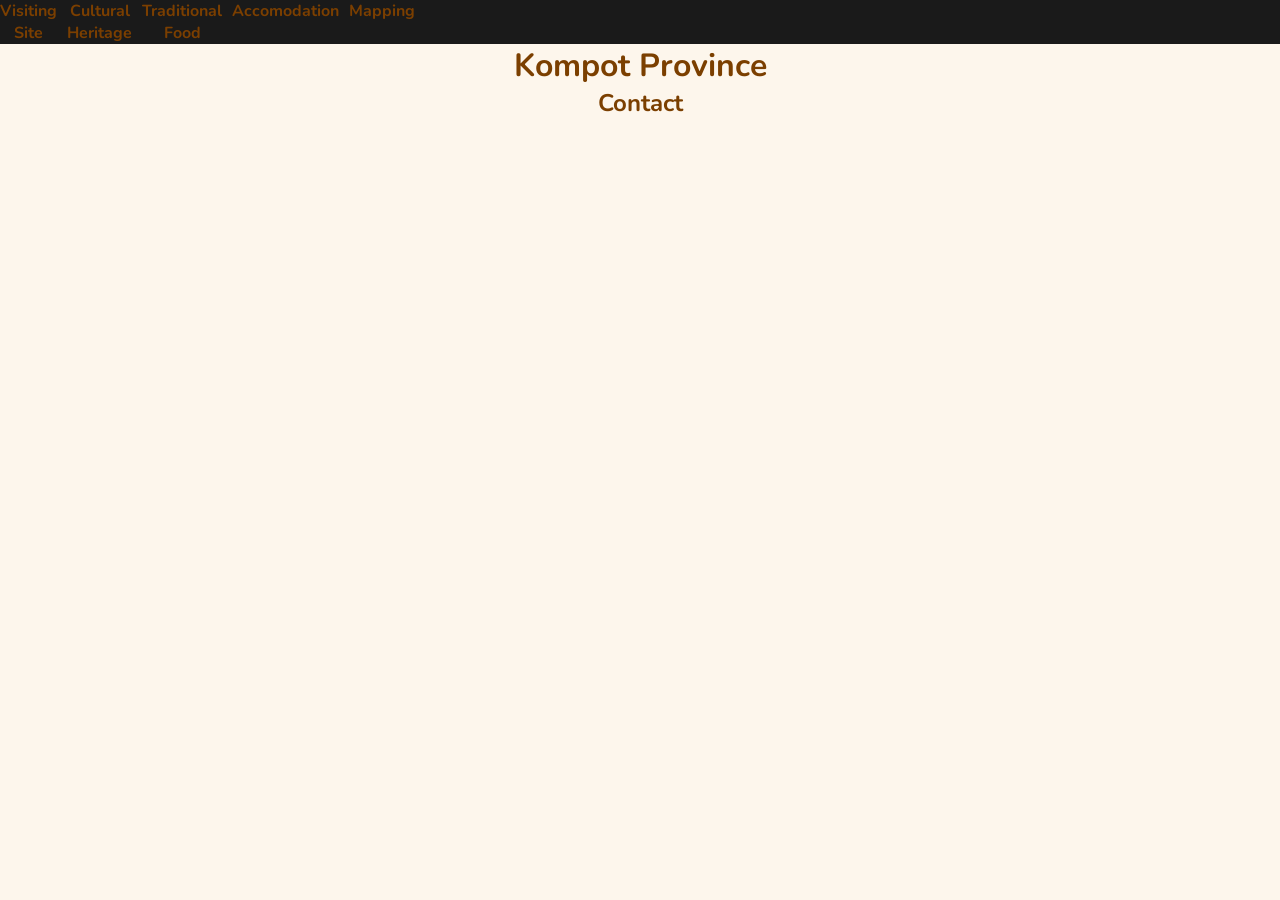
==== kompot.html @ 39ff9ea4 "Add files via upload" ====
<!DOCTYPE html>
<html lang="en">
<head>
    <meta charset="UTF-8">
    <meta name="viewport" content="width=device-width, initial-scale=1.0">
    <title>Kompot Province Page</title>
    <link href="https://fonts.googleapis.com/css2?family=Playfair+Display:wght@600;700&family=Nunito:wght@400;600;700&display=swap" rel="stylesheet">
    <link rel="stylesheet" href="style.css">
</head>
<body>
    <header class="collective-head">
        <nav>
            <ul class="nav-list">
                <li>Visiting Site</li>
                <li>Cultural Heritage</li>
                <li>Traditional Food</li>
                <li>Accomodation</li>
                <li>Mapping</li>
            </ul>
        </nav>
        <h1 class="collective-head">Kompot Province</h1>
    </header>

    <footer id="contact">
        <h2 class="collective-head">Contact</h2>
    </footer>
    

    <script src="script.js"></script>
</body>
</html>
---- style.css ----
:root {
    --color-primary:    #C8860A;   /* golden temple gold */
    --color-secondary:  #7B3F00;   /* deep brown (like Angkor stone) */
    --color-accent:     #2E7D32;   /* jungle green */
    --color-bg:         #FDF6EC;   /* warm cream background */
    --color-nav-bg:     #1A1A1A;   /* dark navbar */
    --color-text:       #2C2C2C;   /* dark gray text */
    --color-white:      #FFFFFF;
    --color-footer-bg:  #111111;   /* near black footer */
}

* {
    margin: 0;
    padding: 0;
    box-sizing: border-box;
}

body {
    margin: 0;
    background-color: var(--color-bg);
    color: var(--color-text);
}

.collective-head {
    font-family: 'Nunito', sans-serif;
    text-align: center;
    color: var(--color-secondary);
    font-weight: bold;
    width: 100%;
}

/* ✅ Only the MAIN nav gets flex row styling */
.nav-list {
    display: flex;
    flex-direction: row;
    gap: 10px;
    list-style: none;
    background-color: var(--color-nav-bg);
    padding: 0;
}

.nav-list li {
    flex: 0;                        /* don't stretch */
    background-color: var(--color-nav-bg);
    padding: 0;
    border-radius: 0;
}

.nav-list li a {
    color: var(--color-white);
    font-weight: 600;
    padding: 8px 16px;
    border-radius: 4px;
    display: block;
    transition: background-color 0.2s;
}

.nav-list li a:hover {
    background-color: var(--color-primary);
}

/* ✅ Province links — plain vertical list, no brown boxes */
.province-list {
    list-style: none;
    display: flex;
    flex-direction: column;
    gap: 8px;
    padding: 0;
}

.province-list li a {
    color: var(--color-whute);
    font-weight: 700;
    font-size: 1.1rem;
    text-decoration: underline;
}
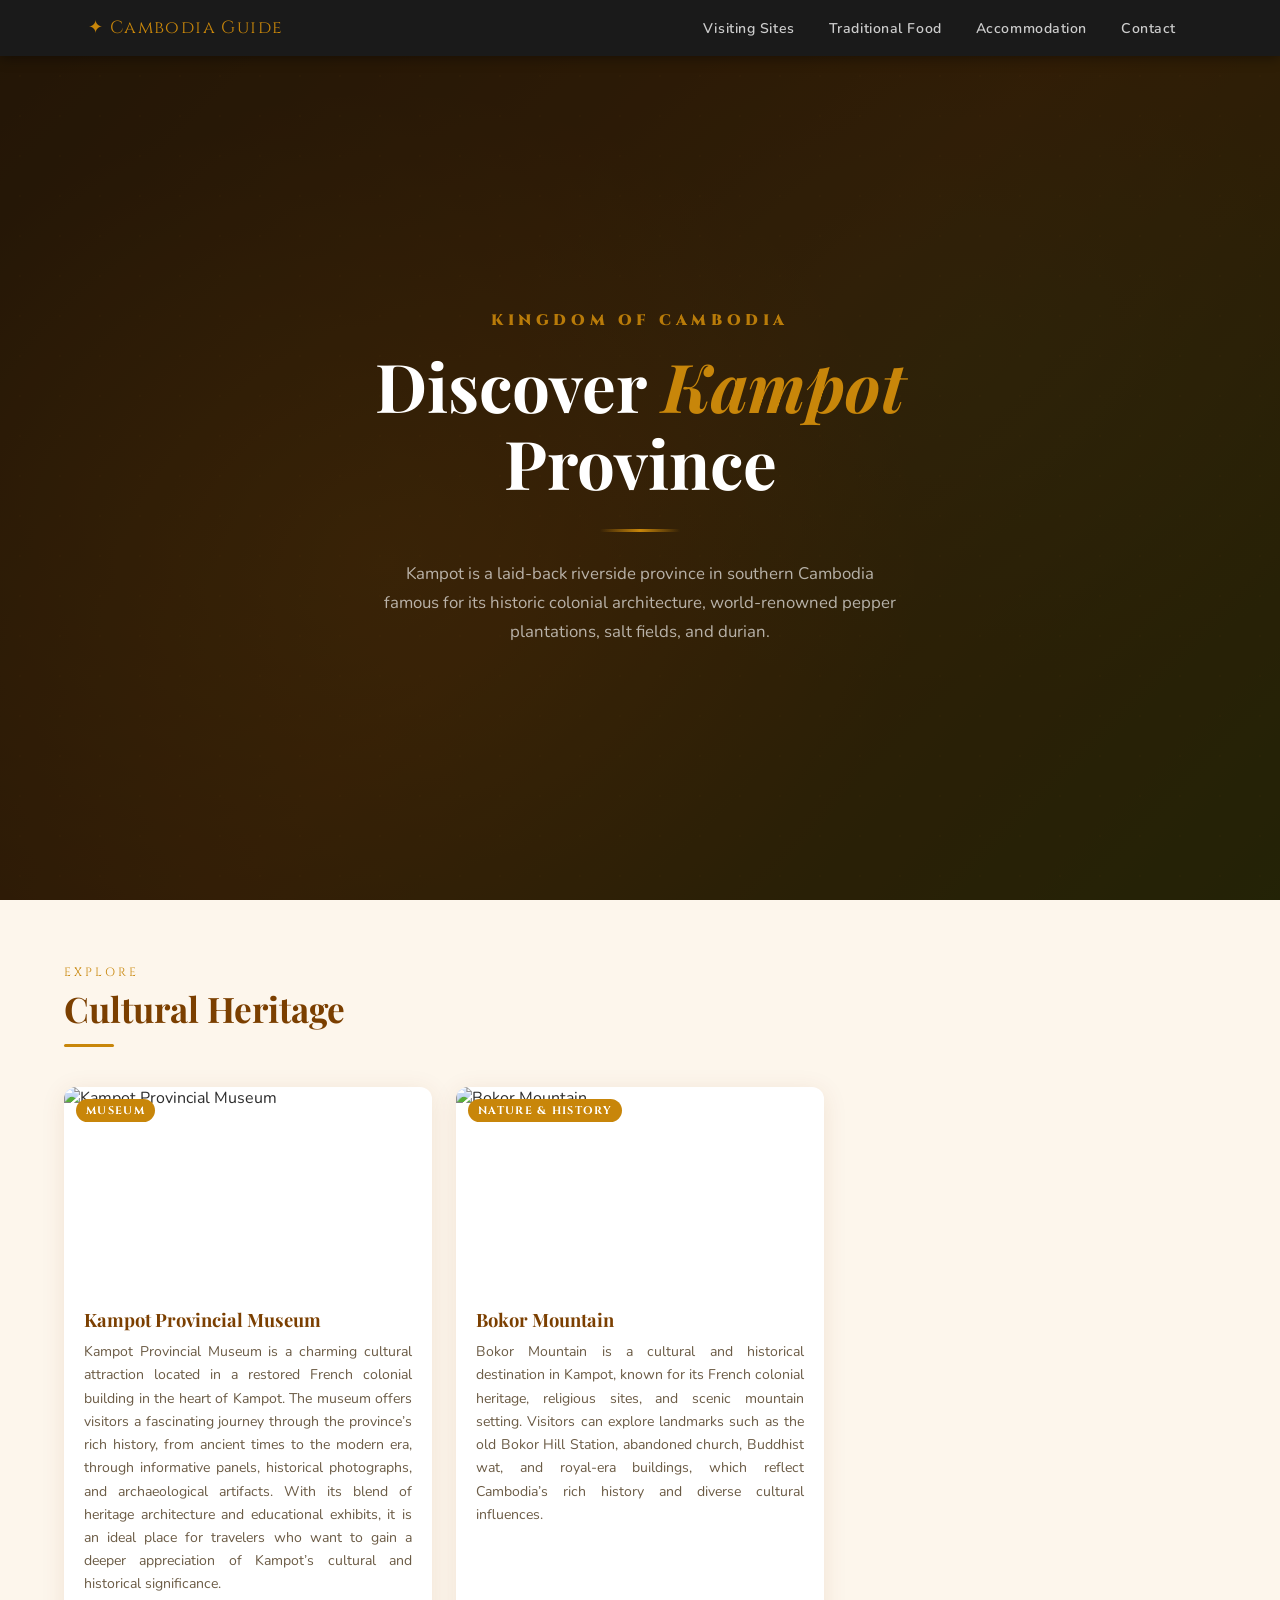
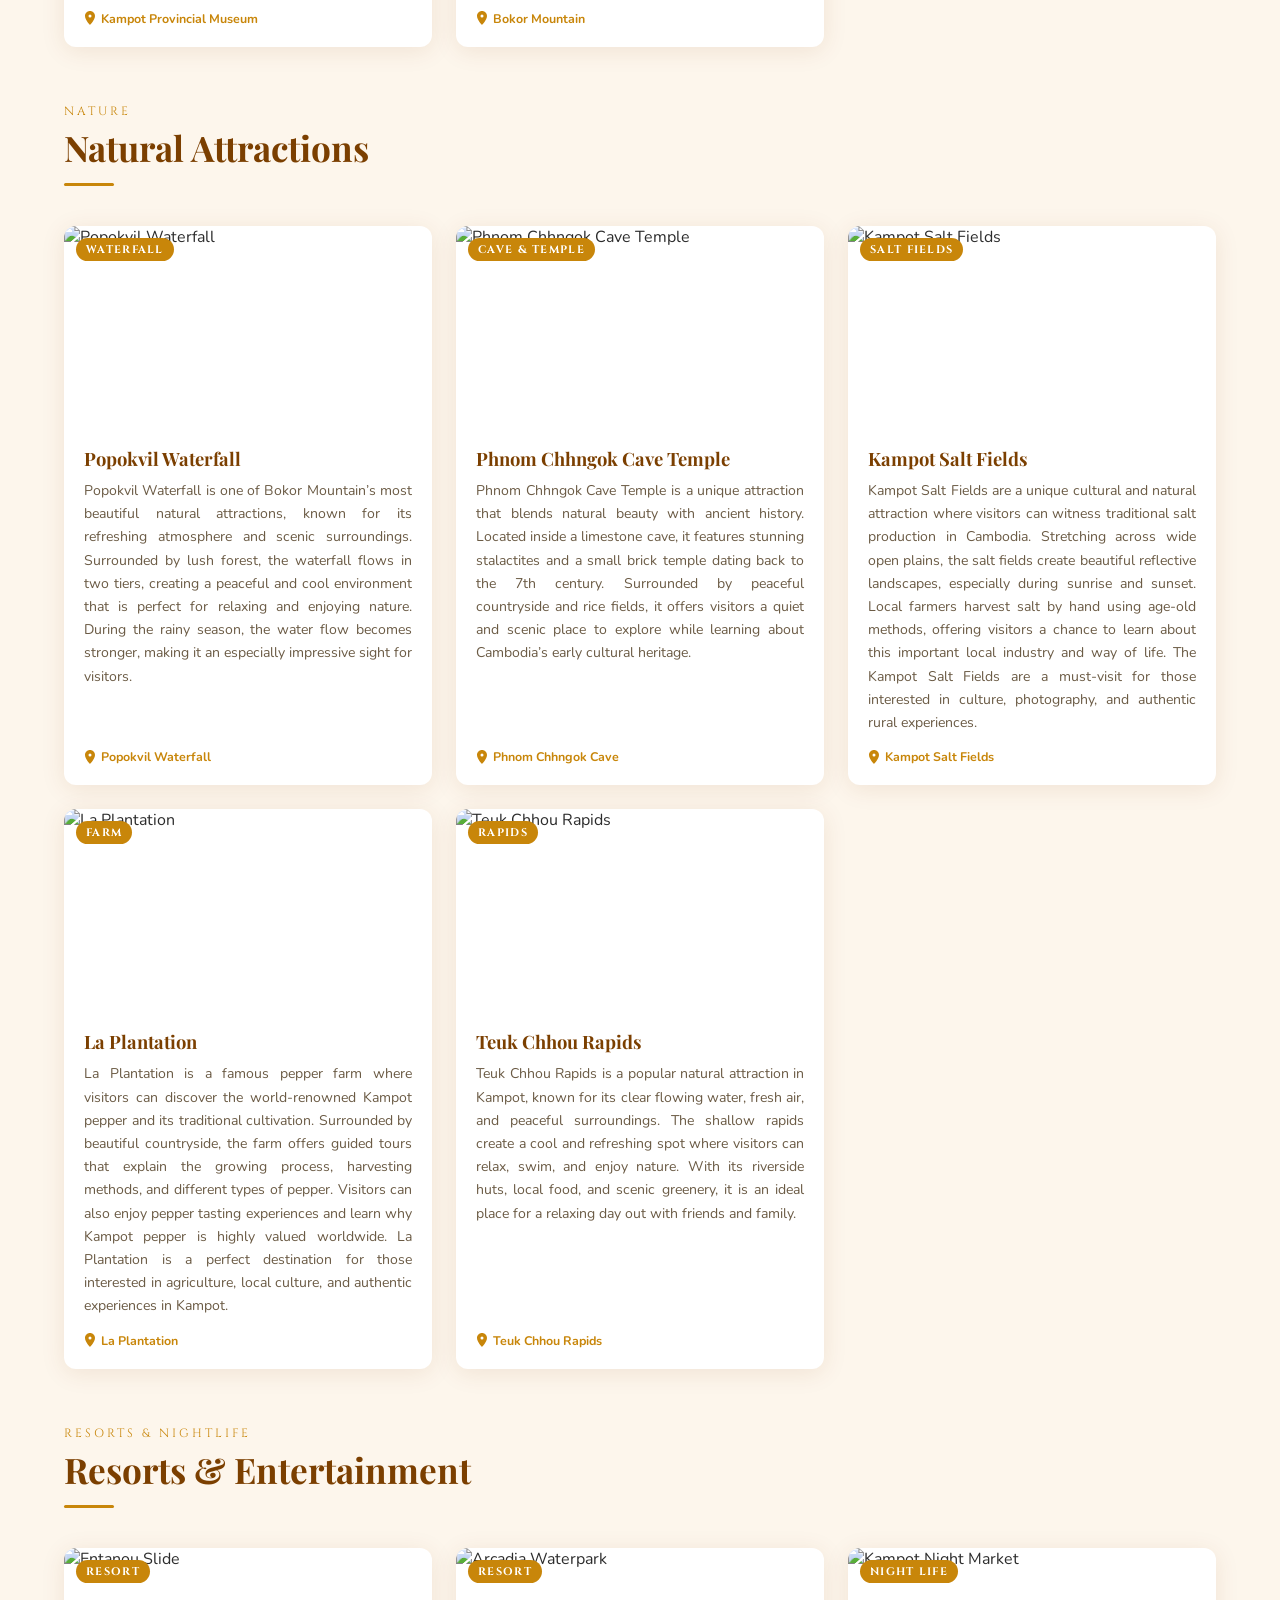
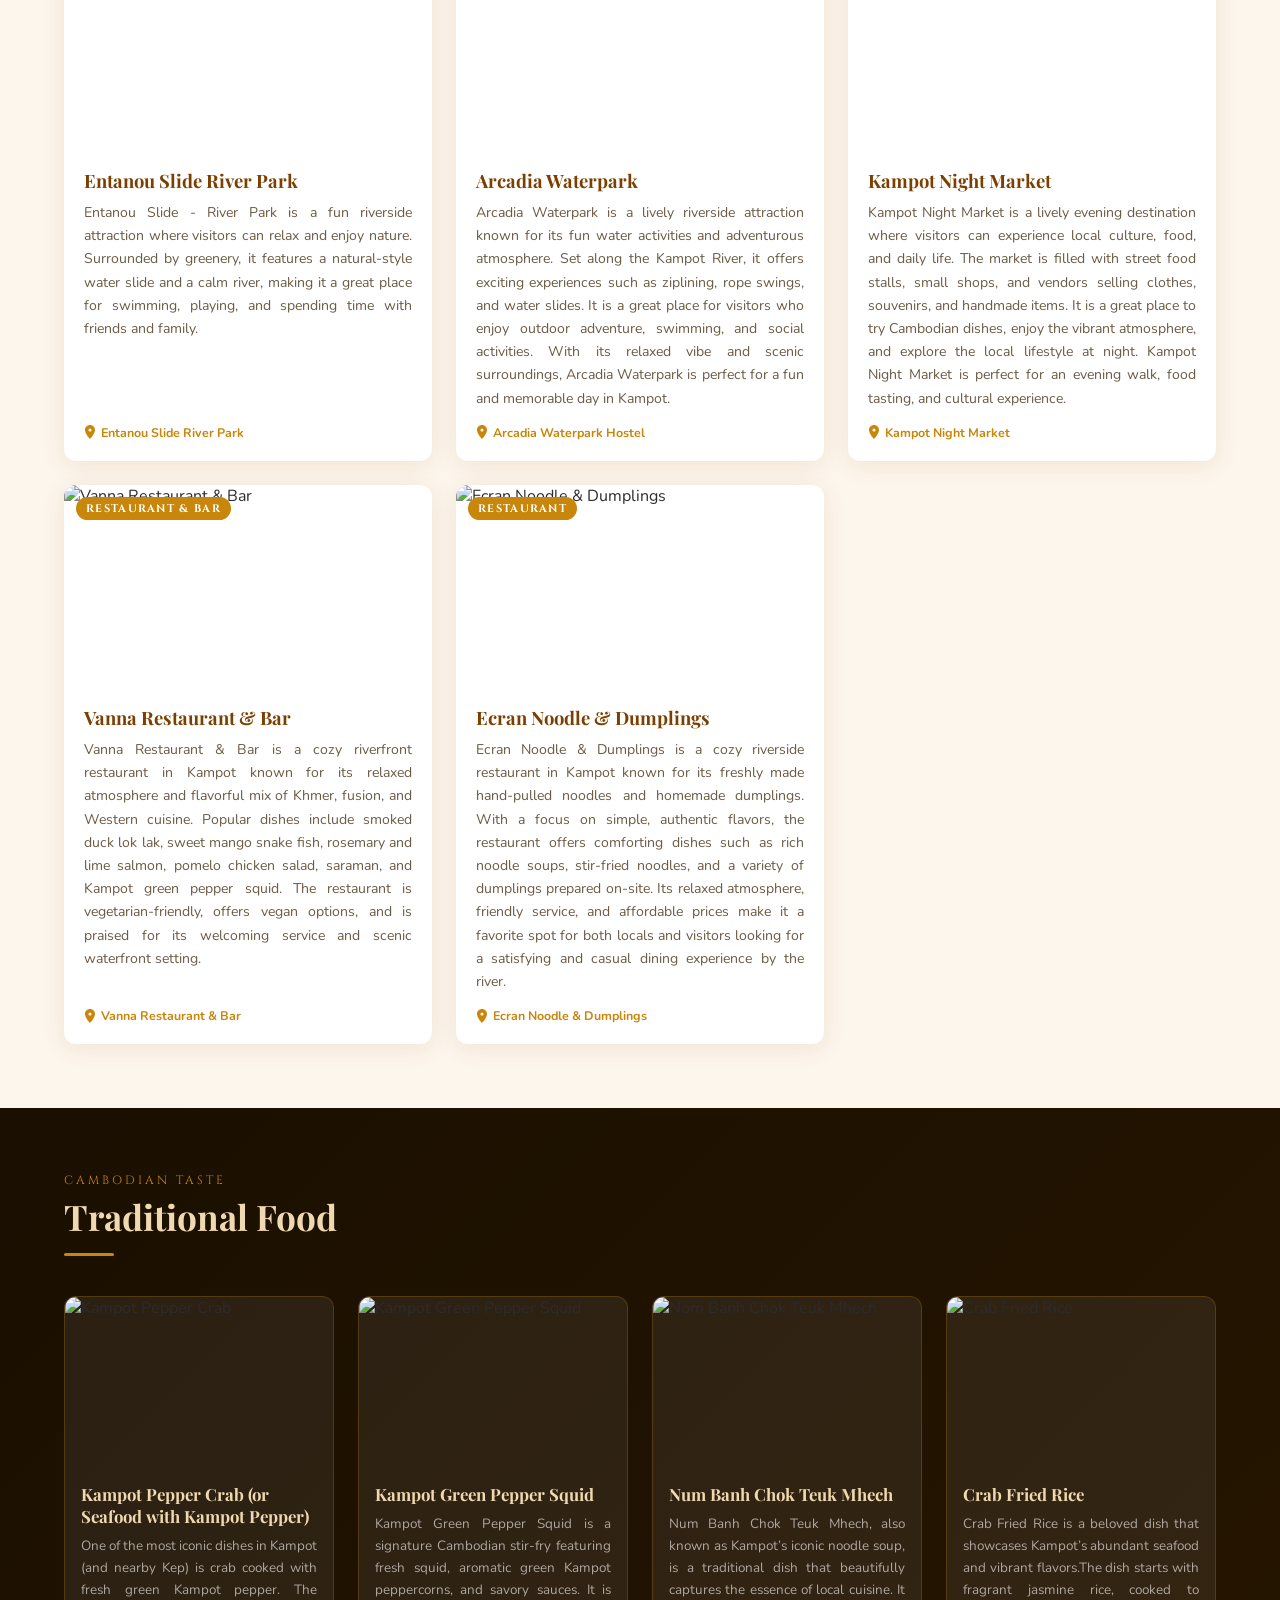
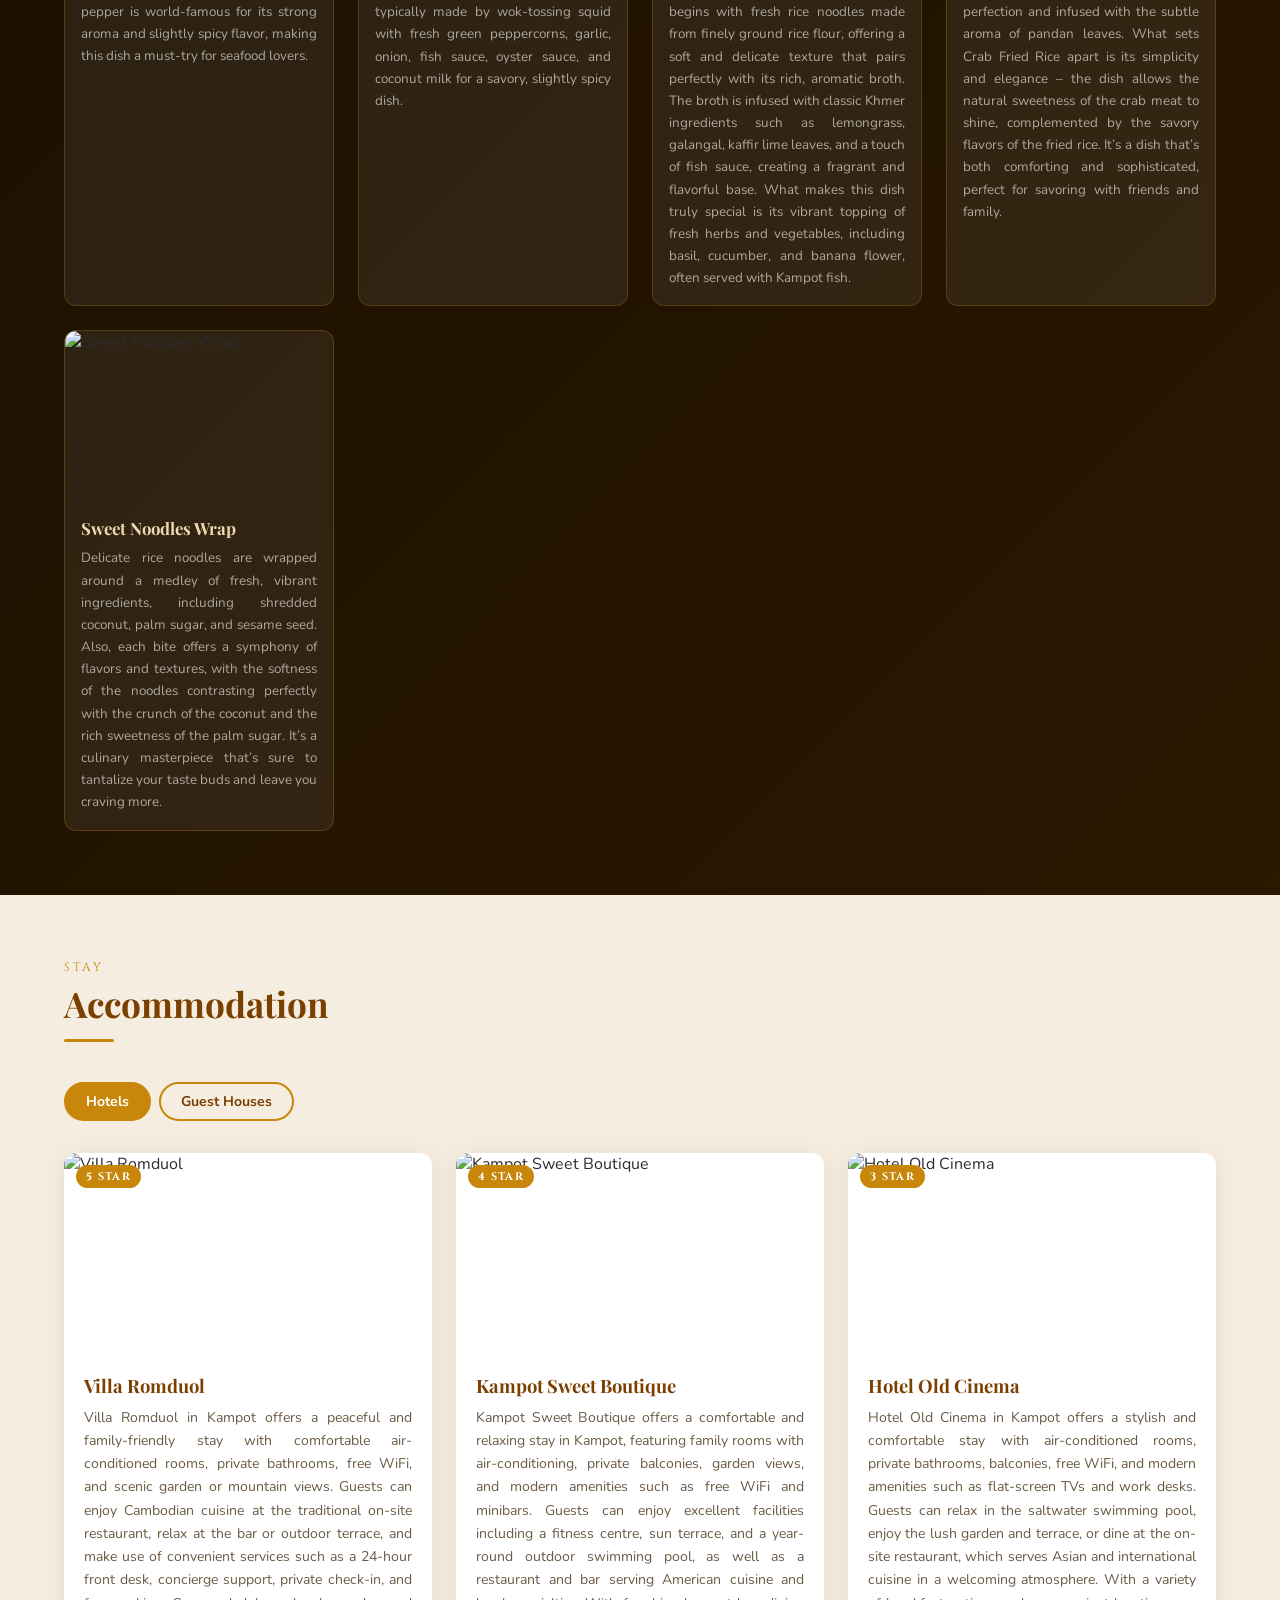
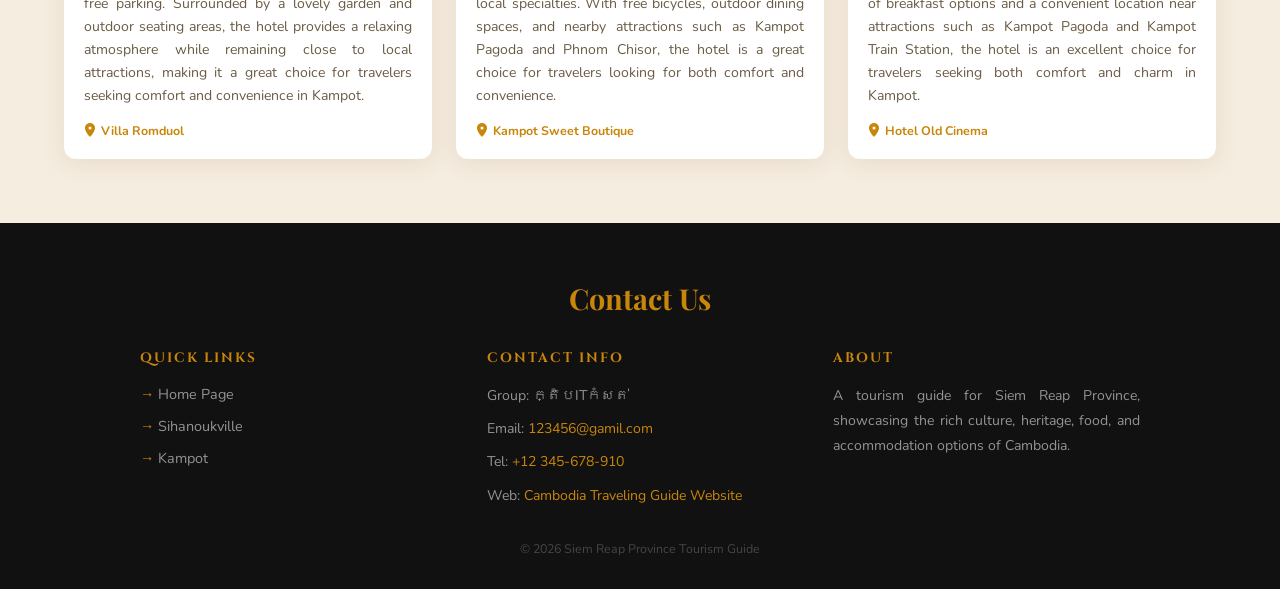
==== commit a2c6bd25: "Update kompot.html" ====
--- a/kompot.html
+++ b/kompot.html
@@ -3,29 +3,513 @@
 <head>
     <meta charset="UTF-8">
     <meta name="viewport" content="width=device-width, initial-scale=1.0">
-    <title>Kompot Province Page</title>
-    <link href="https://fonts.googleapis.com/css2?family=Playfair+Display:wght@600;700&family=Nunito:wght@400;600;700&display=swap" rel="stylesheet">
+    <title>Siem Reap Province Page</title>
+    <link rel="icon" href="data:image/svg+xml,<svg xmlns='http://www.w3.org/2000/svg' viewBox='0 0 100 100'><text y='.9em' font-size='90'>🛕</text></svg>">
+    <link href="https://fonts.googleapis.com/css2?family=Cinzel:wght@400;600&family=Playfair+Display:wght@600;700&family=Nunito:wght@400;600;700&display=swap" rel="stylesheet">
     <link rel="stylesheet" href="style.css">
 </head>
 <body>
-    <header class="collective-head">
+    <header>
+          <!-- Nav -->
         <nav>
-            <ul class="nav-list">
-                <li>Visiting Site</li>
-                <li>Cultural Heritage</li>
-                <li>Traditional Food</li>
-                <li>Accomodation</li>
-                <li>Mapping</li>
-            </ul>
+            <div class="nav-inner">
+                <a class="nav-brand" href="index.html">✦ Cambodia Guide</a>
+
+                <!-- mobile only For menu -->
+                <button class="nav-toggle" onclick="toggleNav()" aria-label="Menu">
+                    <span></span>
+                    <span></span>
+                    <span></span>
+                </button>
+
+                <ul class="nav-list" id="navList">
+                    <li><a href="#visiting">Visiting Sites</a></li>
+                    <li><a href="#food">Traditional Food</a></li>
+                    <li><a href="#accommodation">Accommodation</a></li>
+                    <li><a href="#contact">Contact</a></li>
+                </ul>
+            </div>
         </nav>
-        <h1 class="collective-head">Kompot Province</h1>
+
+        <!-- Hero meaning content display oy ke see jit nav -->
+        <div class="hero">
+            <div id="player"
+                data-video-id="OKOUhK8xP7g"
+                data-start="0"
+                data-end="65"
+                data-speed="0.8">
+            </div>
+            <div class="hero-overlay"></div>
+            <div class="hero-content">
+                <p class="hero-eyebrow">Kingdom of Cambodia</p>
+                <h1 class="hero-title">Discover <em>Kampot</em><br>Province</h1>
+                <div class="divider"></div>
+                <p class="hero-sub">Kampot is a laid-back riverside province in southern Cambodia famous for its historic colonial architecture, world-renowned pepper plantations, salt fields, and durian.</p>
+            </div>
+        </div>
     </header>
 
+    <main>
+
+        <!-- Section 1: Visiting sites-->
+        <div class="section-wrap" id="visiting">
+        <section>
+            <div class="section-header reveal">
+                <p class="section-tag">Explore</p>
+                <h2 class="section-title">Cultural Heritage</h2>
+                <div class="section-divider"></div>
+            </div>
+            <div class="cards-grid"> 
+                <!-- Kampot Provincial Museum -->
+                <div class="card reveal">
+                    <div class="card-img-wrap">
+                        <img src="images\kp\Visiting-site\Kampot Provincial Museum.jpg" alt="Kampot Provincial Museum" loading="lazy">
+                        <span class="card-badge">Museum</span>
+                    </div>
+                    <div class="card-body">
+                        <h3 class="card-title">Kampot Provincial Museum</h3>
+                        <p class="card-desc">Kampot Provincial Museum is a charming cultural attraction located in a restored French colonial building in the heart of Kampot. The museum offers visitors a fascinating journey through the province’s rich history, from ancient times to the modern era, through informative panels, historical photographs, and archaeological artifacts. With its blend of heritage architecture and educational exhibits, it is an ideal place for travelers who want to gain a deeper appreciation of Kampot’s cultural and historical significance. </p>
+                        <div class="card-location">
+                            <svg width="12" height="14" viewBox="0 0 12 14" fill="none">
+                                <path d="M6 0C3.24 0 1 2.24 1 5c0 3.75 5 9 5 9s5-5.25 5-9c0-2.76-2.24-5-5-5zm0 6.5A1.5 1.5 0 1 1 6 3.5a1.5 1.5 0 0 1 0 3z" fill="#C8860A"/>
+                            </svg>
+                            <a href="https://maps.app.goo.gl/63g5jVx7sFWRXJ2DA" target="_blank">Kampot Provincial Museum</a>
+                        </div>
+                    </div>
+                </div>
+
+                <!-- Bokor Mountain -->
+                <div class="card reveal">
+                    <div class="card-img-wrap">
+                        <img src="images\kp\Visiting-site\Bokor Mountain.jpg" alt="Bokor Mountain" loading="lazy">
+                        <span class="card-badge">Nature & History</span>
+                    </div>
+                    <div class="card-body">
+                        <h3 class="card-title">Bokor Mountain</h3>
+                        <p class="card-desc">Bokor Mountain is a cultural and historical destination in Kampot, known for its French colonial heritage, religious sites, and scenic mountain setting. Visitors can explore landmarks such as the old Bokor Hill Station, abandoned church, Buddhist wat, and royal-era buildings, which reflect Cambodia’s rich history and diverse cultural influences.</p>
+                        <div class="card-location">
+                            <svg width="12" height="14" viewBox="0 0 12 14" fill="none">
+                                <path d="M6 0C3.24 0 1 2.24 1 5c0 3.75 5 9 5 9s5-5.25 5-9c0-2.76-2.24-5-5-5zm0 6.5A1.5 1.5 0 1 1 6 3.5a1.5 1.5 0 0 1 0 3z" fill="#C8860A"/>
+                            </svg>
+                            <a href="https://maps.app.goo.gl/ZJAESwgV4rDo6wtV6" target="_blank">Bokor Mountain</a>
+                        </div>
+                    </div>
+                </div>
+                
+            </div>
+
+            <!-- Nature -->
+            <div class="section-header reveal" style="margin-top:56px;">
+                <p class="section-tag">Nature</p>
+                <h2 class="section-title">Natural Attractions</h2>
+                <div class="section-divider"></div>
+            </div>
+            <div class="cards-grid">
+        
+                <div class="card reveal">
+                    <div class="card-img-wrap">
+                        <img src="images\kp\Visiting-site\Popokvil Waterfall.jpg" alt="Popokvil Waterfall" loading="lazy">
+                        <span class="card-badge">Waterfall</span>
+                    </div>
+                    <div class="card-body">
+                        <h3 class="card-title">Popokvil Waterfall</h3>
+                        <p class="card-desc">Popokvil Waterfall is one of Bokor Mountain’s most beautiful natural attractions, known for its refreshing atmosphere and scenic surroundings. Surrounded by lush forest, the waterfall flows in two tiers, creating a peaceful and cool environment that is perfect for relaxing and enjoying nature. During the rainy season, the water flow becomes stronger, making it an especially impressive sight for visitors. </p>
+                        <div class="card-location">
+                            <svg width="12" height="14" viewBox="0 0 12 14" fill="none">
+                                <path d="M6 0C3.24 0 1 2.24 1 5c0 3.75 5 9 5 9s5-5.25 5-9c0-2.76-2.24-5-5-5zm0 6.5A1.5 1.5 0 1 1 6 3.5a1.5 1.5 0 0 1 0 3z" fill="#C8860A"/>
+                            </svg>
+                            <a href="https://maps.app.goo.gl/PhJjW7KwWEHxPNn76" target="_blank">Popokvil Waterfall</a>
+                        </div>
+                    </div>
+                </div>
+        
+                <div class="card reveal">
+                    <div class="card-img-wrap">
+                        <img src="images\kp\Visiting-site\Phnom Chhngok Cave.jpg" alt="Phnom Chhngok Cave Temple" loading="lazy">
+                        <span class="card-badge">Cave & Temple</span>
+                    </div>
+                    <div class="card-body">
+                        <h3 class="card-title">Phnom Chhngok Cave Temple</h3>
+                        <p class="card-desc">Phnom Chhngok Cave Temple is a unique attraction that blends natural beauty with ancient history. Located inside a limestone cave, it features stunning stalactites and a small brick temple dating back to the 7th century. Surrounded by peaceful countryside and rice fields, it offers visitors a quiet and scenic place to explore while learning about Cambodia’s early cultural heritage. </p>
+                        <div class="card-location">
+                             <svg width="12" height="14" viewBox="0 0 12 14" fill="none">
+                                <path d="M6 0C3.24 0 1 2.24 1 5c0 3.75 5 9 5 9s5-5.25 5-9c0-2.76-2.24-5-5-5zm0 6.5A1.5 1.5 0 1 1 6 3.5a1.5 1.5 0 0 1 0 3z" fill="#C8860A"/>
+                            </svg>
+                            <a href="https://maps.app.goo.gl/vx8DL4ztrK5y8w9s5" target="_blank">Phnom Chhngok Cave</a>
+                        </div>
+                    </div>
+                </div>
+
+                <div class="card reveal">
+                    <div class="card-img-wrap">
+                        <img src="images\kp\Visiting-site\Kampot Salt Fields.jpg" alt="Kampot Salt Fields" loading="lazy">
+                        <span class="card-badge">Salt Fields</span>
+                    </div>
+                    <div class="card-body">
+                        <h3 class="card-title">Kampot Salt Fields</h3>
+                        <p class="card-desc">Kampot Salt Fields are a unique cultural and natural attraction where visitors can witness traditional salt production in Cambodia. Stretching across wide open plains, the salt fields create beautiful reflective landscapes, especially during sunrise and sunset. Local farmers harvest salt by hand using age-old methods, offering visitors a chance to learn about this important local industry and way of life. The Kampot Salt Fields are a must-visit for those interested in culture, photography, and authentic rural experiences. </p>
+                        <div class="card-location">
+                            <svg width="12" height="14" viewBox="0 0 12 14" fill="none">
+                                <path d="M6 0C3.24 0 1 2.24 1 5c0 3.75 5 9 5 9s5-5.25 5-9c0-2.76-2.24-5-5-5zm0 6.5A1.5 1.5 0 1 1 6 3.5a1.5 1.5 0 0 1 0 3z" fill="#C8860A"/>
+                            </svg>
+                            <a href="https://maps.app.goo.gl/FQ8rLmQY2qTGXNVn7" target="_blank">Kampot Salt Fields</a>
+                        </div>
+                    </div>
+                </div>
+
+                <div class="card reveal">
+                    <div class="card-img-wrap">
+                        <img src="images\kp\Visiting-site\La Plantation.jpg" alt="La Plantation" loading="lazy">
+                        <span class="card-badge">Farm</span>
+                    </div>
+                    <div class="card-body">
+                        <h3 class="card-title">La Plantation</h3>
+                        <p class="card-desc">La Plantation is a famous pepper farm where visitors can discover the world-renowned Kampot pepper and its traditional cultivation. Surrounded by beautiful countryside, the farm offers guided tours that explain the growing process, harvesting methods, and different types of pepper. Visitors can also enjoy pepper tasting experiences and learn why Kampot pepper is highly valued worldwide. La Plantation is a perfect destination for those interested in agriculture, local culture, and authentic experiences in Kampot. </p>
+                        <div class="card-location">
+                            <svg width="12" height="14" viewBox="0 0 12 14" fill="none">
+                                <path d="M6 0C3.24 0 1 2.24 1 5c0 3.75 5 9 5 9s5-5.25 5-9c0-2.76-2.24-5-5-5zm0 6.5A1.5 1.5 0 1 1 6 3.5a1.5 1.5 0 0 1 0 3z" fill="#C8860A"/>
+                            </svg>
+                            <a href="https://maps.app.goo.gl/enhNYVEXsnHqhovr9" target="_blank">La Plantation</a>
+                        </div>
+                    </div>
+                </div>
+
+                <div class="card reveal">
+                    <div class="card-img-wrap">
+                        <img src="images\kp\Visiting-site\Teuk Chhou Rapids.jpg" alt="Teuk Chhou Rapids" loading="lazy">
+                        <span class="card-badge">Rapids</span>
+                    </div>
+                    <div class="card-body">
+                        <h3 class="card-title">Teuk Chhou Rapids</h3>
+                        <p class="card-desc">Teuk Chhou Rapids is a popular natural attraction in Kampot, known for its clear flowing water, fresh air, and peaceful surroundings. The shallow rapids create a cool and refreshing spot where visitors can relax, swim, and enjoy nature. With its riverside huts, local food, and scenic greenery, it is an ideal place for a relaxing day out with friends and family. </p>
+                        <div class="card-location">
+                            <svg width="12" height="14" viewBox="0 0 12 14" fill="none">
+                                <path d="M6 0C3.24 0 1 2.24 1 5c0 3.75 5 9 5 9s5-5.25 5-9c0-2.76-2.24-5-5-5zm0 6.5A1.5 1.5 0 1 1 6 3.5a1.5 1.5 0 0 1 0 3z" fill="#C8860A"/>
+                            </svg>
+                            <a href="https://maps.app.goo.gl/XJcJkRba8MReveqx9" target="_blank">Teuk Chhou Rapids</a>
+                        </div>
+                    </div>
+                </div>
+
+
+            </div>
+            <!-- Resort -->
+             <div class="section-header reveal" style="margin-top:56px;">
+                <p class="section-tag">Resorts & Nightlife</p>
+                <h2 class="section-title">Resorts & Entertainment</h2>
+                <div class="section-divider"></div>
+            </div>
+            <div class="cards-grid">
+        
+                <div class="card reveal">
+                    <div class="card-img-wrap">
+                        <img src="images\kp\Visiting-site\Entanou Slide - River Park.jpg" alt="Entanou Slide" loading="lazy">
+                        <span class="card-badge">Resort</span>
+                    </div>
+                    <div class="card-body">
+                        <h3 class="card-title">Entanou Slide River Park</h3>
+                        <p class="card-desc">Entanou Slide - River Park is a fun riverside attraction where visitors can relax and enjoy nature. Surrounded by greenery, it features a natural-style water slide and a calm river, making it a great place for swimming, playing, and spending time with friends and family. </p>
+                        <div class="card-location">
+                            <svg width="12" height="14" viewBox="0 0 12 14" fill="none">
+                                <path d="M6 0C3.24 0 1 2.24 1 5c0 3.75 5 9 5 9s5-5.25 5-9c0-2.76-2.24-5-5-5zm0 6.5A1.5 1.5 0 1 1 6 3.5a1.5 1.5 0 0 1 0 3z" fill="#C8860A"/>
+                            </svg>
+                            <a href="https://maps.app.goo.gl/JmQVnTQqKurstZUz7" target="_blank">Entanou Slide River Park</a>
+                        </div>
+                    </div>
+                </div>
+        
+                <div class="card reveal">
+                    <div class="card-img-wrap">
+                        <img src="images\kp\Visiting-site\Arcadia Waterpark.jpg" alt="Arcadia Waterpark" loading="lazy">
+                        <span class="card-badge">Resort</span>
+                    </div>
+                    <div class="card-body">
+                        <h3 class="card-title">Arcadia Waterpark</h3>
+                        <p class="card-desc">Arcadia Waterpark is a lively riverside attraction known for its fun water activities and adventurous atmosphere. Set along the Kampot River, it offers exciting experiences such as ziplining, rope swings, and water slides. It is a great place for visitors who enjoy outdoor adventure, swimming, and social activities. With its relaxed vibe and scenic surroundings, Arcadia Waterpark is perfect for a fun and memorable day in Kampot.</p>
+                        <div class="card-location">
+                             <svg width="12" height="14" viewBox="0 0 12 14" fill="none">
+                                <path d="M6 0C3.24 0 1 2.24 1 5c0 3.75 5 9 5 9s5-5.25 5-9c0-2.76-2.24-5-5-5zm0 6.5A1.5 1.5 0 1 1 6 3.5a1.5 1.5 0 0 1 0 3z" fill="#C8860A"/>
+                            </svg>
+                            <a href="https://maps.app.goo.gl/ecXHgbjuTyxLWQuG6" target="_blank">Arcadia Waterpark Hostel</a>
+                        </div>
+                    </div>
+                </div>
+        
+                <div class="card reveal">
+                    <div class="card-img-wrap">
+                        <img src="images\kp\Visiting-site\Kampot Night Market.jpg" alt="Kampot Night Market" loading="lazy">
+                        <span class="card-badge">Night Life</span>
+                    </div>
+                    <div class="card-body">
+                        <h3 class="card-title">Kampot Night Market</h3>
+                        <p class="card-desc">Kampot Night Market is a lively evening destination where visitors can experience local culture, food, and daily life. The market is filled with street food stalls, small shops, and vendors selling clothes, souvenirs, and handmade items. It is a great place to try Cambodian dishes, enjoy the vibrant atmosphere, and explore the local lifestyle at night. Kampot Night Market is perfect for an evening walk, food tasting, and cultural experience.</p>
+                        <div class="card-location">
+                            <svg width="12" height="14" viewBox="0 0 12 14" fill="none">
+                                <path d="M6 0C3.24 0 1 2.24 1 5c0 3.75 5 9 5 9s5-5.25 5-9c0-2.76-2.24-5-5-5zm0 6.5A1.5 1.5 0 1 1 6 3.5a1.5 1.5 0 0 1 0 3z" fill="#C8860A"/>
+                            </svg>
+                            <a href="https://maps.app.goo.gl/BQrcjpDbVsPYLt749" target="_blank">Kampot Night Market</a>
+                        </div>
+                    </div>
+                </div>
+        
+                <div class="card reveal">
+                    <div class="card-img-wrap">
+                        <img src="images\kp\Visiting-site\vanna-restaurant-bar.jpg" alt="Vanna Restaurant & Bar" loading="lazy">
+                        <span class="card-badge">Restaurant & Bar</span>
+                    </div>
+                    <div class="card-body">
+                        <h3 class="card-title">Vanna Restaurant & Bar</h3>
+                        <p class="card-desc"> Vanna Restaurant & Bar is a cozy riverfront restaurant in Kampot known for its relaxed atmosphere and flavorful mix of Khmer, fusion, and Western cuisine. Popular dishes include smoked duck lok lak, sweet mango snake fish, rosemary and lime salmon, pomelo chicken salad, saraman, and Kampot green pepper squid. The restaurant is vegetarian-friendly, offers vegan options, and is praised for its welcoming service and scenic waterfront setting. </p>
+                        <div class="card-location">
+                            <svg width="12" height="14" viewBox="0 0 12 14" fill="none">
+                                <path d="M6 0C3.24 0 1 2.24 1 5c0 3.75 5 9 5 9s5-5.25 5-9c0-2.76-2.24-5-5-5zm0 6.5A1.5 1.5 0 1 1 6 3.5a1.5 1.5 0 0 1 0 3z" fill="#C8860A"/>
+                            </svg>
+                            <a href="https://maps.app.goo.gl/1u6AkL2Upae9Ewyh8" target="_blank">Vanna Restaurant & Bar</a>
+                        </div>
+                    </div>
+                </div>
+
+                <div class="card reveal">
+                    <div class="card-img-wrap">
+                        <img src="images\kp\Visiting-site\Ecran Noodle & Dumplings.jpg" alt="Ecran Noodle & Dumplings" loading="lazy">
+                        <span class="card-badge">Restaurant</span>
+                    </div>
+                    <div class="card-body">
+                        <h3 class="card-title">Ecran Noodle & Dumplings</h3>
+                        <p class="card-desc">Ecran Noodle & Dumplings is a cozy riverside restaurant in Kampot known for its freshly made hand-pulled noodles and homemade dumplings. With a focus on simple, authentic flavors, the restaurant offers comforting dishes such as rich noodle soups, stir-fried noodles, and a variety of dumplings prepared on-site. Its relaxed atmosphere, friendly service, and affordable prices make it a favorite spot for both locals and visitors looking for a satisfying and casual dining experience by the river.</p>
+                        <div class="card-location">
+                            <svg width="12" height="14" viewBox="0 0 12 14" fill="none">
+                                <path d="M6 0C3.24 0 1 2.24 1 5c0 3.75 5 9 5 9s5-5.25 5-9c0-2.76-2.24-5-5-5zm0 6.5A1.5 1.5 0 1 1 6 3.5a1.5 1.5 0 0 1 0 3z" fill="#C8860A"/>
+                            </svg>
+                            <a href="https://maps.app.goo.gl/bHfNSWzMjvk8gyUC7" target="_blank">Ecran Noodle & Dumplings</a>
+                        </div>
+                    </div>
+                </div>
+            </div>
+        </section>
+    </div>
+
+
+    <!-- Section 2: TRADITIONAL FOOD-->
+        <div class="section-wrap dark-bg" id="food">
+            <section>
+                <div class="section-header reveal">
+                    <p class="section-tag"> Cambodian Taste</p>
+                    <h2 class="section-title">Traditional Food</h2>
+                    <div class="section-divider"></div>
+                </div>
+                <div class="food-grid">
+            
+                    <div class="food-card reveal">
+                        <div class="card-img-wrap">
+                            <img src="images\kp\food\Kampot Pepper Crab.jpg" alt="Kampot Pepper Crab" loading="lazy">
+                        </div>
+                        <div class="card-body">
+                            <h3 class="card-title">Kampot Pepper Crab (or Seafood with Kampot Pepper)</h3>
+                            <p class="card-desc">One of the most iconic dishes in Kampot (and nearby Kep) is crab cooked with fresh green Kampot pepper. The pepper is world-famous for its strong aroma and slightly spicy flavor, making this dish a must-try for seafood lovers.</p>
+                        </div>
+                    </div>
+            
+                    <div class="food-card reveal">
+                        <div class="card-img-wrap">
+                            <img src="images\kp\food\Kampot Green Pepper Squid.jpg" alt="Kampot Green Pepper Squid" loading="lazy">
+                        </div>
+                        <div class="card-body">
+                            <h3 class="card-title">Kampot Green Pepper Squid</h3>
+                            <p class="card-desc">Kampot Green Pepper Squid is a signature Cambodian stir-fry featuring fresh squid, aromatic green Kampot peppercorns, and savory sauces. It is typically made by wok-tossing squid with fresh green peppercorns, garlic, onion, fish sauce, oyster sauce, and coconut milk for a savory, slightly spicy dish. </p>
+                        </div>
+                    </div>
+            
+                    <div class="food-card reveal">
+                        <div class="card-img-wrap">
+                            <img src="images\kp\food\Num Banh Chok Teuk Mhech.jpg" alt="Nom Banh Chok Teuk Mhech" loading="lazy">
+                        </div>
+                        <div class="card-body">
+                            <h3 class="card-title">Num Banh Chok Teuk Mhech</h3>
+                            <p class="card-desc">Num Banh Chok Teuk Mhech, also known as Kampot’s iconic noodle soup, is a traditional dish that beautifully captures the essence of local cuisine. It begins with fresh rice noodles made from finely ground rice flour, offering a soft and delicate texture that pairs perfectly with its rich, aromatic broth. The broth is infused with classic Khmer ingredients such as lemongrass, galangal, kaffir lime leaves, and a touch of fish sauce, creating a fragrant and flavorful base. What makes this dish truly special is its vibrant topping of fresh herbs and vegetables, including basil, cucumber, and banana flower, often served with Kampot fish. </p>
+                        </div>
+                    </div>
+            
+                    <div class="food-card reveal">
+                        <div class="card-img-wrap">
+                            <img src="images\kp\food\Crab Fried Rice.jpg" alt="Crab Fried Rice " loading="lazy">
+                        </div>
+                        <div class="card-body">
+                            <h3 class="card-title">Crab Fried Rice </h3>
+                            <p class="card-desc">Crab Fried Rice is a beloved dish that showcases Kampot’s abundant seafood and vibrant flavors.The dish starts with fragrant jasmine rice, cooked to perfection and infused with the subtle aroma of pandan leaves. What sets Crab Fried Rice apart is its simplicity and elegance – the dish allows the natural sweetness of the crab meat to shine, complemented by the savory flavors of the fried rice. It’s a dish that’s both comforting and sophisticated, perfect for savoring with friends and family.</p>
+                        </div>
+                    </div>
+            
+                    <div class="food-card reveal">
+                        <div class="card-img-wrap">
+                            <img src="images\kp\food\Sweet Noodles Wrap.jpg" alt="Sweet Noodles Wrap" loading="lazy">
+                        </div>
+                        <div class="card-body">
+                            <h3 class="card-title">Sweet Noodles Wrap</h3>
+                            <p class="card-desc">Delicate rice noodles are wrapped around a medley of fresh, vibrant ingredients, including shredded coconut, palm sugar, and sesame seed. Also, each bite offers a symphony of flavors and textures, with the softness of the noodles contrasting perfectly with the crunch of the coconut and the rich sweetness of the palm sugar. It’s a culinary masterpiece that’s sure to tantalize your taste buds and leave you craving more.</p>
+                        </div>
+                    </div>
+                </div>
+            </section>
+        </div>
+
+        <!-- Section 3: ACCOMMODATION-->
+
+        <div class="section-wrap alt-bg" id="accommodation">
+            <section>
+                <div class="section-header reveal">
+                    <p class="section-tag">Stay</p>
+                    <h2 class="section-title">Accommodation</h2>
+                    <div class="section-divider"></div>
+                </div>
+            
+                <div class="tabs reveal">
+                    <button class="tab-btn active" onclick="showTab('hotels')">Hotels</button>
+                    <button class="tab-btn" onclick="showTab('guesthouses')">Guest Houses</button>
+                </div>
+            
+                <!-- Hotels -->
+                <div class="tab-panel cards-grid active" id="tab-hotels">
+            
+                    <div class="card">
+                        <div class="card-img-wrap">
+                            <img src="images\kp\Accomodation\Villa Romduol.jpg" alt="Villa Romduol" loading="lazy">
+                            <span class="card-badge">5 Star</span>
+                        </div>
+                        <div class="card-body">
+                            <h3 class="card-title">Villa Romduol</h3>
+                            <p class="card-desc">Villa Romduol in Kampot offers a peaceful and family-friendly stay with comfortable air-conditioned rooms, private bathrooms, free WiFi, and scenic garden or mountain views. Guests can enjoy Cambodian cuisine at the traditional on-site restaurant, relax at the bar or outdoor terrace, and make use of convenient services such as a 24-hour front desk, concierge support, private check-in, and free parking. Surrounded by a lovely garden and outdoor seating areas, the hotel provides a relaxing atmosphere while remaining close to local attractions, making it a great choice for travelers seeking comfort and convenience in Kampot.</p>
+                            <div class="card-location">
+                                <svg width="12" height="14" viewBox="0 0 12 14" fill="none">
+                                <path d="M6 0C3.24 0 1 2.24 1 5c0 3.75 5 9 5 9s5-5.25 5-9c0-2.76-2.24-5-5-5zm0 6.5A1.5 1.5 0 1 1 6 3.5a1.5 1.5 0 0 1 0 3z" fill="#C8860A"/>
+                                </svg>
+                            <a href="https://maps.app.goo.gl/GPZqmKydATKG2qd1A" target="_blank">Villa Romduol</a>
+                            </div>
+                        </div>
+                    </div>
+            
+                    <div class="card">
+                        <div class="card-img-wrap">
+                            <img src="images\kp\Accomodation\Kampot Sweet Boutique.jpg" alt="Kampot Sweet Boutique" loading="lazy">
+                            <span class="card-badge">4 Star</span>
+                        </div>
+                        <div class="card-body">
+                            <h3 class="card-title">Kampot Sweet Boutique</h3>
+                            <p class="card-desc">Kampot Sweet Boutique offers a comfortable and relaxing stay in Kampot, featuring family rooms with air-conditioning, private balconies, garden views, and modern amenities such as free WiFi and minibars. Guests can enjoy excellent facilities including a fitness centre, sun terrace, and a year-round outdoor swimming pool, as well as a restaurant and bar serving American cuisine and local specialties. With free bicycles, outdoor dining spaces, and nearby attractions such as Kampot Pagoda and Phnom Chisor, the hotel is a great choice for travelers looking for both comfort and convenience.</p>
+                            <div class="card-location">
+                                <svg width="12" height="14" viewBox="0 0 12 14" fill="none">
+                                <path d="M6 0C3.24 0 1 2.24 1 5c0 3.75 5 9 5 9s5-5.25 5-9c0-2.76-2.24-5-5-5zm0 6.5A1.5 1.5 0 1 1 6 3.5a1.5 1.5 0 0 1 0 3z" fill="#C8860A"/>
+                                </svg>
+                                <a href="https://maps.app.goo.gl/BHTzUc5bKi45CTV16" target="_blank">Kampot Sweet Boutique</a>
+                            </div>
+                        </div>
+                    </div>
+            
+                    <div class="card">
+                        <div class="card-img-wrap">
+                            <img src="images\kp\Accomodation\Hotel Old Cinema.jpg" alt="Hotel Old Cinema" loading="lazy">
+                            <span class="card-badge">3 Star</span>
+                        </div>
+                        <div class="card-body">
+                            <h3 class="card-title">Hotel Old Cinema</h3>
+                            <p class="card-desc">Hotel Old Cinema in Kampot offers a stylish and comfortable stay with air-conditioned rooms, private bathrooms, balconies, free WiFi, and modern amenities such as flat-screen TVs and work desks. Guests can relax in the saltwater swimming pool, enjoy the lush garden and terrace, or dine at the on-site restaurant, which serves Asian and international cuisine in a welcoming atmosphere. With a variety of breakfast options and a convenient location near attractions such as Kampot Pagoda and Kampot Train Station, the hotel is an excellent choice for travelers seeking both comfort and charm in Kampot.</p>
+                            <div class="card-location">
+                                <svg width="12" height="14" viewBox="0 0 12 14" fill="none">
+                                <path d="M6 0C3.24 0 1 2.24 1 5c0 3.75 5 9 5 9s5-5.25 5-9c0-2.76-2.24-5-5-5zm0 6.5A1.5 1.5 0 1 1 6 3.5a1.5 1.5 0 0 1 0 3z" fill="#C8860A"/>
+                                </svg>
+                                <a href="https://maps.app.goo.gl/C1dFAHKjgW3Uw8wQ8" target="_blank">Hotel Old Cinema</a>
+                            </div>
+                        </div>
+                    </div>
+            
+                </div>
+            
+                <!-- Guest Houses -->
+                <div class="tab-panel cards-grid" id="tab-guesthouses">
+            
+                    <div class="card">
+                        <div class="card-img-wrap">
+                            <img src="images\kp\Accomodation\Coconut Lodge.jpg" alt="Coconut Lodge" loading="lazy">
+                            <span class="card-badge">Guest House</span>
+                        </div>
+                        <div class="card-body">
+                            <h3 class="card-title">Coconut Lodge</h3>
+                            <p class="card-desc">Coconut Lodge in Kampot offers a comfortable and relaxing stay with family rooms featuring air-conditioning, private bathrooms, garden views, and free WiFi. Guests can enjoy a peaceful atmosphere with excellent facilities such as free bicycles, a garden, terrace, outdoor dining area, and in-room amenities like a kitchenette and streaming services. The guest house also serves a delicious breakfast with continental, à la carte, and vegetarian options, including local specialties and warm dishes. Conveniently located near attractions such as Kampot Pagoda and Kampot Train Station, Coconut Lodge is a great choice for travelers looking for comfort, convenience, and a cozy experience in Kampot.</p>
+                            <div class="card-location">
+                                <svg width="12" height="14" viewBox="0 0 12 14" fill="none">
+                                <path d="M6 0C3.24 0 1 2.24 1 5c0 3.75 5 9 5 9s5-5.25 5-9c0-2.76-2.24-5-5-5zm0 6.5A1.5 1.5 0 1 1 6 3.5a1.5 1.5 0 0 1 0 3z" fill="#C8860A"/>
+                                </svg>
+                                <a href="https://maps.app.goo.gl/dMnRWDxfPAqoXq6k8" target="_blank">Coconut Lodge</a>
+                            </div>
+                        </div>
+                    </div>
+            
+                    <div class="card">
+                        <div class="card-img-wrap">
+                            <img src="images\kp\Accomodation\Onederz Kampot.jpg" alt="Onederz Kampot" loading="lazy">
+                            <span class="card-badge">Guest House</span>
+                        </div>
+                        <div class="card-body">
+                            <h3 class="card-title">Onederz Kampot</h3>
+                            <p class="card-desc">Onederz Kampot offers a comfortable and modern stay in Kampot, featuring well-equipped rooms with air-conditioning, private or shared bathroom options, balconies, and useful amenities such as TVs, refrigerators, and electric kettles. Guests can enjoy excellent facilities including an infinity swimming pool, sun terrace, garden, restaurant, bar, and free WiFi, creating a relaxing atmosphere for both leisure and socializing. The on-site restaurant serves American and Cambodian cuisine, while the attentive staff, daily housekeeping, and free private parking add extra convenience. Located near attractions such as Kampot Pagoda, Kampot Train Station, and Teuk Chhou Rapids, Onederz Kampot is a great choice for travelers seeking comfort, cleanliness, and easy access to local highlights.</p>
+                            <div class="card-location">
+                                <svg width="12" height="14" viewBox="0 0 12 14" fill="none">
+                                <path d="M6 0C3.24 0 1 2.24 1 5c0 3.75 5 9 5 9s5-5.25 5-9c0-2.76-2.24-5-5-5zm0 6.5A1.5 1.5 0 1 1 6 3.5a1.5 1.5 0 0 1 0 3z" fill="#C8860A"/>
+                                </svg>
+                                <a href="https://maps.app.goo.gl/menfEghqZzauhAyn9" target="_blank">Onederz Kampot</a>
+                            </div>
+                        </div>
+                    </div>
+            
+                </div>
+        
+            
+            </section>
+            </div>
+    </main>
+
+    <!-- FOOTER -->
     <footer id="contact">
-        <h2 class="collective-head">Contact</h2>
-    </footer>
-    
+        <h2>Contact Us</h2>
+        <div class="footer-divider"></div>
+            <div class="footer-grid">
+                <!-- Quick Links -->
+                <div class="footer-col">
+                    <h3 class="footer-col-title">Quick Links</h3>
+                    <ul class="footer-links">
+                        <li><a href="index.html">Home Page</a></li>
+                        <li><a href="sihanoukville.html">Sihanoukville</a></li>
+                        <li><a href="kompot.html">Kampot</a></li>
+                    </ul>
+                </div>
+
+                <!-- Contact Info -->
+                <div class="footer-col">
+                    <h3 class="footer-col-title">Contact Info</h3>
+                    <p>Group: ក្តិបITកំសត់ </p>
+                    <p style="margin-top:8px;">
+                        Email: <a href="123456@gamil.com">123456@gamil.com</a>
+                    </p>
+                    <p style="margin-top:8px;">
+                        Tel: <a href="+12 345-678-910">+12 345-678-910</a>
+                    </p>
+                    <p style="margin-top:8px;">
+                        Web: <a href="https://cloudrak.work/" target="_blank">Cambodia Traveling Guide Website</a>
+                    </p>
+                </div>
+
+                <!-- About -->
+                <div class="footer-col">
+                    <h3 class="footer-col-title">About</h3>
+                    <p>A tourism guide for Siem Reap Province, showcasing the rich culture, heritage, food, and accommodation options of Cambodia.</p>
+                </div>
+
+            </div>
+
+            <div class="footer-divider"></div>
+            <p class="footer-copy">© 2026 Siem Reap Province Tourism Guide</p>
+        </footer>
 
     <script src="script.js"></script>
 </body>
-</html>+</html>
--- a/style.css
+++ b/style.css
@@ -7,6 +7,11 @@
     --color-text:       #2C2C2C;   /* dark gray text */
     --color-white:      #FFFFFF;
     --color-footer-bg:  #111111;   /* near black footer */
+    --color-card-bg:    #FFFFFF;
+    --color-muted:      #6B5B45;
+    --radius:           12px;        /* For radius ber jg dak redius hav ah ng tv */
+    --shadow:           0 4px 24px rgba(124,63,0,0.10);     /* Ah nis shadow */
+    --shadow-hover:     0 8px 36px rgba(200,134,10,0.18);   /* hover pos shadow */
 }
 
 * {
@@ -16,61 +21,638 @@
 }
 
 body {
-    margin: 0;
     background-color: var(--color-bg);
     color: var(--color-text);
+    font-family: 'Nunito', sans-serif;
 }
 
-.collective-head {
-    font-family: 'Nunito', sans-serif;
-    text-align: center;
-    color: var(--color-secondary);
-    font-weight: bold;
-    width: 100%;
-}
-
-/* ✅ Only the MAIN nav gets flex row styling */
-.nav-list {
-    display: flex;
-    flex-direction: row;
-    gap: 10px;
-    list-style: none;
-    background-color: var(--color-nav-bg);
-    padding: 0;
-}
-
-.nav-list li {
-    flex: 0;                        /* don't stretch */
-    background-color: var(--color-nav-bg);
-    padding: 0;
-    border-radius: 0;
-}
-
-.nav-list li a {
-    color: var(--color-white);
-    font-weight: 600;
-    padding: 8px 16px;
-    border-radius: 4px;
-    display: block;
-    transition: background-color 0.2s;
-}
-
-.nav-list li a:hover {
-    background-color: var(--color-primary);
-}
-
-/* ✅ Province links — plain vertical list, no brown boxes */
-.province-list {
-    list-style: none;
-    display: flex;
-    flex-direction: column;
-    gap: 8px;
-    padding: 0;
-}
-
-.province-list li a {
-    color: var(--color-whute);
-    font-weight: 700;
-    font-size: 1.1rem;
-    text-decoration: underline;
-}
+/* For Sr  */
+ /* ─── NAV ─────────────────────────────────── */
+header  nav {
+            background-color: var(--color-nav-bg);
+            position: fixed;
+            top: 0;
+            left: 0;
+            width: 100%;
+            z-index: 100;
+            box-shadow: 0 2px 12px rgba(0,0,0,0.4);
+        }
+ 
+        .nav-inner {
+            max-width: 1200px;
+            margin: 0 auto;
+            display: flex;
+            align-items: center;
+            justify-content: space-between;
+            padding: 0 24px;
+            height: 56px; 
+        }
+ 
+        .nav-brand {
+            font-family: 'Cinzel', serif;
+            color: var(--color-primary);
+            font-size: 1.1rem;
+            letter-spacing: 0.08em;
+            padding: 14px 0;
+            text-decoration: none;
+            white-space: nowrap;
+        }
+ 
+        .nav-list {
+            display: flex;
+            flex-direction: row;
+            gap: 2px;
+            list-style: none;
+            padding: 0;
+            flex-wrap: nowrap;
+            white-space: nowrap;
+        }
+ 
+        .nav-list li a {
+            color: #ccc;
+            font-weight: 600;
+            font-size: 0.88rem;
+            padding: 18px 14px;
+            display: block;
+            text-decoration: none;
+            letter-spacing: 0.04em;
+            transition: color 0.2s, background 0.2s;
+            white-space: nowrap;
+        }
+ 
+        .nav-list li a:hover {
+            color: var(--color-primary);
+            background-color: rgba(200,134,10,0.08);
+        }
+        
+        header {            /* Stop hero hide from nav*/
+            padding-top: 56px; 
+            background-color: #1a0f00;
+        }
+        /* ─── HERO ────────────────────────────────── */
+        .hero {
+            position: relative;
+            background: linear-gradient(135deg, #1a0f00 0%, #3b1f00 50%, #1a2f00 100%);
+            min-height: calc(100vh - 56px); 
+            display: flex;
+            align-items: center;
+            justify-content: center;
+            overflow: hidden;
+        }
+ 
+        .hero::before {
+            content: '';
+            position: absolute;
+            inset: 0;
+            background:
+                radial-gradient(ellipse 60% 80% at 30% 60%, rgba(200,134,10,0.18) 0%, transparent 70%),
+                radial-gradient(ellipse 50% 60% at 75% 35%, rgba(46,125,50,0.12) 0%, transparent 70%);
+        }
+ 
+        /* Decorative lotus pattern overlay */
+        .hero::after {
+            content: '';
+            position: absolute;
+            inset: 0;
+            background-image: radial-gradient(circle, rgba(200,134,10,0.06) 1px, transparent 1px);
+            background-size: 40px 40px;
+        }
+
+        #player {
+            position: absolute;
+            top: 50%;
+            left: 50%;
+            width: 100vw;
+            height: 56.25vw; 
+            min-height: 100vh;
+            min-width: 177.77vh; 
+            transform: translate(-50%, -50%);
+            pointer-events: none; 
+        }
+
+        .hero-overlay {
+            position: absolute;
+            top: 0;
+            left: 0;
+            width: 100%;
+            height: 100%;
+            background: rgba(42, 27, 10, 0.6); /* Adjust 0.6 for darkness */
+            z-index: 1;
+        }
+
+        .hero-content {
+            position: relative;
+            z-index: 2;
+            text-align: center;
+            padding: 60px 24px;
+        }
+ 
+        .hero-eyebrow {
+            font-family: 'Cinzel', serif;
+            color: var(--color-primary);
+            font-size: 0.95rem;
+            text-decoration: bold;
+            font-weight: 900;
+            letter-spacing: 0.3em;
+            text-transform: uppercase;
+            margin-bottom: 16px;
+            opacity: 0.9;
+        }
+ 
+        .hero-title {
+            font-family: 'Playfair Display', serif;
+            color: var(--color-white);
+            font-size: clamp(2.4rem, 6vw, 4.2rem);
+            font-weight: 700;
+            line-height: 1.15;
+            margin-bottom: 18px;
+        }
+ 
+        .hero-title em {
+            color: var(--color-primary);
+            font-style: italic;
+        }
+ 
+        .hero-sub {
+            color: rgba(255,255,255,0.65);
+            font-size: 1.05rem;
+            max-width: 520px;
+            margin: 0 auto;
+            line-height: 1.7;
+        }
+ 
+        /* Decorative golden divider */
+        .divider {
+            width: 80px;
+            height: 3px;
+            background: linear-gradient(90deg, transparent, var(--color-primary), transparent);
+            margin: 28px auto;
+        }
+ 
+        /* ─── SECTION COMMON ─────────────────────── */
+main    section {
+            max-width: 1200px;
+            margin: 0 auto;
+            padding: 64px 24px;
+        }
+ 
+        .section-header {
+            margin-bottom: 40px;
+        }
+ 
+        .section-tag {
+            font-family: 'Cinzel', serif;
+            font-size: 0.75rem;
+            letter-spacing: 0.25em;
+            text-transform: uppercase;
+            color: var(--color-primary);
+            margin-bottom: 8px;
+        }
+ 
+        .section-title {
+            font-family: 'Playfair Display', serif;
+            font-size: clamp(1.6rem, 3vw, 2.2rem);
+            color: var(--color-secondary);
+            font-weight: 700;
+            line-height: 1.2;
+        }
+ 
+        .section-divider {
+            width: 50px;
+            height: 3px;
+            background: var(--color-primary);
+            margin-top: 14px;
+            border-radius: 2px;
+        }
+ 
+        /* ─── FULL-WIDTH SECTION BG ──────────────── */
+        .section-wrap {
+            width: 100%;
+        }
+ 
+        .section-wrap.alt-bg {
+            background-color: #f5ede0;
+        }
+ 
+        .section-wrap.dark-bg {
+            background: linear-gradient(135deg, #1a0f00, #2a1800);
+        }
+ 
+        .section-wrap.dark-bg .section-tag { color: var(--color-primary); }
+        .section-wrap.dark-bg .section-title { color: #f0d9b0; }
+ 
+        /* ─── CARDS GRID ─────────────────────────── */
+        .cards-grid {
+            display: grid;
+            grid-template-columns: repeat(auto-fill, minmax(280px, 1fr));
+            gap: 24px;
+        }
+ 
+        .card {
+            background: var(--color-card-bg);
+            border-radius: var(--radius);
+            overflow: hidden;
+            box-shadow: var(--shadow);
+            transition: transform 0.3s ease, box-shadow 0.3s ease;
+            display: flex;
+            flex-direction: column;
+        }
+ 
+        .card:hover {
+            transform: translateY(-6px);
+            box-shadow: var(--shadow-hover);
+        }
+ 
+        .card-img-wrap {
+            position: relative;
+            height: 200px;
+            overflow: hidden;
+        }
+ 
+        .card-img-wrap img {
+            width: 100%;
+            height: 100%;
+            object-fit: cover;
+            transition: transform 0.4s ease;
+        }
+ 
+        .card:hover .card-img-wrap img {
+            transform: scale(1.06);
+        }
+ 
+        .card-badge {
+            position: absolute;
+            top: 12px;
+            left: 12px;
+            background: var(--color-primary);
+            color: #fff;
+            font-size: 0.68rem;
+            font-weight: 700;
+            letter-spacing: 0.12em;
+            text-transform: uppercase;
+            padding: 4px 10px;
+            border-radius: 20px;
+            font-family: 'Cinzel', serif;
+        }
+ 
+        .card-body {
+            padding: 20px;
+            flex: 1;
+            display: flex;
+            flex-direction: column;
+        }
+ 
+        .card-title {
+            font-family: 'Playfair Display', serif;
+            font-size: 1.15rem;
+            color: var(--color-secondary);
+            font-weight: 700;
+            margin-bottom: 8px;
+        }
+ 
+        .card-desc {
+            font-size: 0.88rem;
+            color: var(--color-muted);
+            line-height: 1.65;
+            flex: 1;
+            text-align: justify;
+        }
+ 
+        .card-location {
+            display: flex;
+            align-items: center;
+            gap: 5px;
+            font-size: 0.78rem;
+            color: var(--color-primary);
+            font-weight: 700;
+            margin-top: 14px;
+        }
+ 
+        .card-location svg {
+            flex-shrink: 0;
+        }
+        .card-location a{
+            text-decoration: none;
+            color: #C8860A;
+        }
+        /* ─── FOOD GRID (wider) ──────────────────── */
+        .food-grid {
+            display: grid;
+            grid-template-columns: repeat(auto-fill, minmax(220px, 1fr));
+            gap: 24px;
+        }
+ 
+        .food-card {
+            background: rgba(255,255,255,0.07);
+            border: 1px solid rgba(200,134,10,0.25);
+            border-radius: var(--radius);
+            overflow: hidden;
+            transition: transform 0.3s, border-color 0.3s;
+        }
+ 
+        .food-card:hover {
+            transform: translateY(-5px);
+            border-color: var(--color-primary);
+        }
+ 
+        .food-card .card-img-wrap {
+            height: 170px;
+        }
+ 
+        .food-card .card-body {
+            padding: 16px;
+        }
+ 
+        .food-card .card-title {
+            color: #f0d9b0;
+            font-size: 1.05rem;
+        }
+ 
+        .food-card .card-desc {
+            color: rgba(255,255,255,0.60);
+            font-size: 0.84rem;
+        }
+ 
+        /* ─── ACCOMMODATION TABS ─────────────────── */
+        .tabs {
+            display: flex;
+            gap: 8px;
+            margin-bottom: 32px;
+            flex-wrap: wrap;
+        }
+ 
+        .tab-btn {
+            padding: 8px 20px;
+            border-radius: 24px;
+            border: 2px solid var(--color-primary);
+            background: transparent;
+            color: var(--color-secondary);
+            font-family: 'Nunito', sans-serif;
+            font-weight: 700;
+            font-size: 0.88rem;
+            cursor: pointer;
+            transition: all 0.2s;
+        }
+ 
+        .tab-btn.active, .tab-btn:hover {
+            background: var(--color-primary);
+            color: #fff;
+        }
+ 
+        .tab-panel { display: none; }
+        .tab-panel.active { display: grid; }
+ 
+        /* ─── FOOTER ─────────────────────────────── */
+        footer {
+            background: var(--color-footer-bg);
+            color: rgba(255,255,255,0.55);
+            padding: 56px 24px 32px;
+        }
+
+        footer h2 {
+            font-family: 'Playfair Display', serif;
+            color: var(--color-primary);
+            font-size: 1.8rem;
+            text-align: center;
+            margin-bottom: 12px;
+        }
+
+        .footer-grid {
+            display: grid;
+            grid-template-columns: repeat(3, 1fr);
+            gap: 40px;
+            max-width: 1000px;
+            margin: 32px auto;
+            text-align: left;
+        }
+
+        .footer-col-title {
+            font-family: 'Cinzel', serif;
+            color: var(--color-primary);
+            font-size: 0.85rem;
+            letter-spacing: 0.15em;
+            text-transform: uppercase;
+            margin-bottom: 16px;
+        }
+
+        .footer-links {
+            list-style: none;
+            padding: 0;
+            display: flex;
+            flex-direction: column;
+            gap: 10px;
+        }
+
+        .footer-links li a {
+            color: rgba(255,255,255,0.55);
+            text-decoration: none;
+            font-size: 0.9rem;
+            transition: color 0.2s;
+        }
+
+        .footer-links li a::before {
+            content: '→ ';
+            color: var(--color-primary);
+        }
+
+        .footer-links li a:hover {
+            color: var(--color-primary);
+        }
+
+        .footer-col p {
+            font-size: 0.88rem;
+            line-height: 1.8;
+            text-align: justify;
+        }
+
+        .footer-col a {
+            color: var(--color-primary);
+            text-decoration: none;
+        }
+
+        .footer-copy {
+            text-align: center;
+            font-size: 0.78rem;
+            opacity: 0.4;
+            margin-top: 16px;
+        }
+ 
+        /* ─── SCROLL REVEAL ──────────────────────── */
+        .reveal {
+            opacity: 0;
+            transform: translateY(28px);
+            transition: opacity 0.6s ease, transform 0.6s ease;
+        }
+        .reveal.visible {
+            opacity: 1;
+            transform: none;
+        }
+
+        .reveal {
+            opacity: 0;
+            transform: translateY(50px);
+            transition: opacity 0.7s ease, transform 0.7s ease;
+        }
+
+        .reveal.visible {
+            opacity: 1;
+            transform: translateY(0);
+        }
+        
+        /* ─── DESKTOP (default, 1024px+) ────────────────── */
+        nav {
+            background-color: var(--color-nav-bg);
+            position: sticky;
+            top: 0;
+            z-index: 100;
+            box-shadow: 0 2px 12px rgba(0,0,0,0.4);
+        }
+
+        .nav-inner {
+            max-width: 1200px;
+            margin: 0 auto;
+            display: flex;
+            align-items: center;
+            justify-content: space-between;
+            padding: 0 48px;
+            height: 56px;
+        }
+
+        .nav-brand {
+            font-family: 'Cinzel', serif;
+            color: var(--color-primary);
+            font-size: 1.1rem;
+            letter-spacing: 0.08em;
+            text-decoration: none;
+            white-space: nowrap;
+        }
+
+        .nav-list {
+            display: flex;
+            flex-direction: row;
+            gap: 2px;
+            list-style: none;
+            padding: 0;
+            flex-wrap: nowrap;
+            white-space: nowrap;
+            margin-left: auto;
+        }
+
+        .nav-list li a {
+            color: #ccc;
+            font-weight: 600;
+            font-size: 0.88rem;
+            padding: 18px 16px;
+            display: block;
+            text-decoration: none;
+            letter-spacing: 0.04em;
+            white-space: nowrap;
+            transition: color 0.2s, background 0.2s;
+        }
+
+        .nav-list li a:hover {
+            color: var(--color-primary);
+            background-color: rgba(200,134,10,0.08);
+        }
+
+        /*hidden on desktop ( hidden Hamburger) */
+        .nav-toggle {
+            display: none;
+            flex-direction: column;
+            gap: 5px;
+            cursor: pointer;
+            background: none;
+            border: none;
+            padding: 8px;
+        }
+
+        .nav-toggle span {
+            display: block;
+            width: 24px;
+            height: 2px;
+            background: #ccc;
+            border-radius: 2px;
+            transition: all 0.3s;
+        }
+
+
+        /* ─── TABLET (768px – 1023px) ────────────────────── */
+        @media (max-width: 1023px) {
+            /* Nav */
+            .nav-inner {
+                padding: 0 24px;
+                height: 52px;
+            }
+
+            .nav-list li a {
+                font-size: 0.82rem;
+                padding: 16px 10px;
+            }
+
+            /* Footer */
+            .footer-grid {
+                grid-template-columns: 1fr 1fr; 
+                gap: 32px;
+            }
+
+            .footer-grid .footer-col:last-child {
+                grid-column: 1 / -1;
+            }
+        }
+
+
+        /* ─── MOBILE (below 768px) ───────────────────────── */
+        @media (max-width: 767px) {
+            .nav-inner {
+                flex-wrap: wrap;
+                height: auto;
+                padding: 0 16px;
+                position: relative;
+            }
+
+            .nav-brand {
+                padding: 16px 0;
+                font-size: 1rem;
+            }
+
+            /* Show hamburger button */
+            .nav-toggle {
+                display: flex;
+                margin-left: auto;
+                padding: 16px 0;
+            }
+
+            /* Collapsed menu */
+            .nav-list {
+                display: none;
+                flex-direction: column;
+                width: 100%;
+                margin-left: 0;
+                padding-bottom: 8px;
+                border-top: 1px solid rgba(255,255,255,0.08);
+            }
+
+            /* Open state */
+            .nav-list.open {
+                display: flex;
+            }
+
+            .nav-list li a {
+                padding: 12px 4px;
+                font-size: 0.9rem;
+                border-bottom: 1px solid rgba(255,255,255,0.05);
+                white-space: normal;
+            }
+            .footer-grid {
+                grid-template-columns: 1fr;
+                gap: 32px;
+                text-align: center;
+            }
+
+            .footer-links li a::before {
+                content: '';
+            }
+            .footer-col p{
+                text-align: center;
+            }
+        }
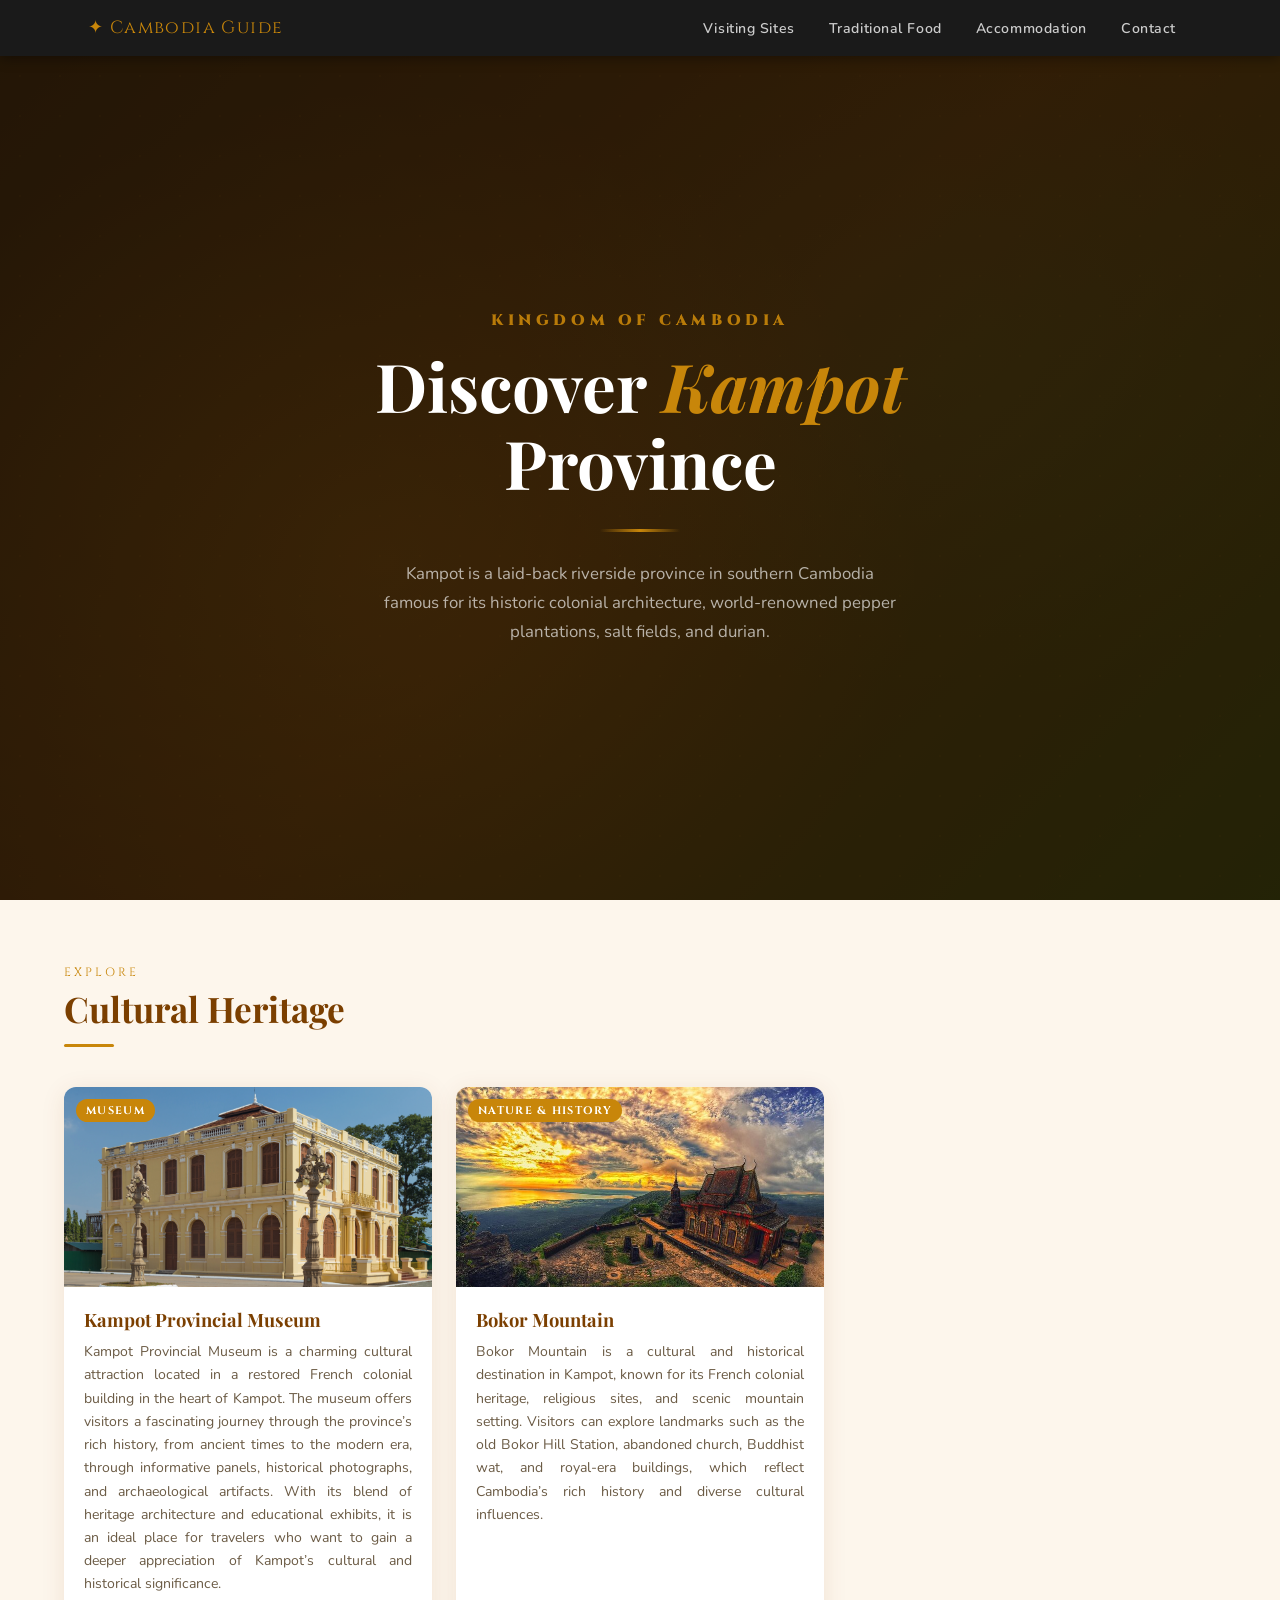
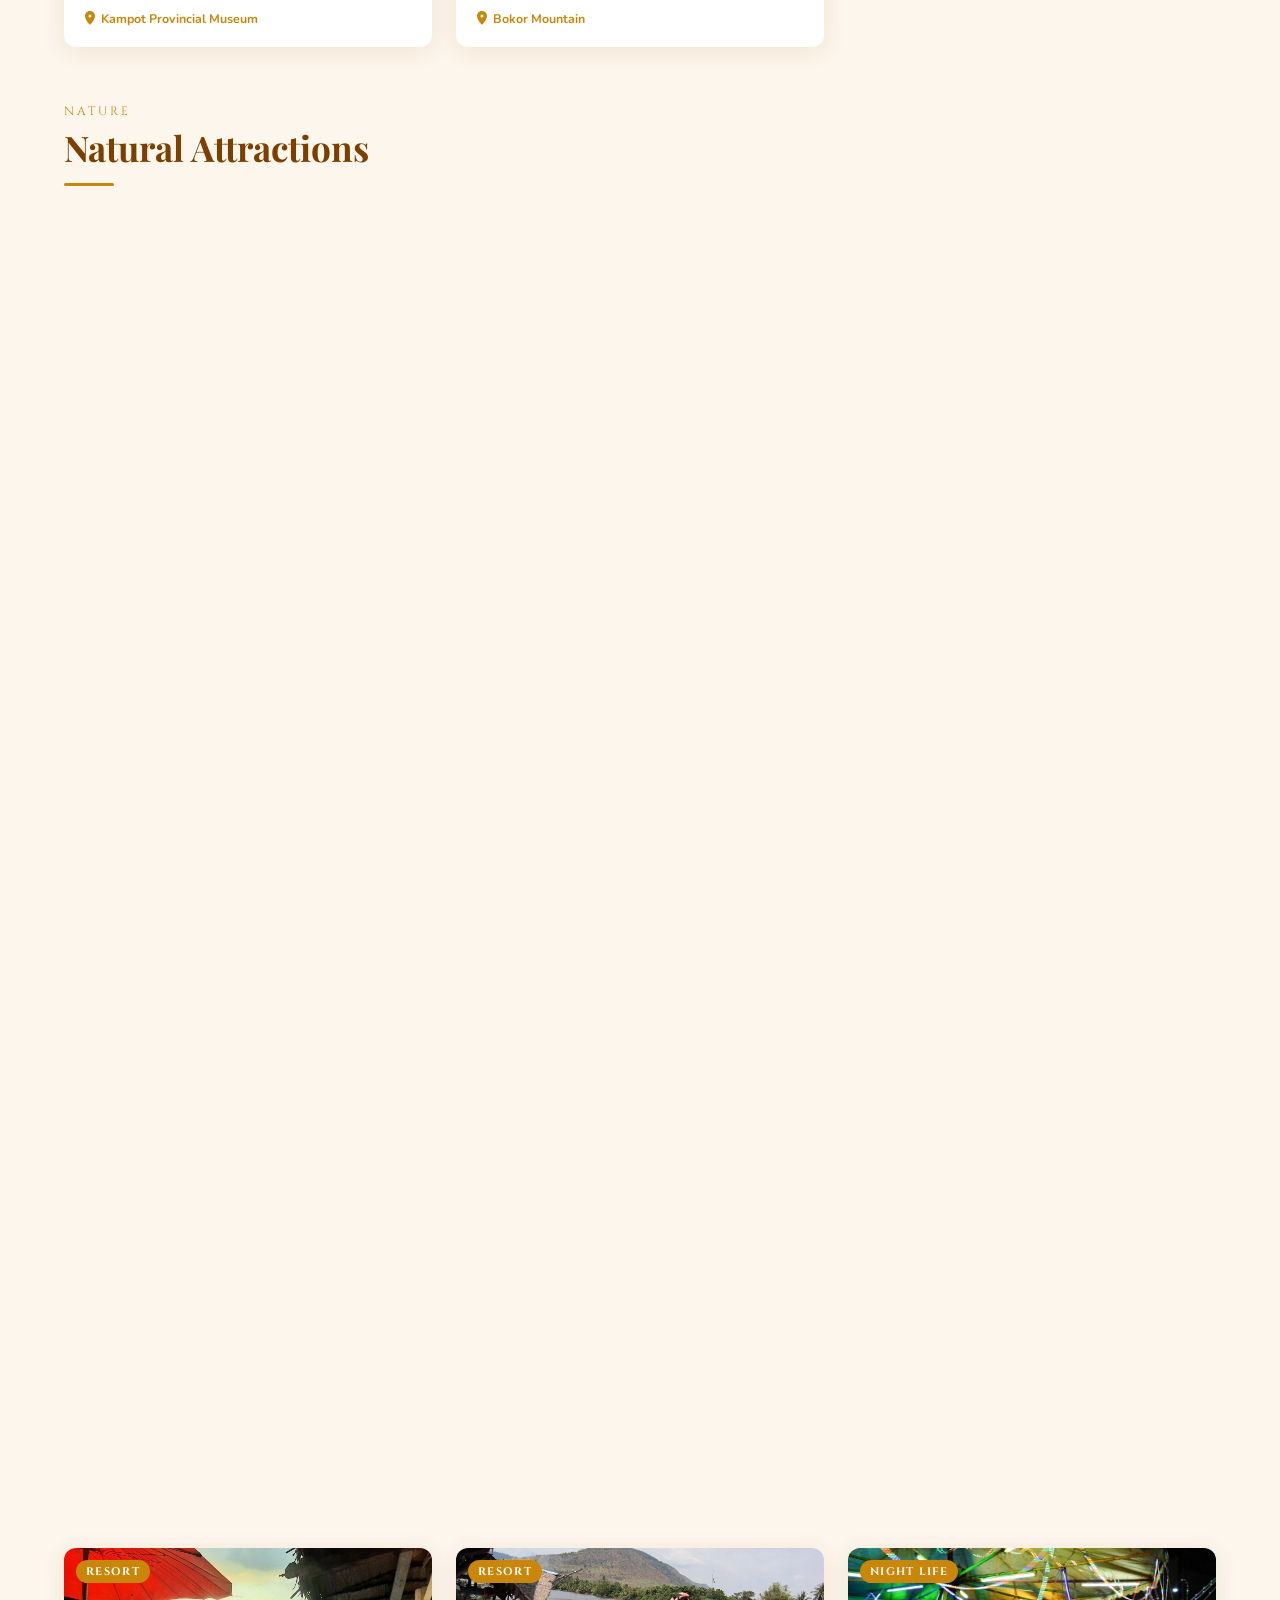
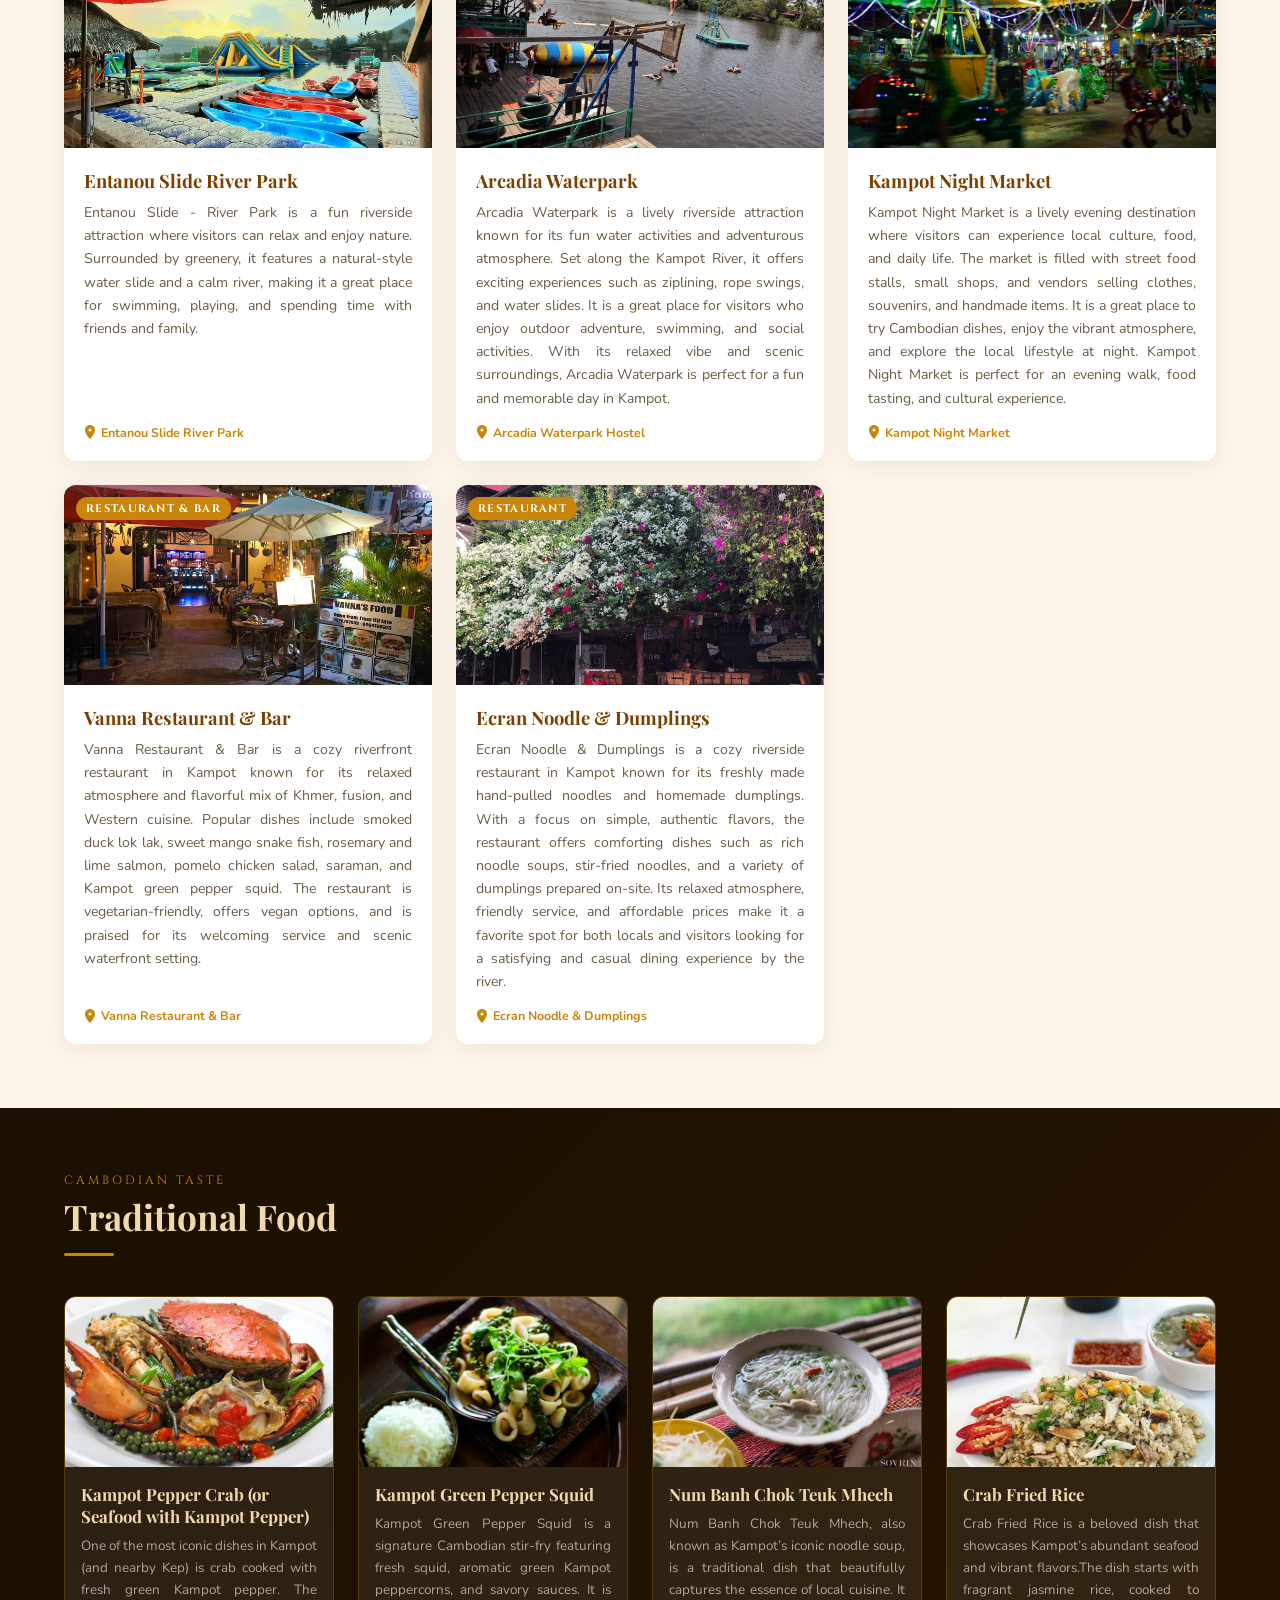
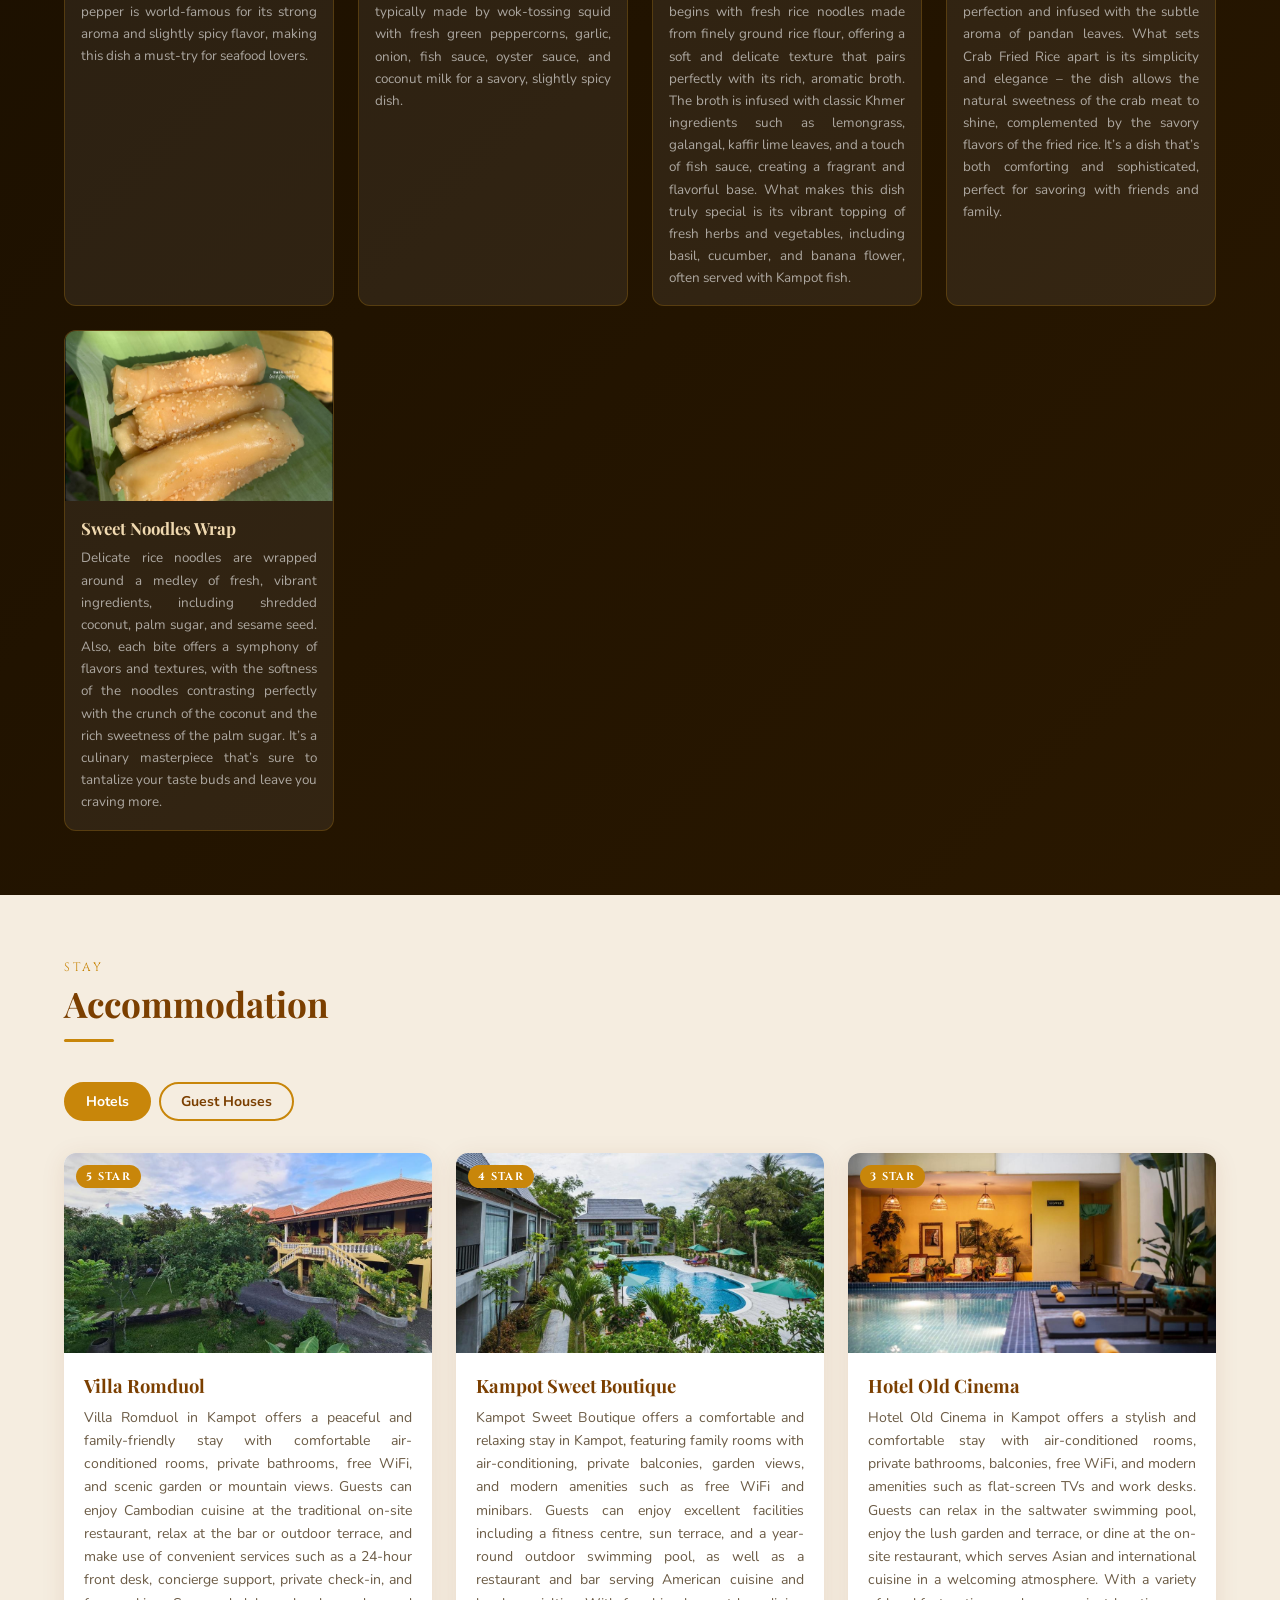
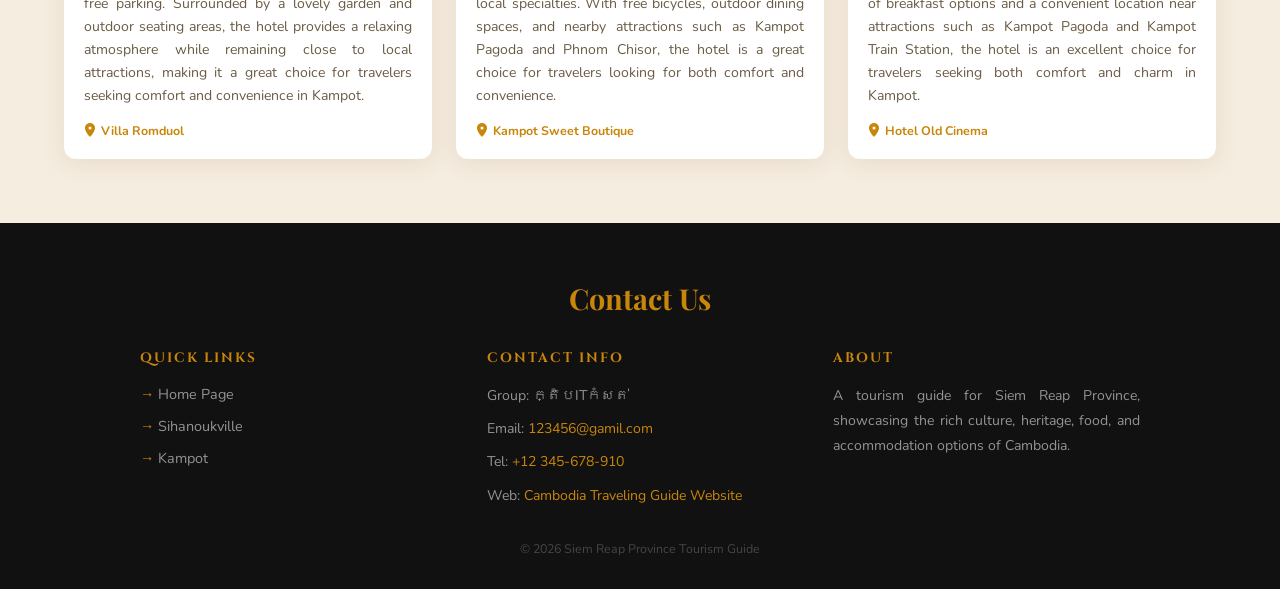
==== commit a34edae6: "Update kompot.html" ====
--- a/kompot.html
+++ b/kompot.html
@@ -3,7 +3,7 @@
 <head>
     <meta charset="UTF-8">
     <meta name="viewport" content="width=device-width, initial-scale=1.0">
-    <title>Siem Reap Province Page</title>
+    <title>Kampot Province Page</title>
     <link rel="icon" href="data:image/svg+xml,<svg xmlns='http://www.w3.org/2000/svg' viewBox='0 0 100 100'><text y='.9em' font-size='90'>🛕</text></svg>">
     <link href="https://fonts.googleapis.com/css2?family=Cinzel:wght@400;600&family=Playfair+Display:wght@600;700&family=Nunito:wght@400;600;700&display=swap" rel="stylesheet">
     <link rel="stylesheet" href="style.css">
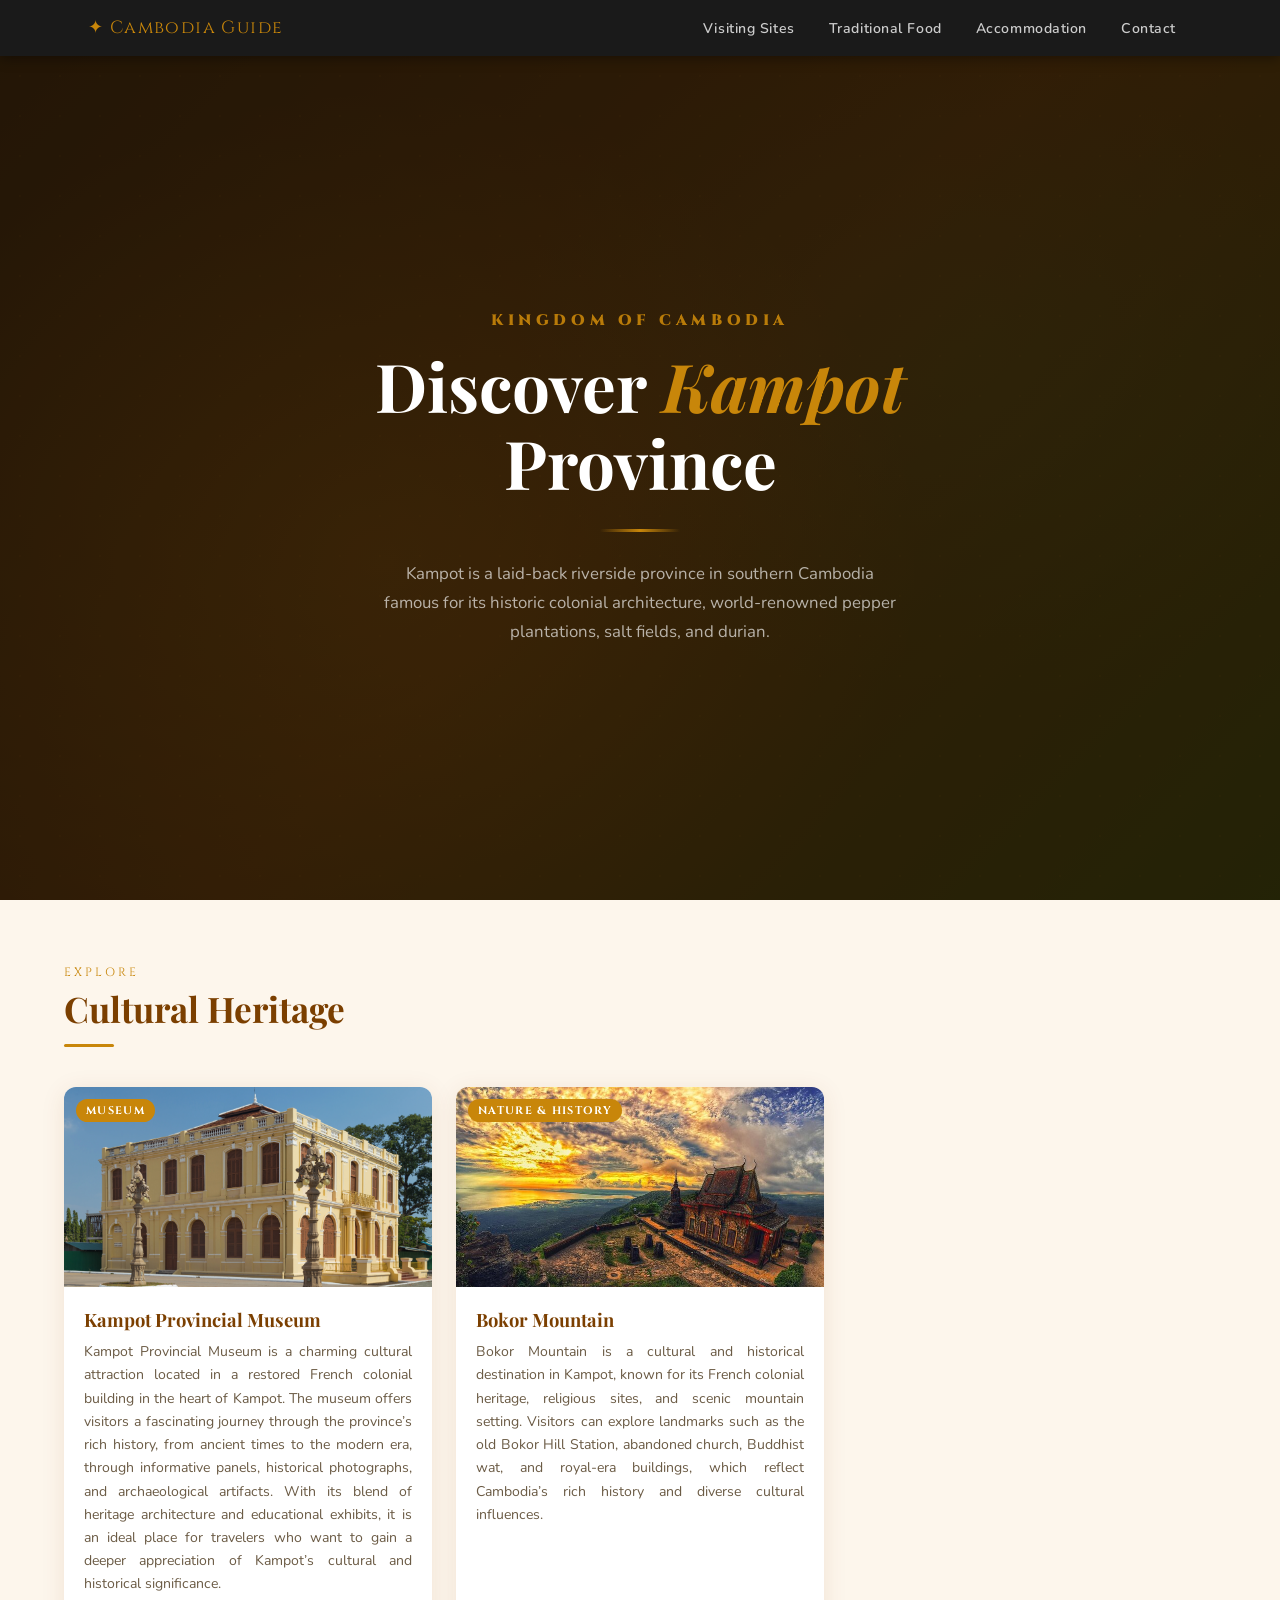
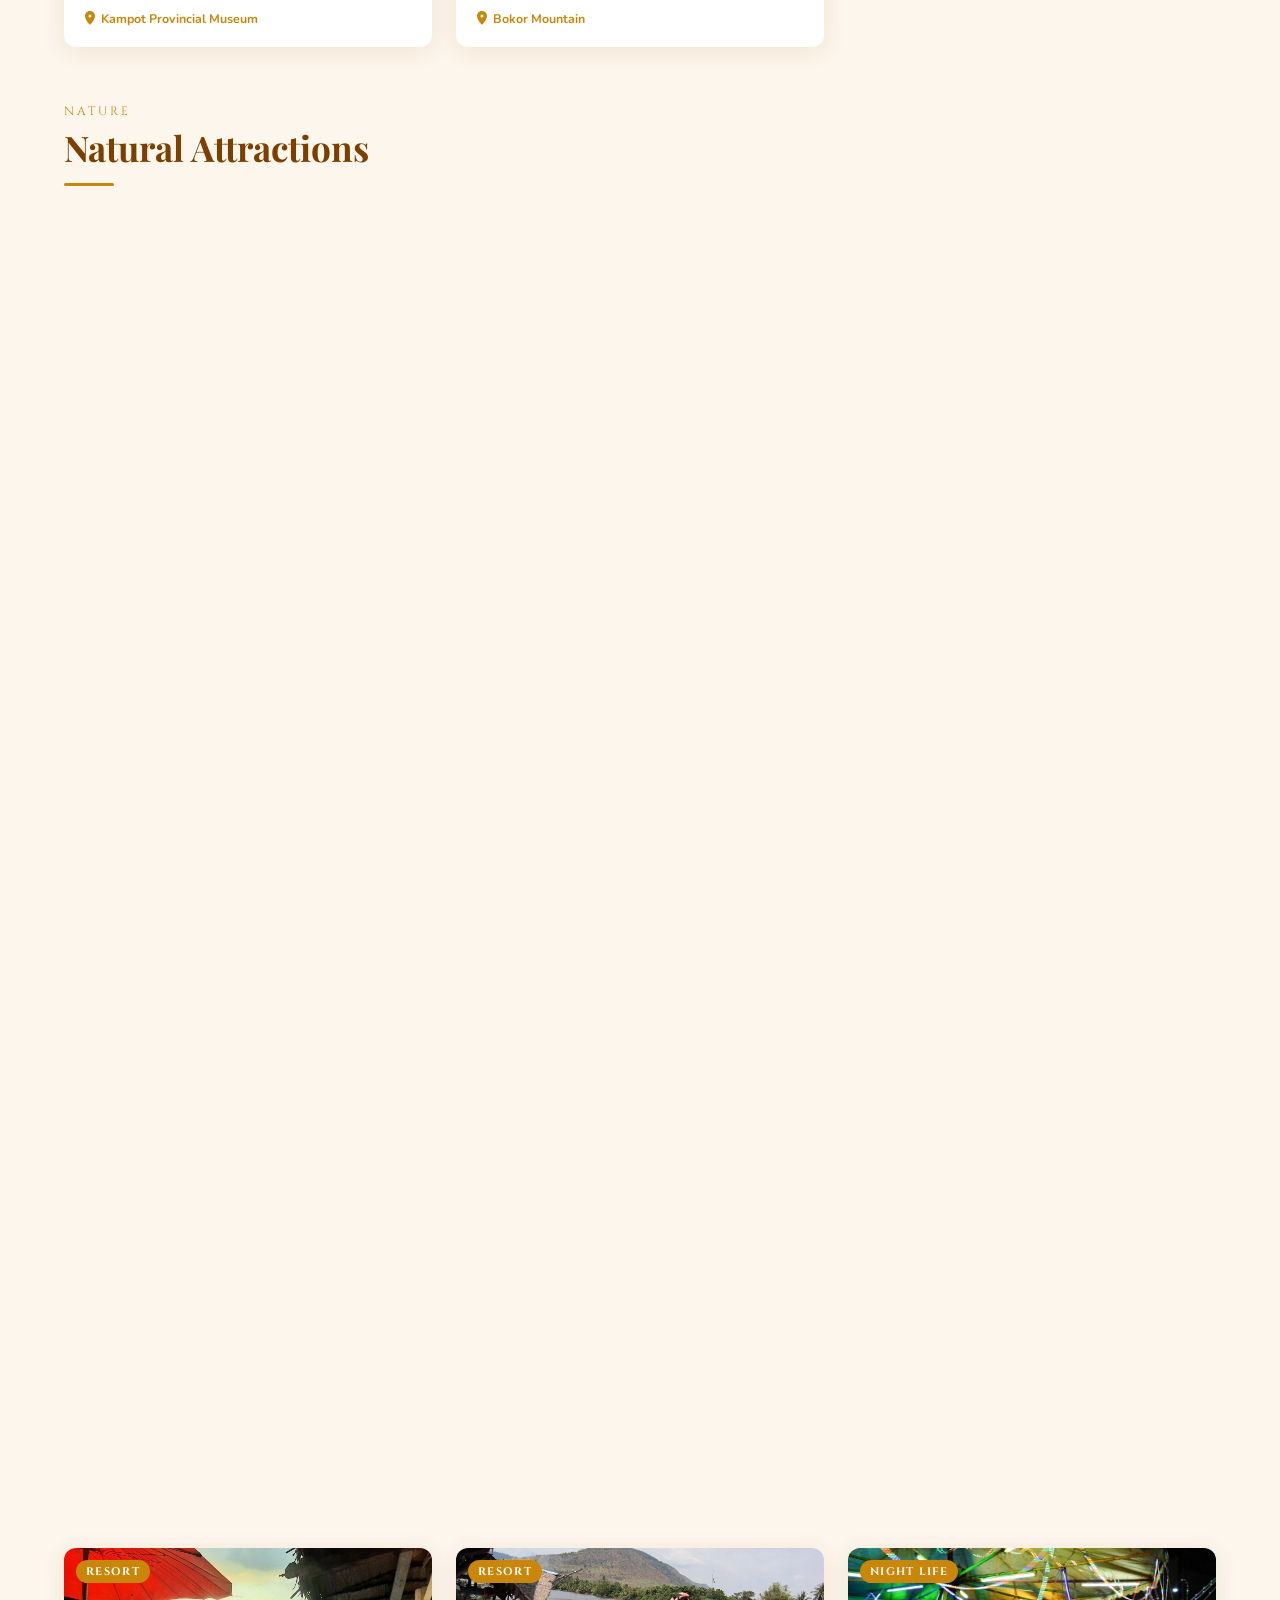
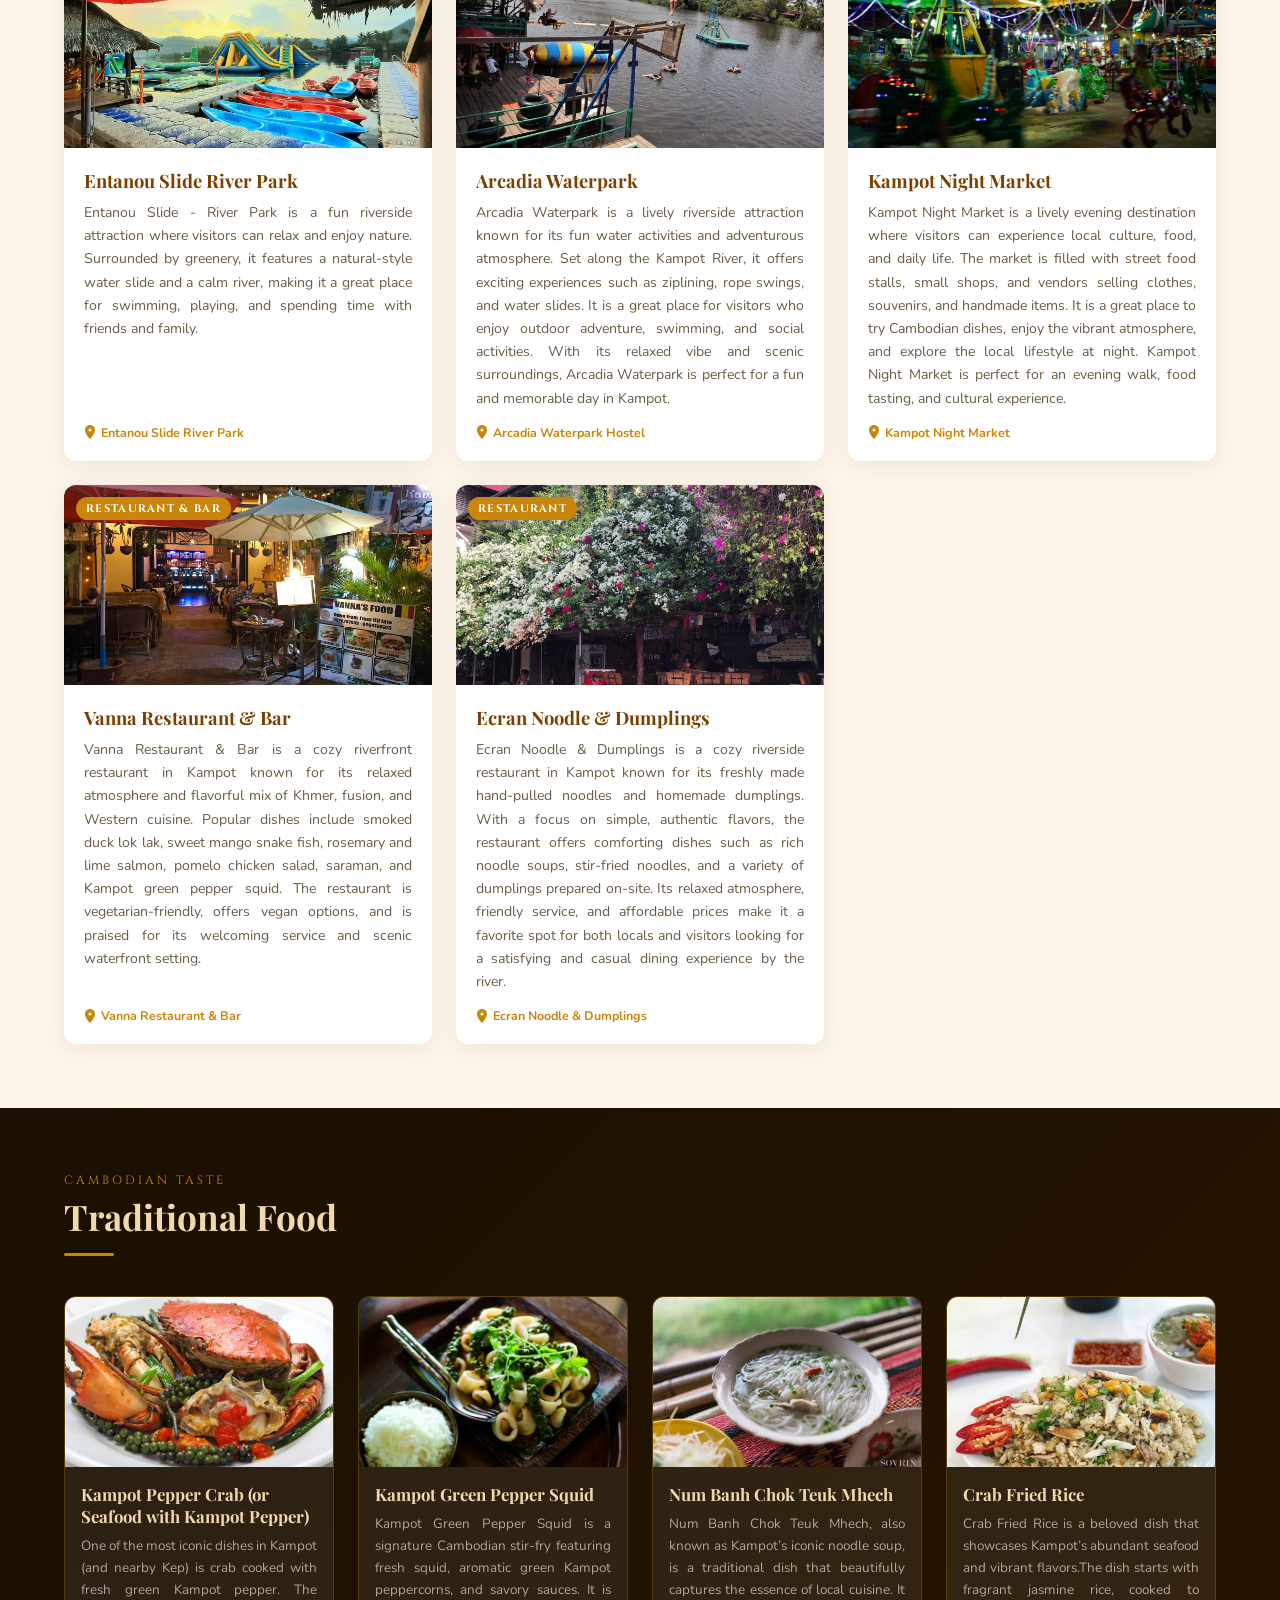
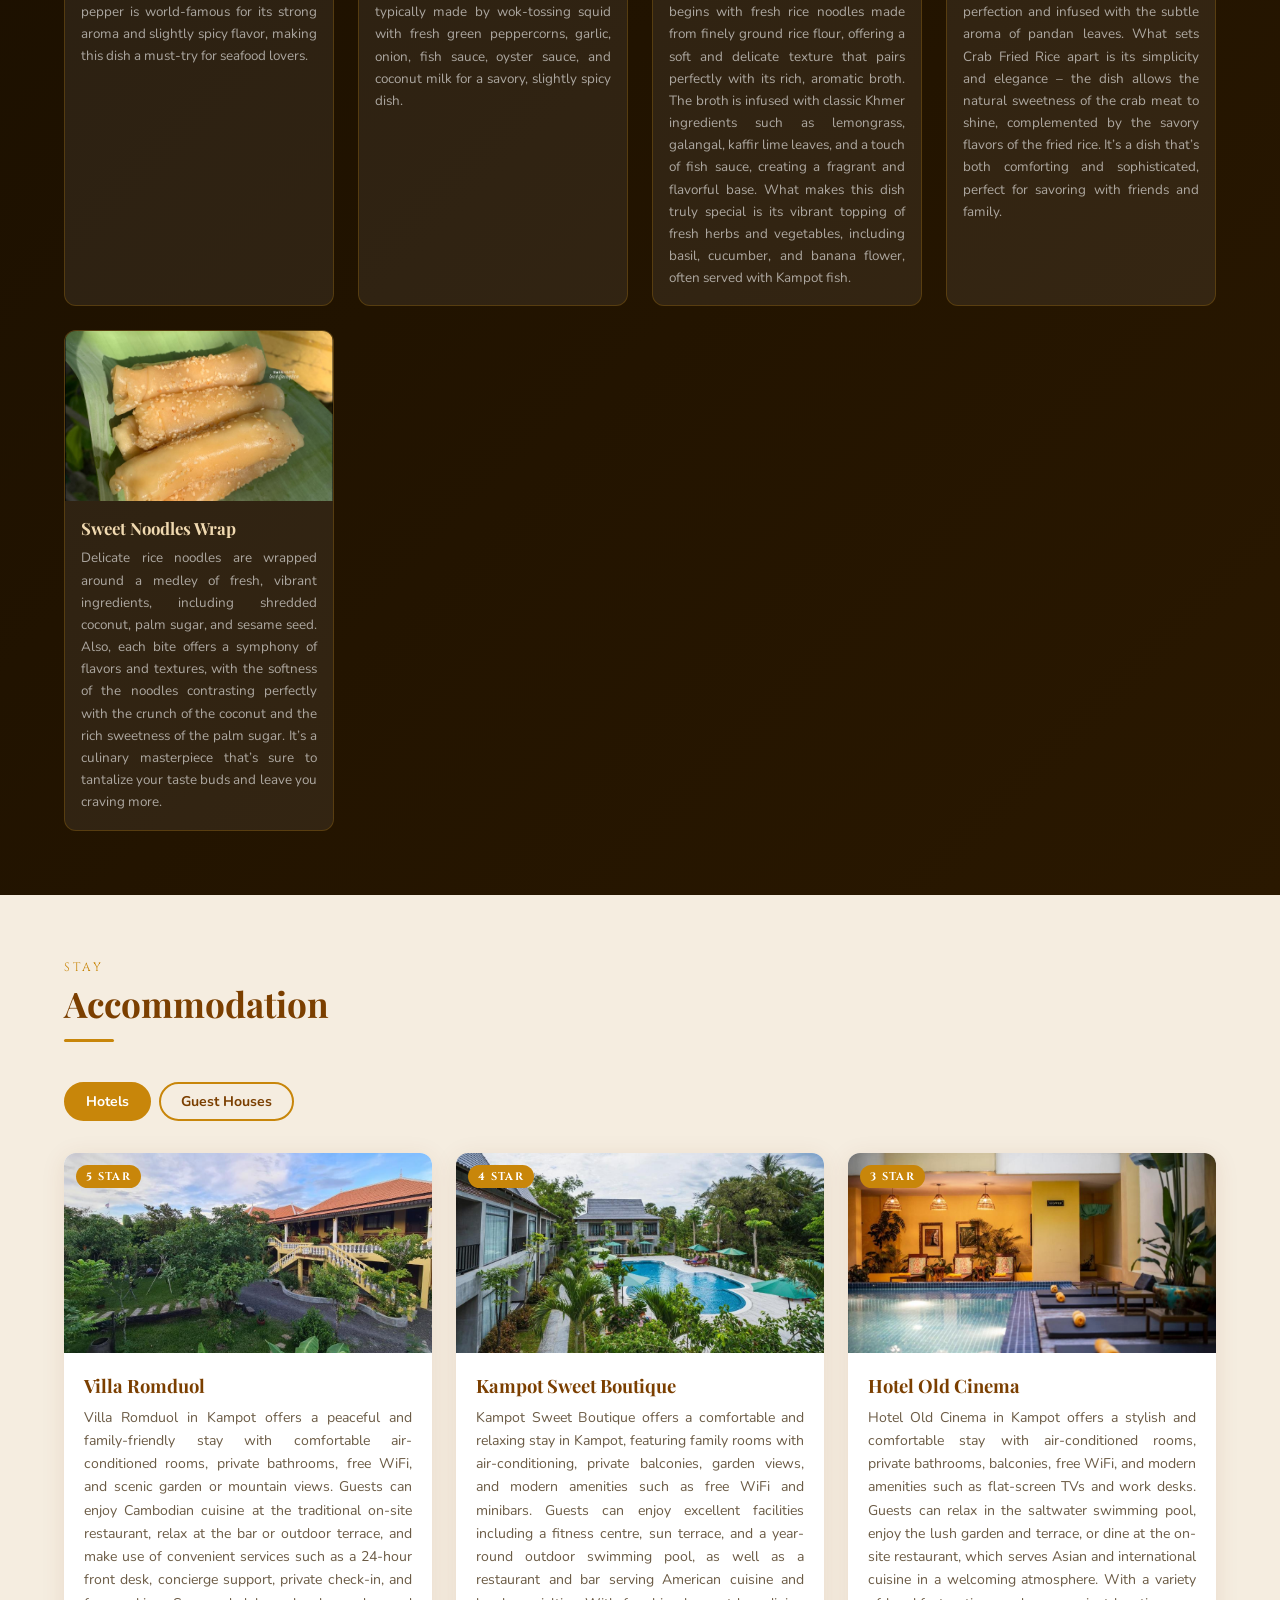
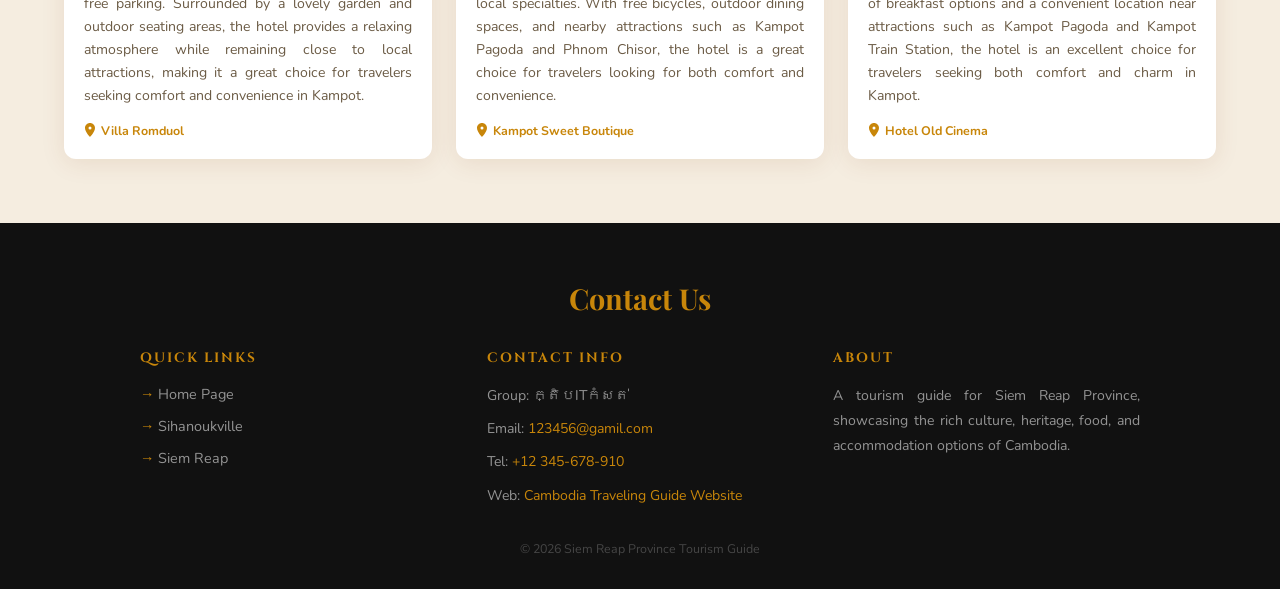
==== commit d286523d: "Update kompot.html" ====
--- a/kompot.html
+++ b/kompot.html
@@ -479,7 +479,7 @@
                     <ul class="footer-links">
                         <li><a href="index.html">Home Page</a></li>
                         <li><a href="sihanoukville.html">Sihanoukville</a></li>
-                        <li><a href="kompot.html">Kampot</a></li>
+                        <li><a href="siem-reap.html">Siem Reap</a></li>
                     </ul>
                 </div>
 
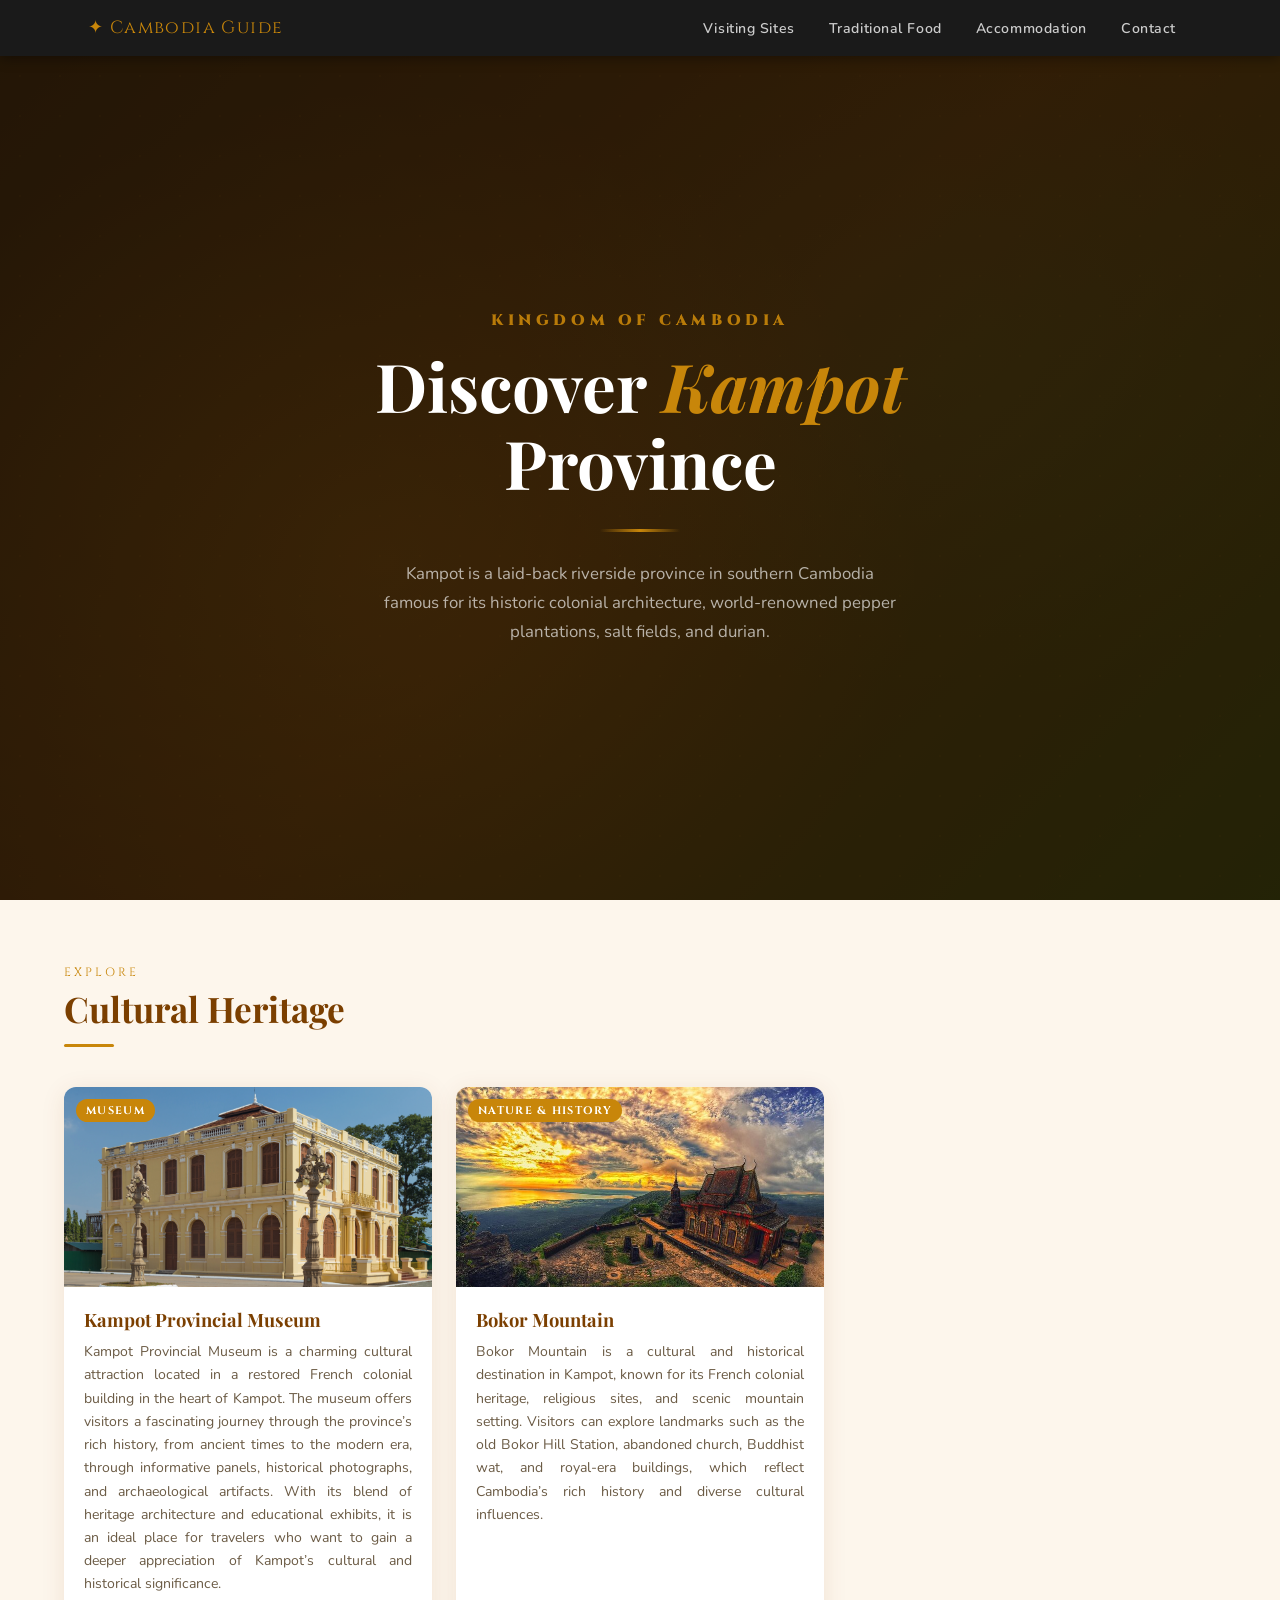
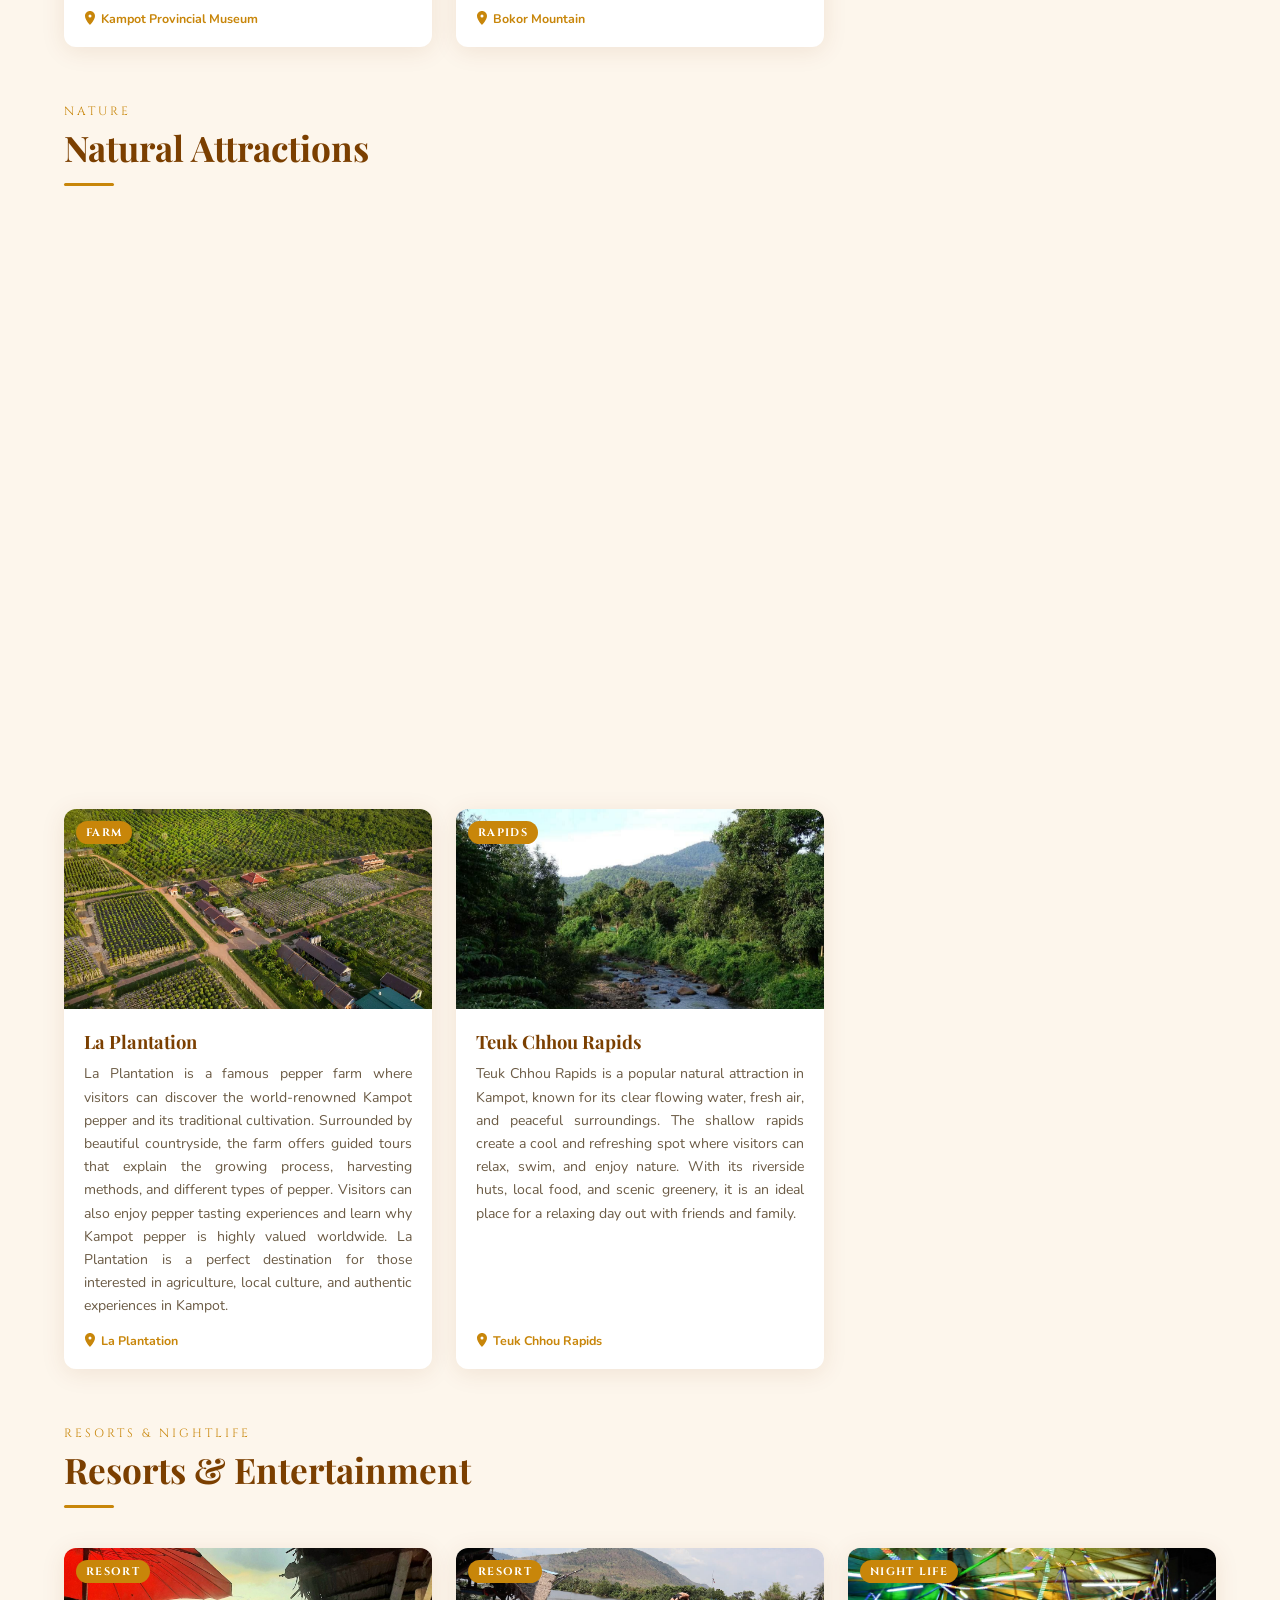
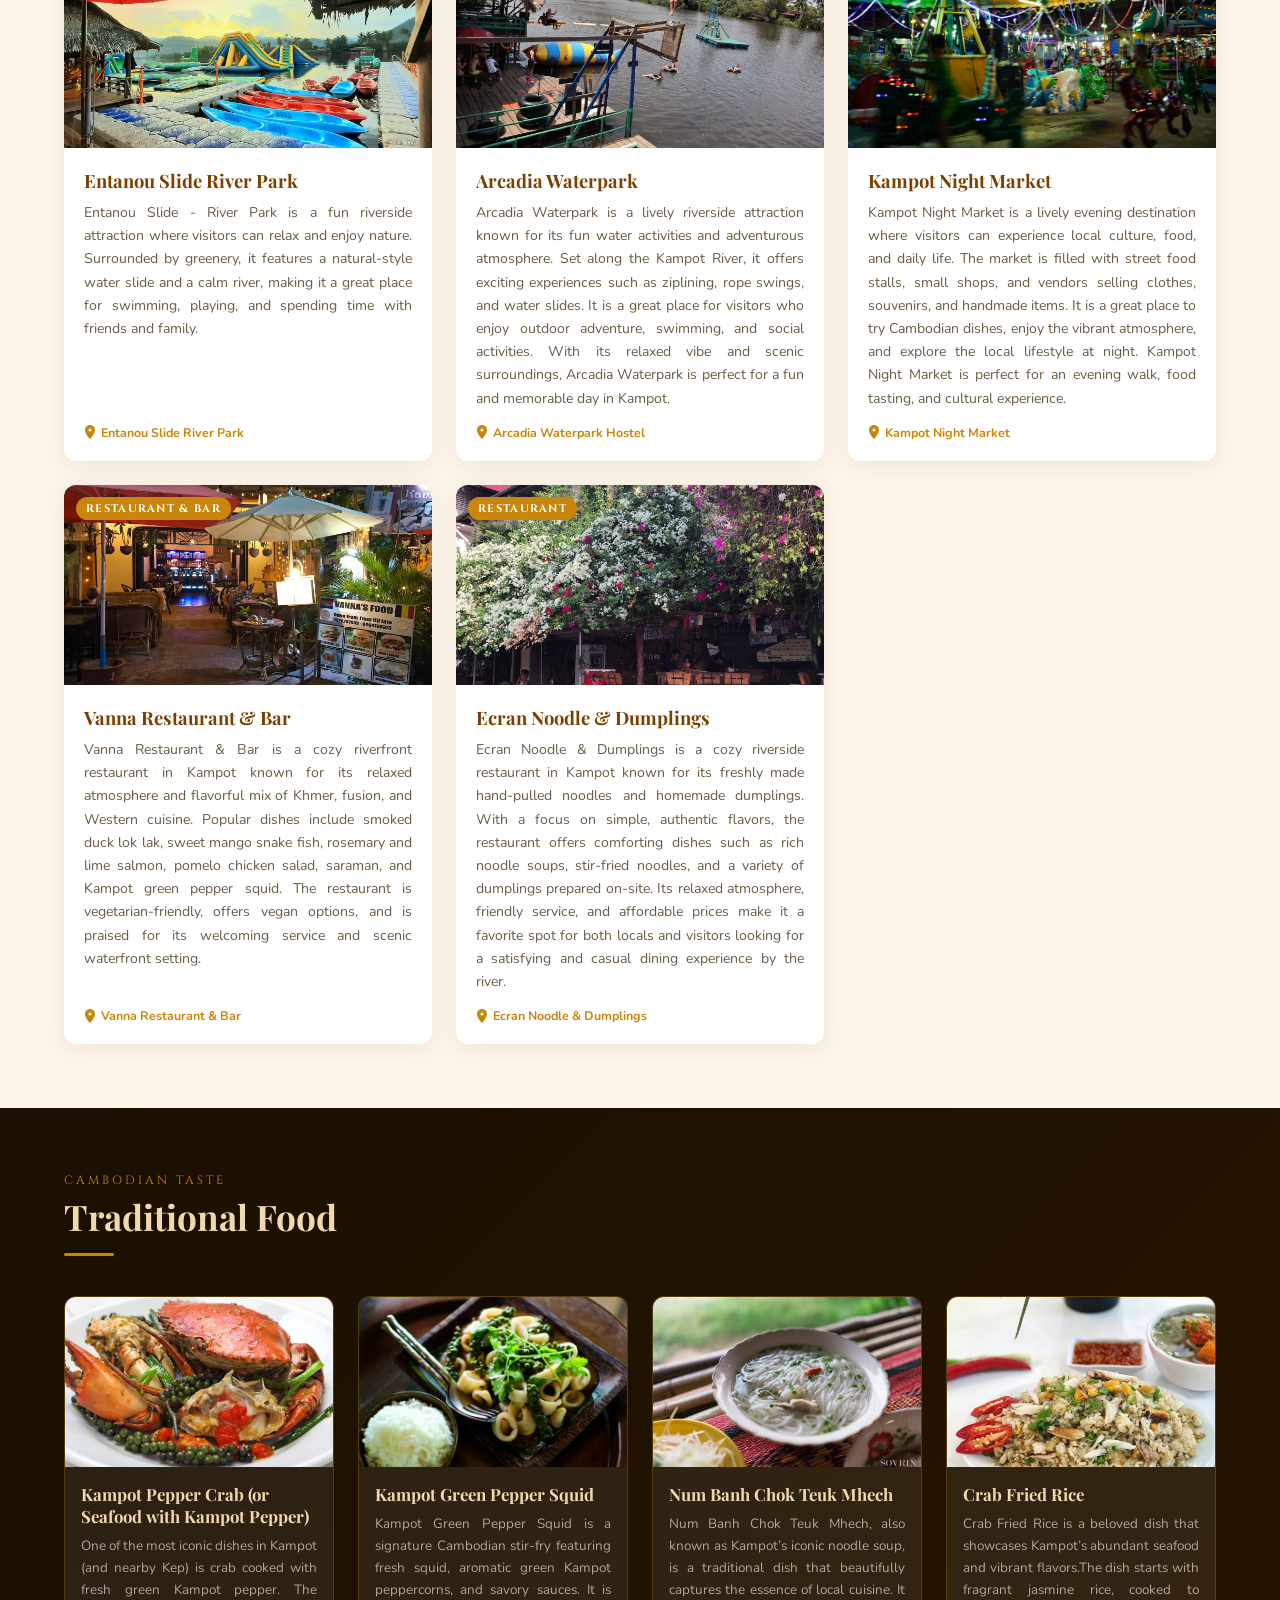
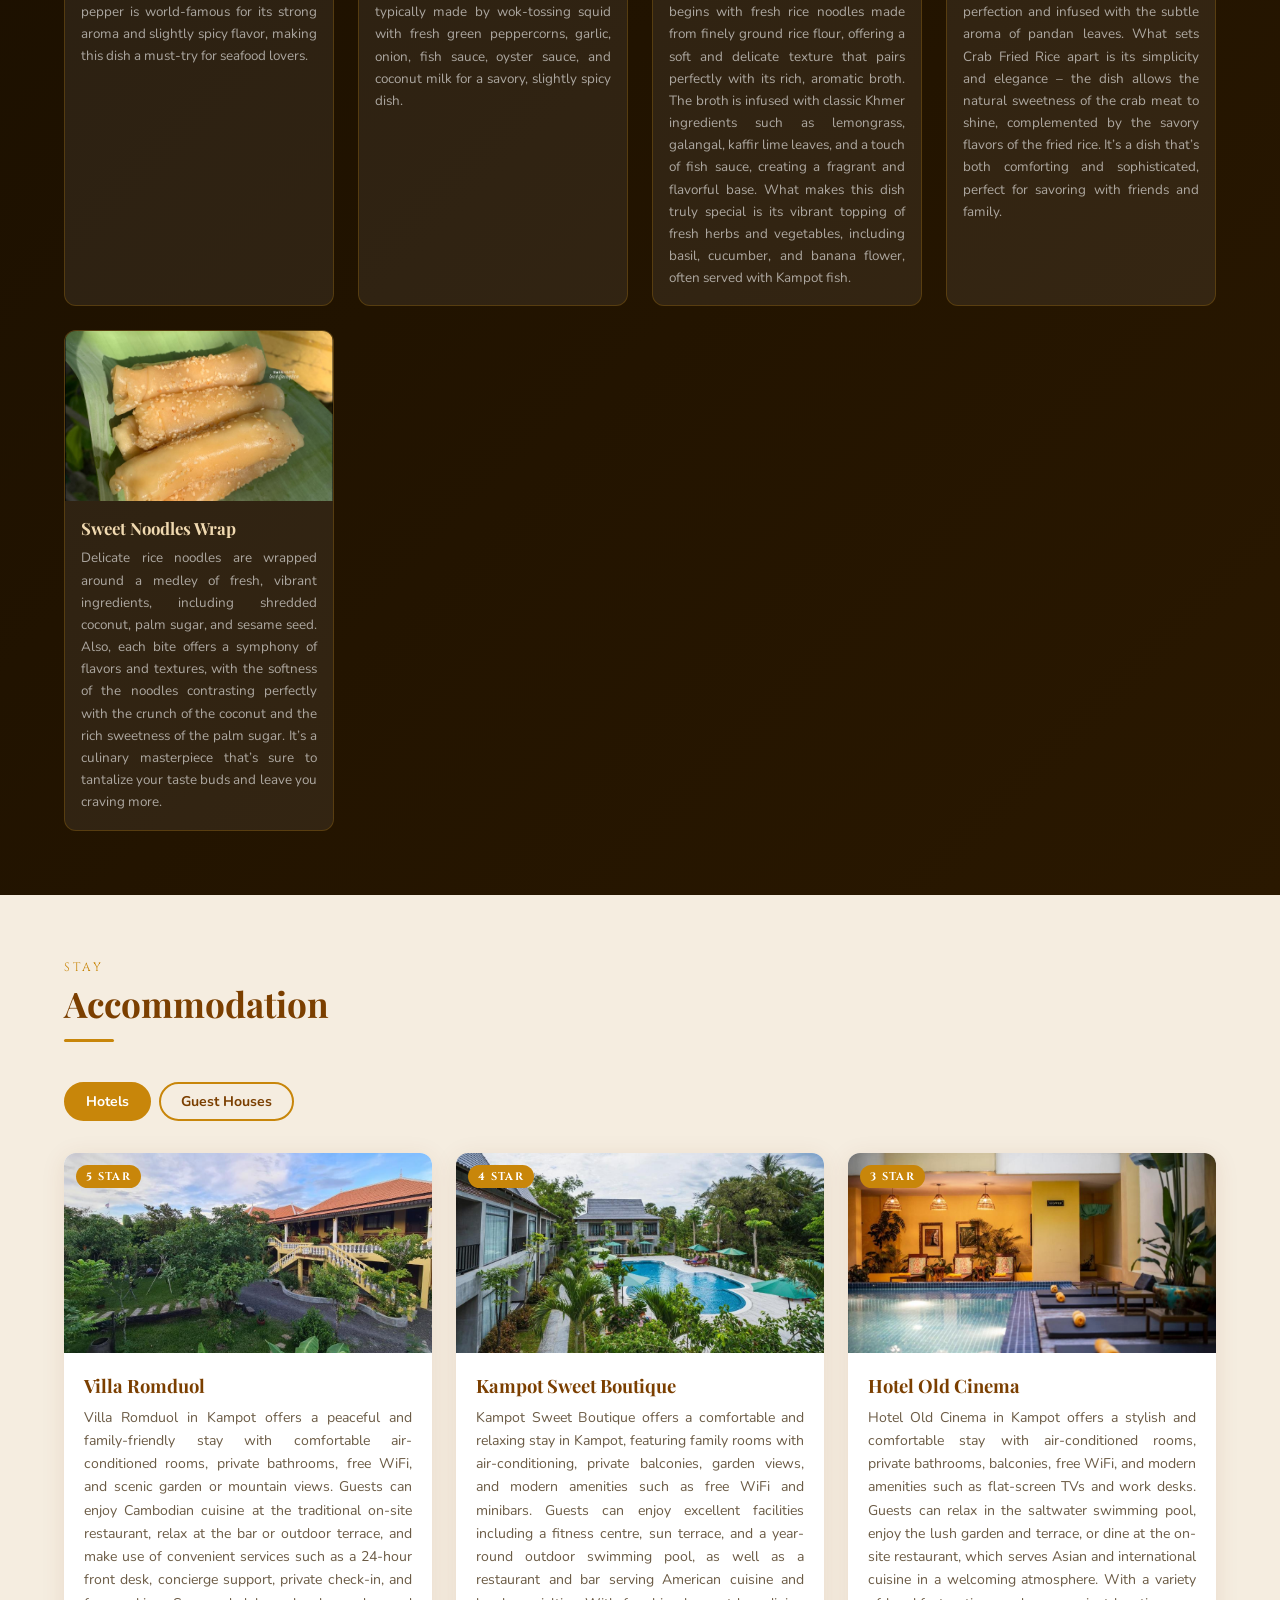
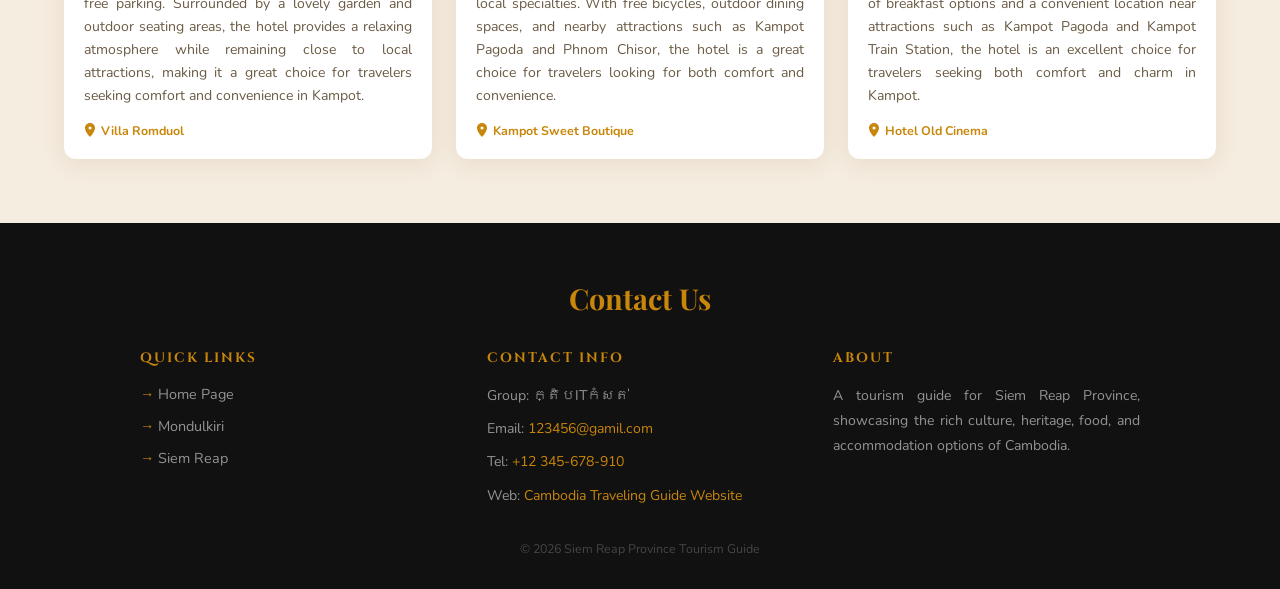
==== commit bf059672: "Change Mondulkiri" ====
--- a/kompot.html
+++ b/kompot.html
@@ -478,7 +478,7 @@
                     <h3 class="footer-col-title">Quick Links</h3>
                     <ul class="footer-links">
                         <li><a href="index.html">Home Page</a></li>
-                        <li><a href="sihanoukville.html">Sihanoukville</a></li>
+                        <li><a href="mondulkiri.html">Mondulkiri</a></li>
                         <li><a href="siem-reap.html">Siem Reap</a></li>
                     </ul>
                 </div>
--- a/style.css
+++ b/style.css
@@ -89,6 +89,46 @@
             padding-top: 56px; 
             background-color: #1a0f00;
         }
+
+        .popup-overlay {
+        display: none;
+        position: fixed;
+        inset: 0;
+        background: rgba(0, 0, 0, 0.65);
+        justify-content: center;
+        align-items: center;
+        z-index: 9999;
+        }
+
+        .popup-box {
+        position: relative;
+        max-width: 500px;
+        width: 90%;
+        background: #fff;
+        border-radius: 12px;
+        overflow: hidden;
+        box-shadow: 0 10px 30px rgba(0, 0, 0, 0.3);
+        }
+
+        .popup-image {
+        width: 100%;
+        display: block;
+        }
+
+        .popup-close {
+        position: absolute;
+        top: 8px;
+        right: 10px;
+        z-index: 2;
+        border: none;
+        background: #000;
+        color: #fff;
+        width: 32px;
+        height: 32px;
+        border-radius: 50%;
+        cursor: pointer;
+        }
+
         /* ─── HERO ────────────────────────────────── */
         .hero {
             position: relative;
@@ -655,4 +695,7 @@
             .footer-col p{
                 text-align: center;
             }
-        }+        }
+
+
+       
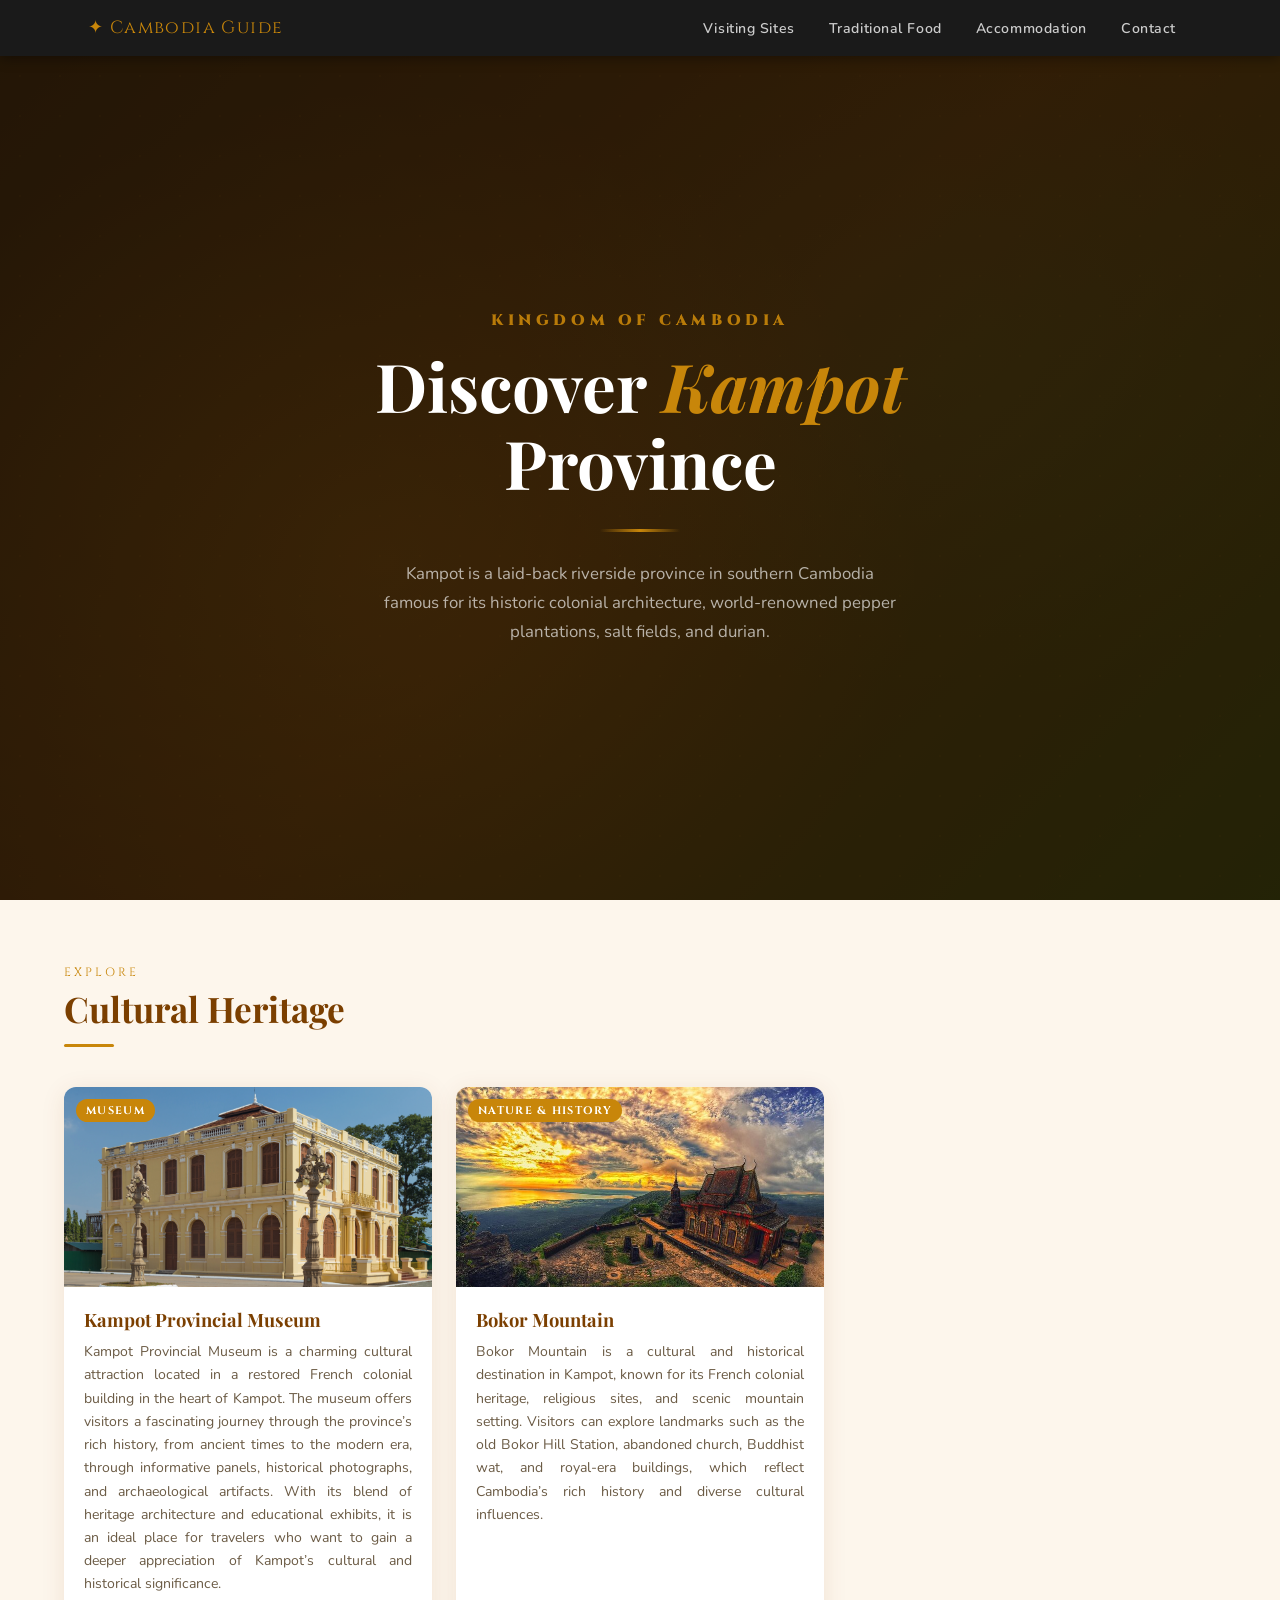
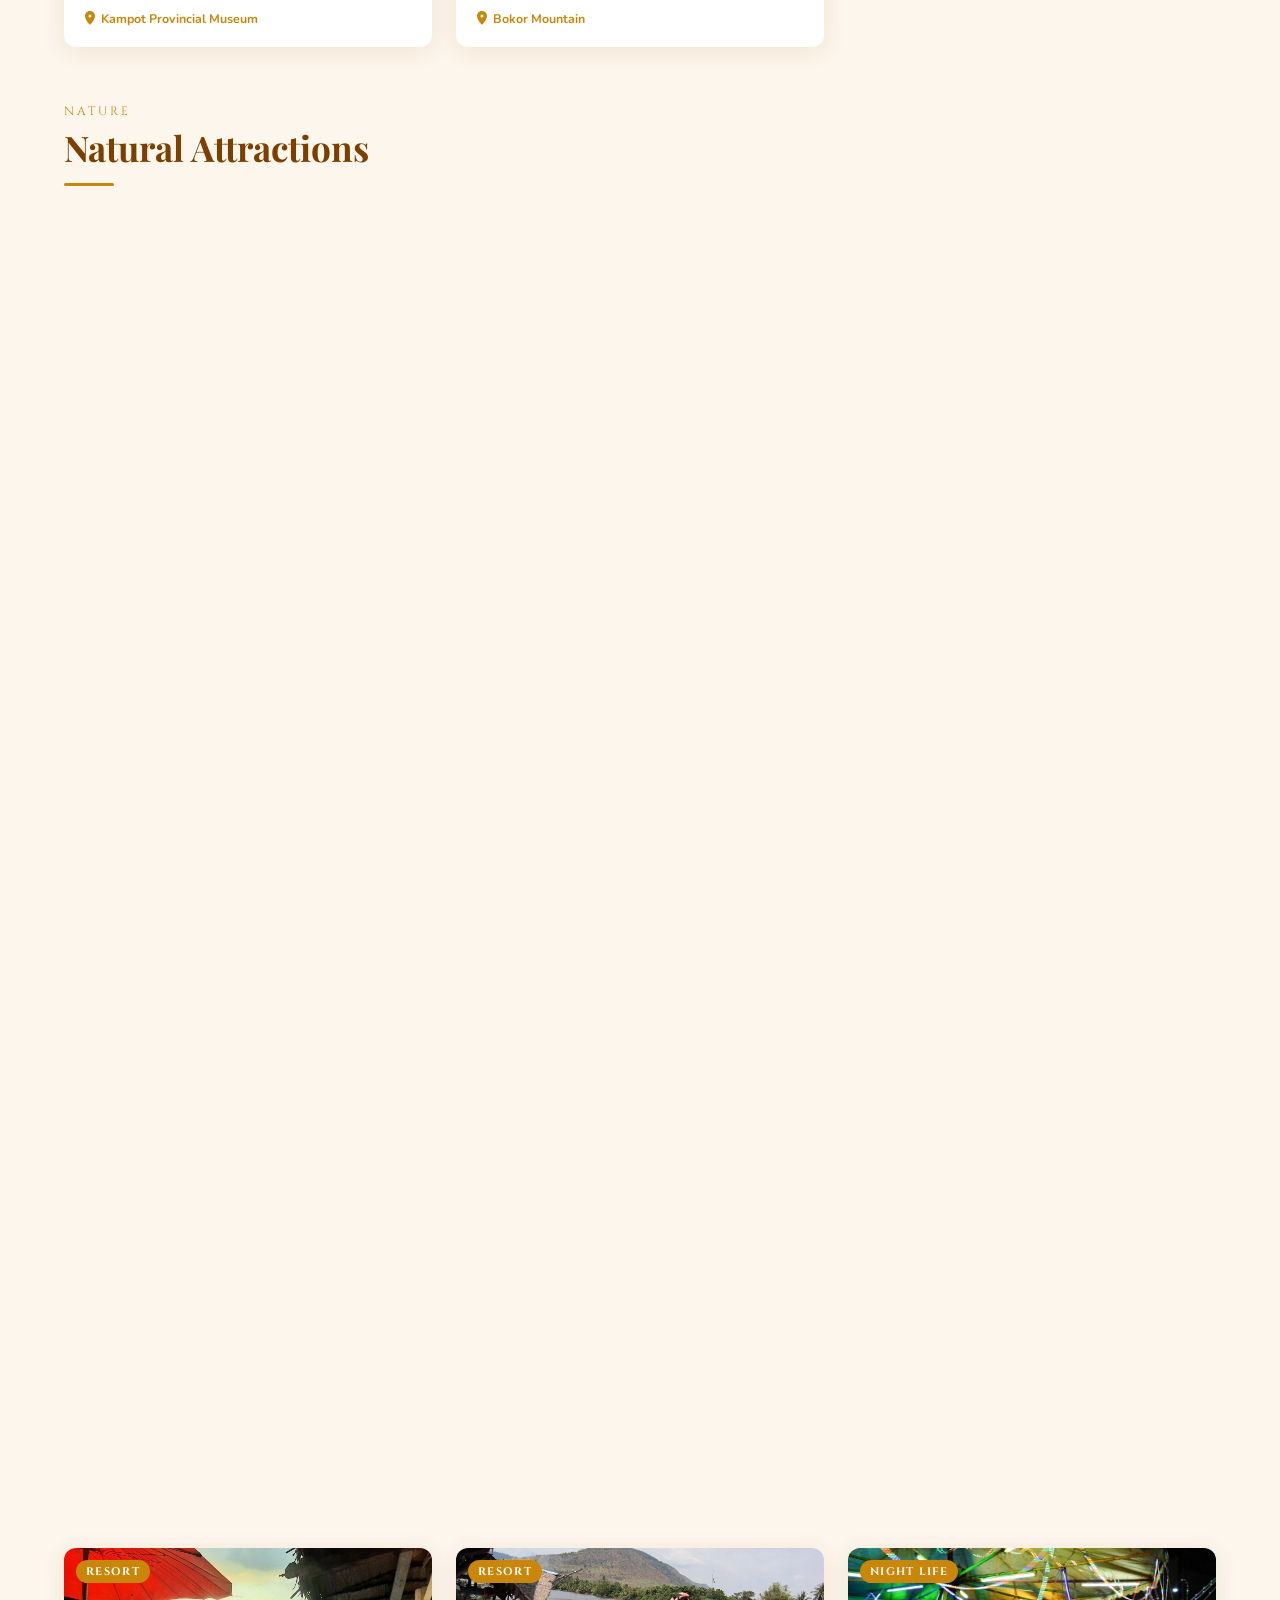
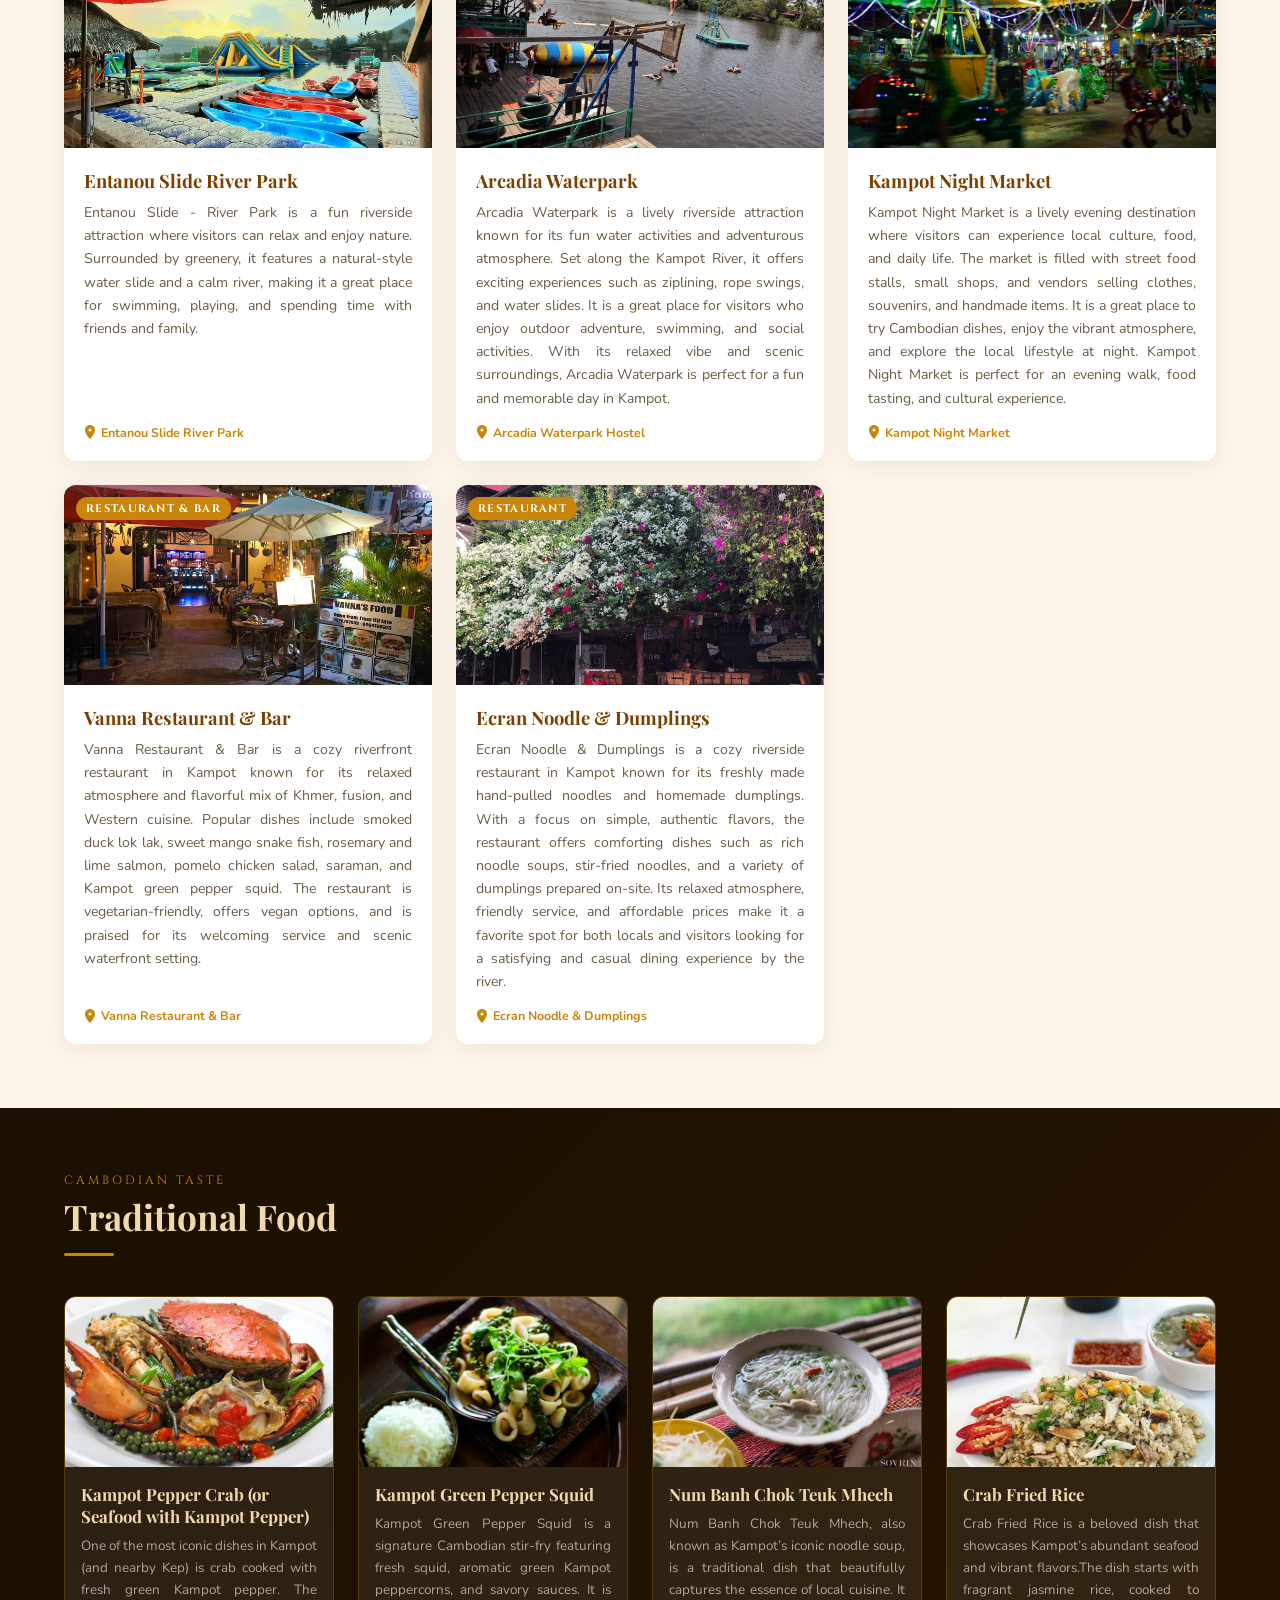
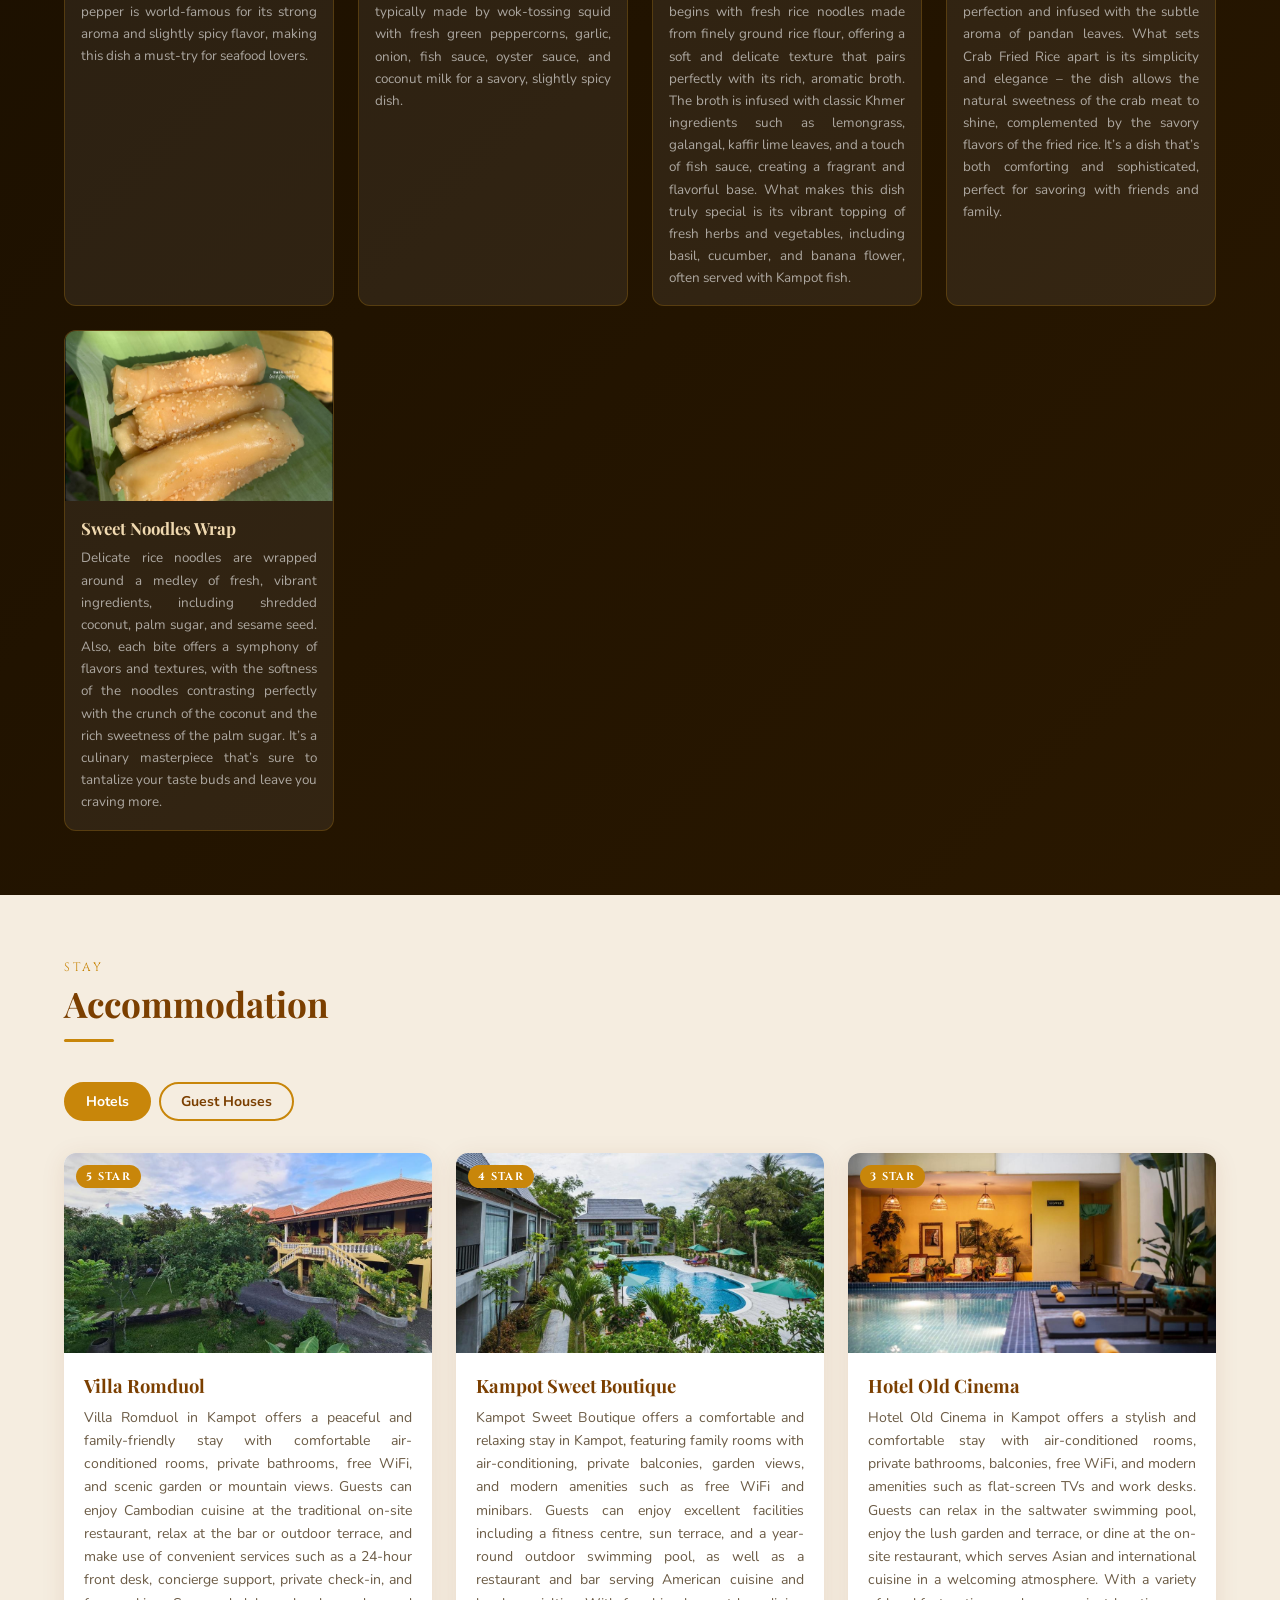
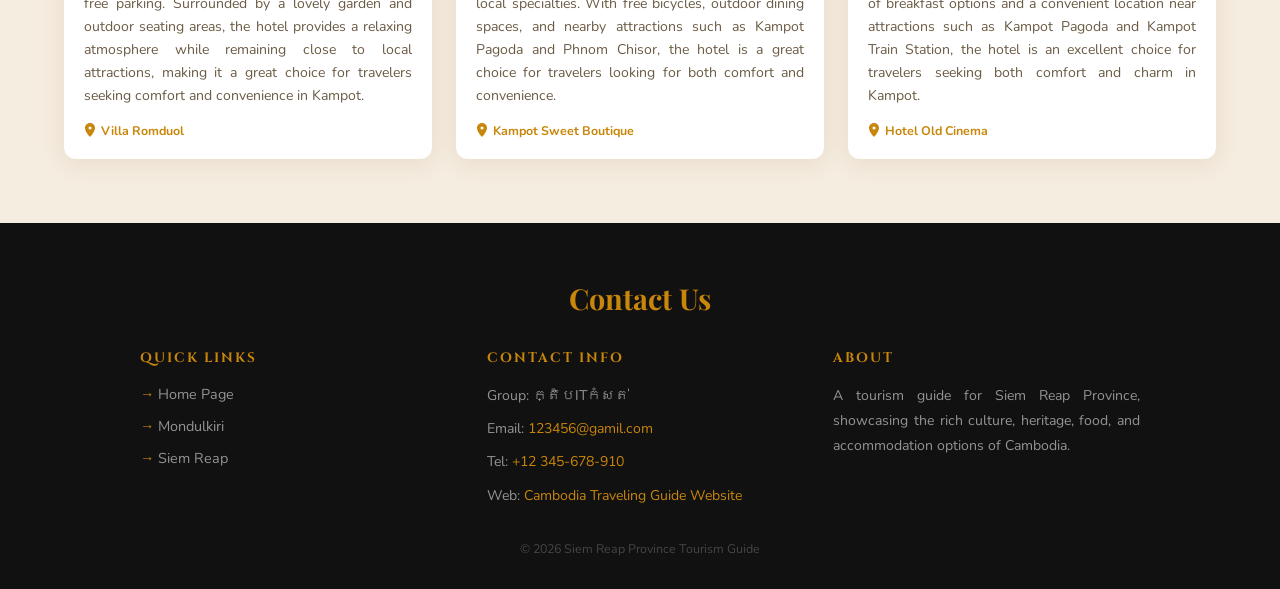
==== commit 349c797e: "Change Web Link" ====
--- a/kompot.html
+++ b/kompot.html
@@ -494,7 +494,7 @@
                         Tel: <a href="+12 345-678-910">+12 345-678-910</a>
                     </p>
                     <p style="margin-top:8px;">
-                        Web: <a href="https://cloudrak.work/" target="_blank">Cambodia Traveling Guide Website</a>
+                        Web: <a href="https://cambodia-traveling-guide-website.vercel.app/" target="_blank">Cambodia Traveling Guide Website</a>
                     </p>
                 </div>
 
--- a/style.css
+++ b/style.css
@@ -26,6 +26,77 @@
     font-family: 'Nunito', sans-serif;
 }
 
+/* ─── WELCOME SECTION ─────────────────────── */
+.welcome-wrap {
+    display: flex;
+    align-items: center;
+    gap: 60px;
+}
+
+.welcome-text {
+    flex: 1;
+    min-width: 280px;
+}
+
+.welcome-text em {
+    color: var(--color-primary);
+    font-style: italic;
+}
+
+.welcome-desc {
+    font-size: 0.98rem;
+    color: var(--color-muted);
+    line-height: 1.8;
+    max-width: 480px;
+}
+
+.welcome-btn {
+    display: inline-block;
+    margin-top: 28px;
+    padding: 12px 28px;
+    background-color: var(--color-primary);
+    color: #fff;
+    border-radius: 50px;
+    font-weight: 700;
+    font-size: 0.95rem;
+    text-decoration: none;
+    transition: background-color 0.2s, transform 0.2s;
+}
+
+.welcome-btn:hover {
+    background-color: var(--color-secondary);
+    transform: translateY(-2px);
+}
+
+.welcome-img-wrap {
+    flex: 1.2;
+    position: relative;
+    border-radius: var(--radius);
+    overflow: hidden;
+}
+
+.welcome-img-wrap img {
+    width: 100%;
+    height: 480px;
+    object-fit: cover;
+    display: block;
+    border-radius: var(--radius);
+}
+
+/* Fade left edge into cream background */
+.welcome-img-wrap::before {
+    content: '';
+    position: absolute;
+    top: 0;
+    left: 0;
+    width: 120px;
+    height: 100%;
+    background: linear-gradient(to right, var(--color-bg), transparent);
+    z-index: 1;
+    pointer-events: none;
+}
+
+
 /* For Sr  */
  /* ─── NAV ─────────────────────────────────── */
 header  nav {
@@ -130,6 +201,36 @@
         }
 
         /* ─── HERO ────────────────────────────────── */
+        /* Only affects index.html homepage hero */
+        .hero-home {
+            position: relative;
+            min-height: calc(100vh - 56px); 
+            display: flex;
+            align-items: center;
+            justify-content: center;
+            overflow: hidden;
+        }
+
+        .hero-home::before {
+            content: '';
+            position: absolute;
+            inset: 0;
+            background:
+                radial-gradient(ellipse 60% 80% at 30% 60%, rgba(200,134,10,0.18) 0%, transparent 70%),
+                radial-gradient(ellipse 50% 60% at 75% 35%, rgba(46,125,50,0.12) 0%, transparent 70%);
+        }
+
+        .hero-home::after {
+            content: '';
+            position: absolute;
+            inset: -10px;
+            background-image: url('images/homepage/home.jpg');
+            background-size: cover;
+            background-position: center;
+            filter: brightness(0.3);
+            z-index: 0;
+        }
+
         .hero {
             position: relative;
             background: linear-gradient(135deg, #1a0f00 0%, #3b1f00 50%, #1a2f00 100%);
@@ -357,7 +458,17 @@
             flex: 1;
             text-align: justify;
         }
- 
+
+        .card-desc ul {
+            margin-top: 6px;
+            padding-left: 20px;
+            list-style: disc;
+        }
+ 
+        .card-desc ul li {
+            margin-bottom: 4px;
+        }
+
         .card-location {
             display: flex;
             align-items: center;
@@ -697,5 +808,21 @@
             }
         }
 
+        /* Responsive for welcome homepage*/
+        @media (max-width: 768px) {
+            .welcome-wrap {
+                flex-direction: column;
+                gap: 30px;
+            }
+
+            .welcome-img-wrap img {
+                height: 280px;
+            }
+
+            .welcome-img-wrap::before {
+                display: none;
+            }
+        }
+
 
        
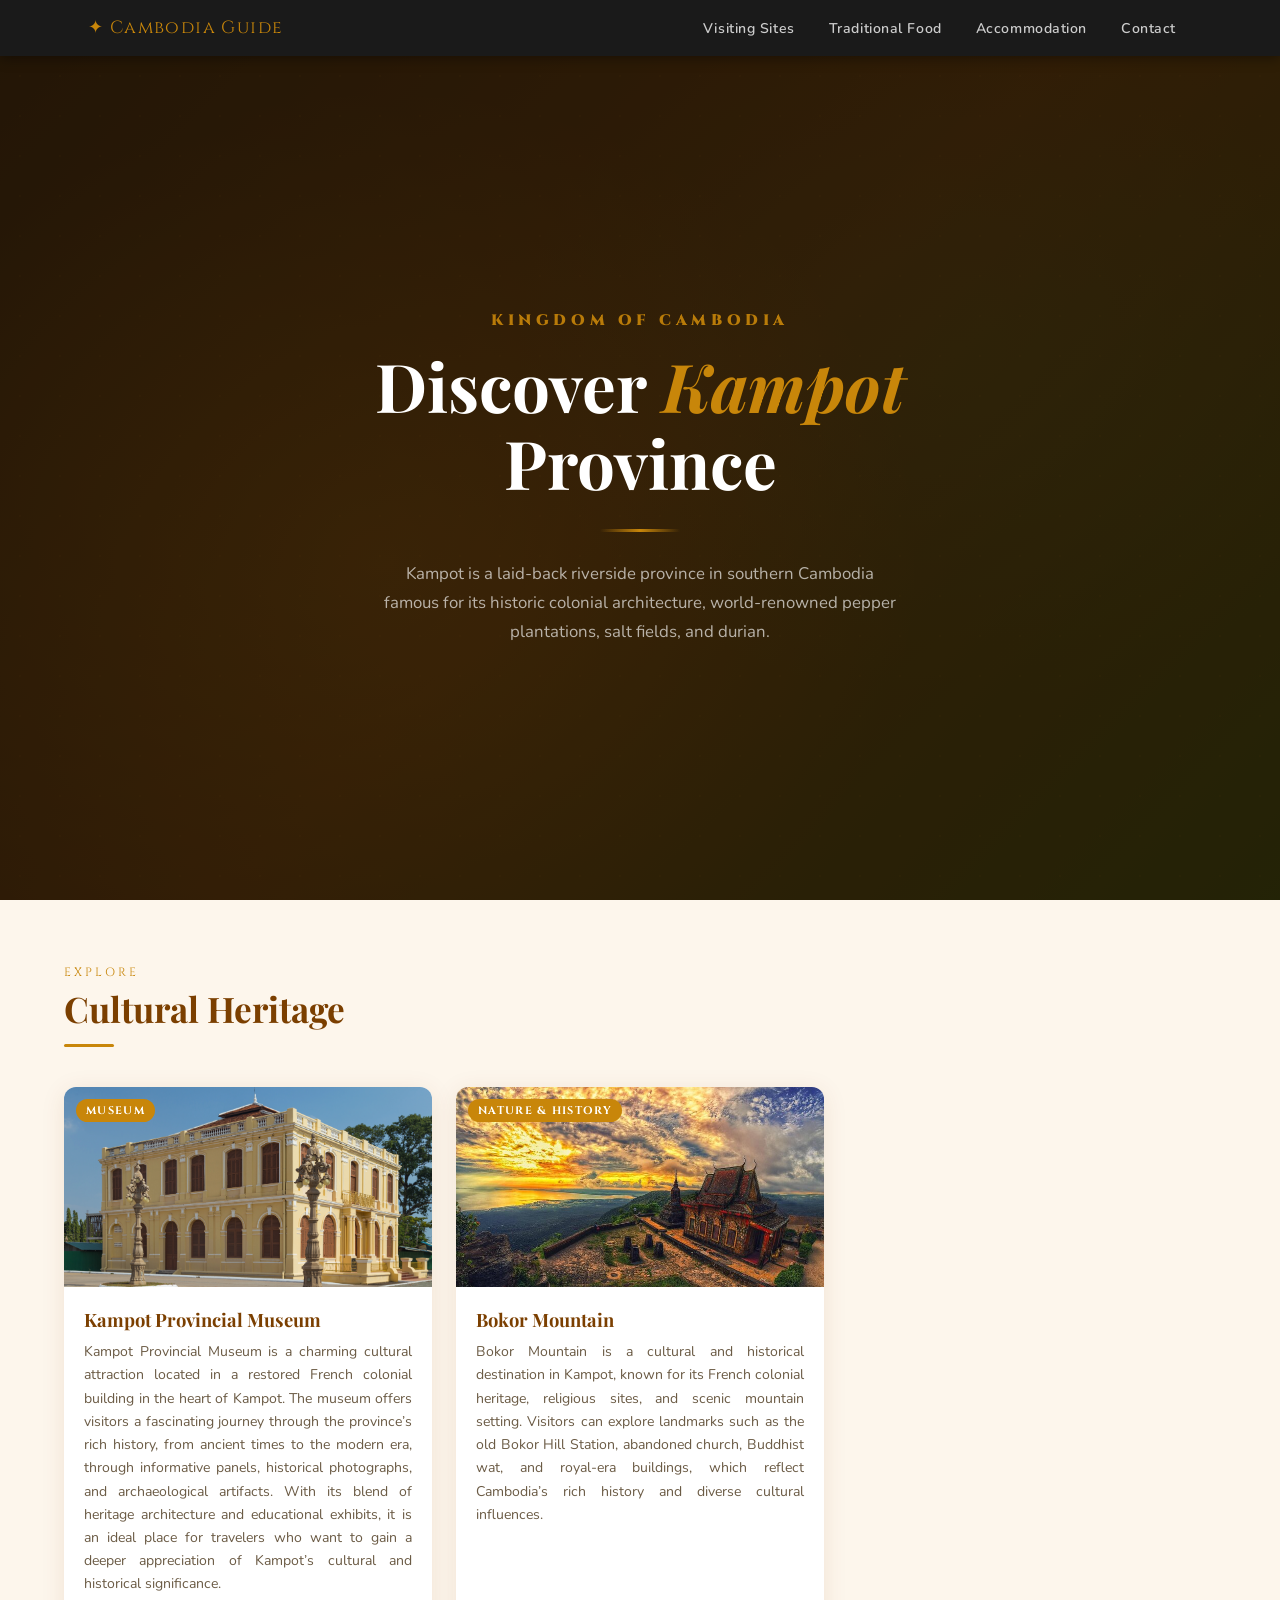
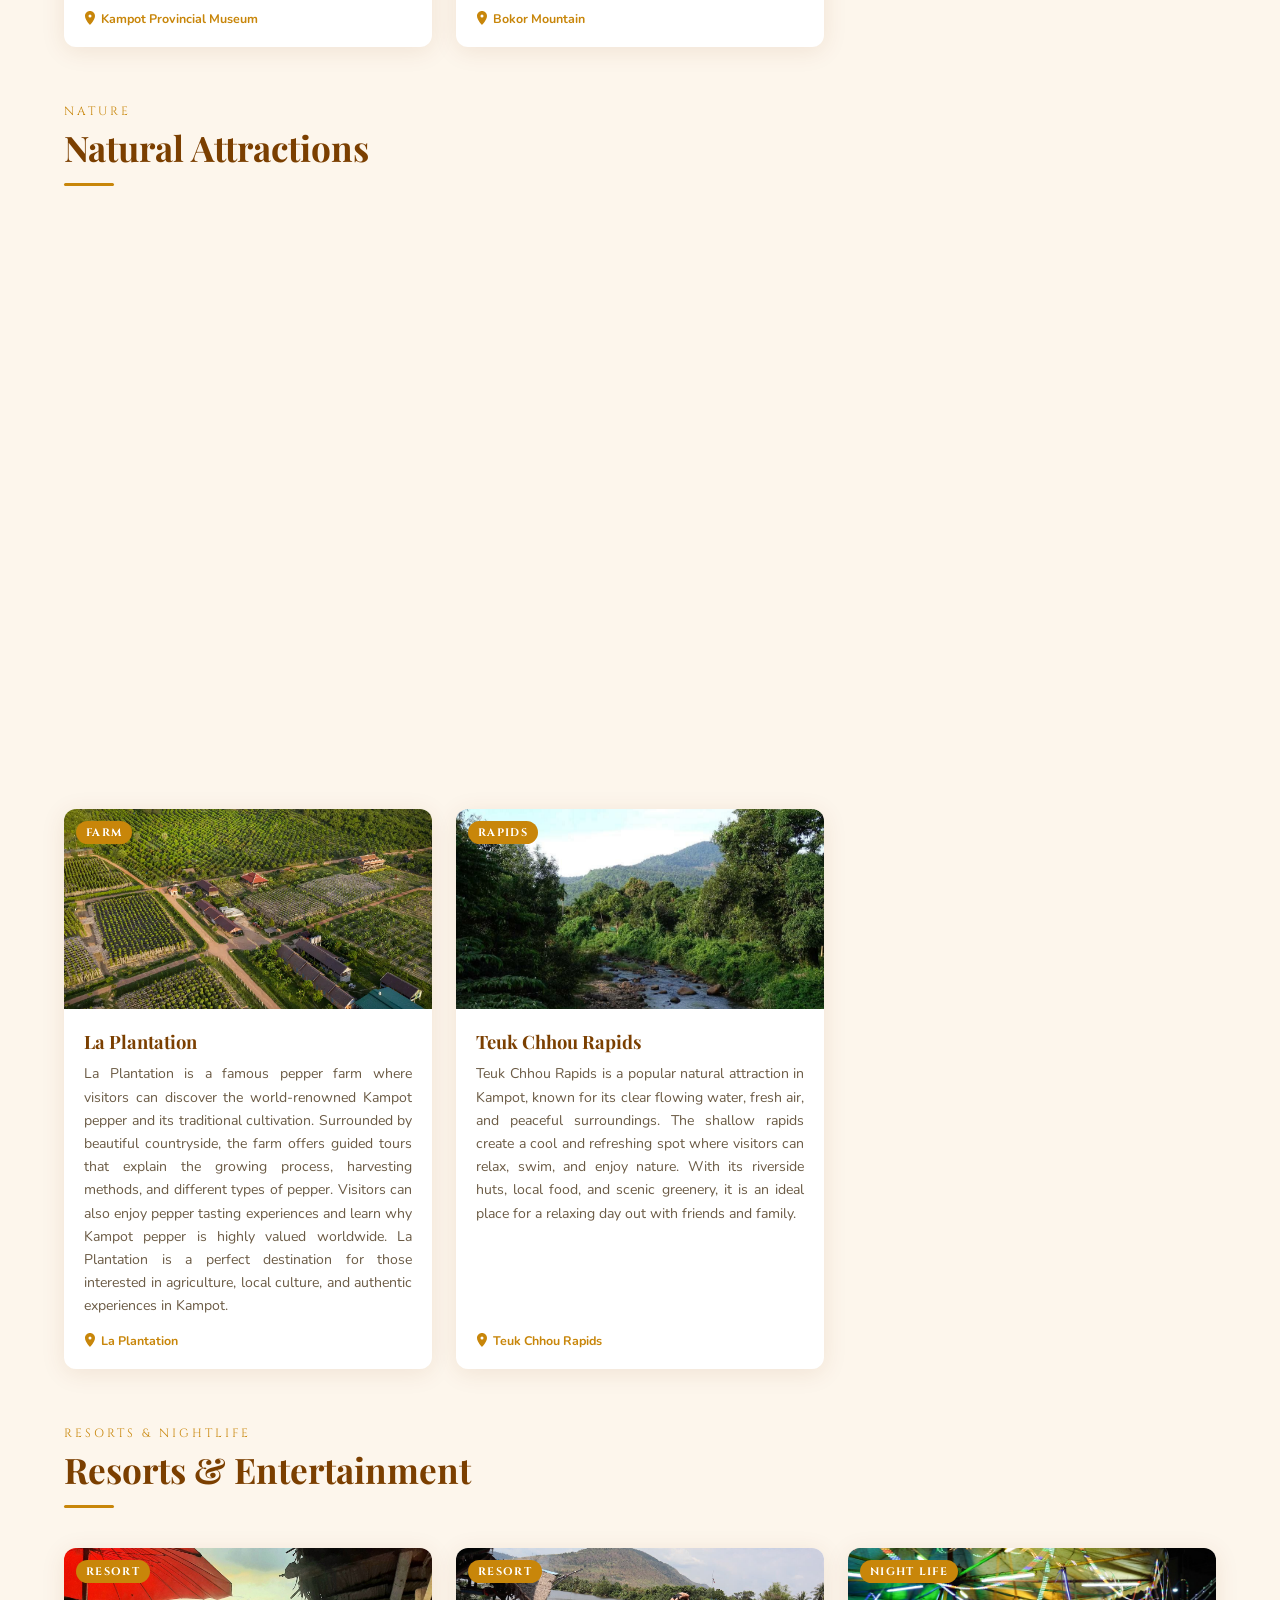
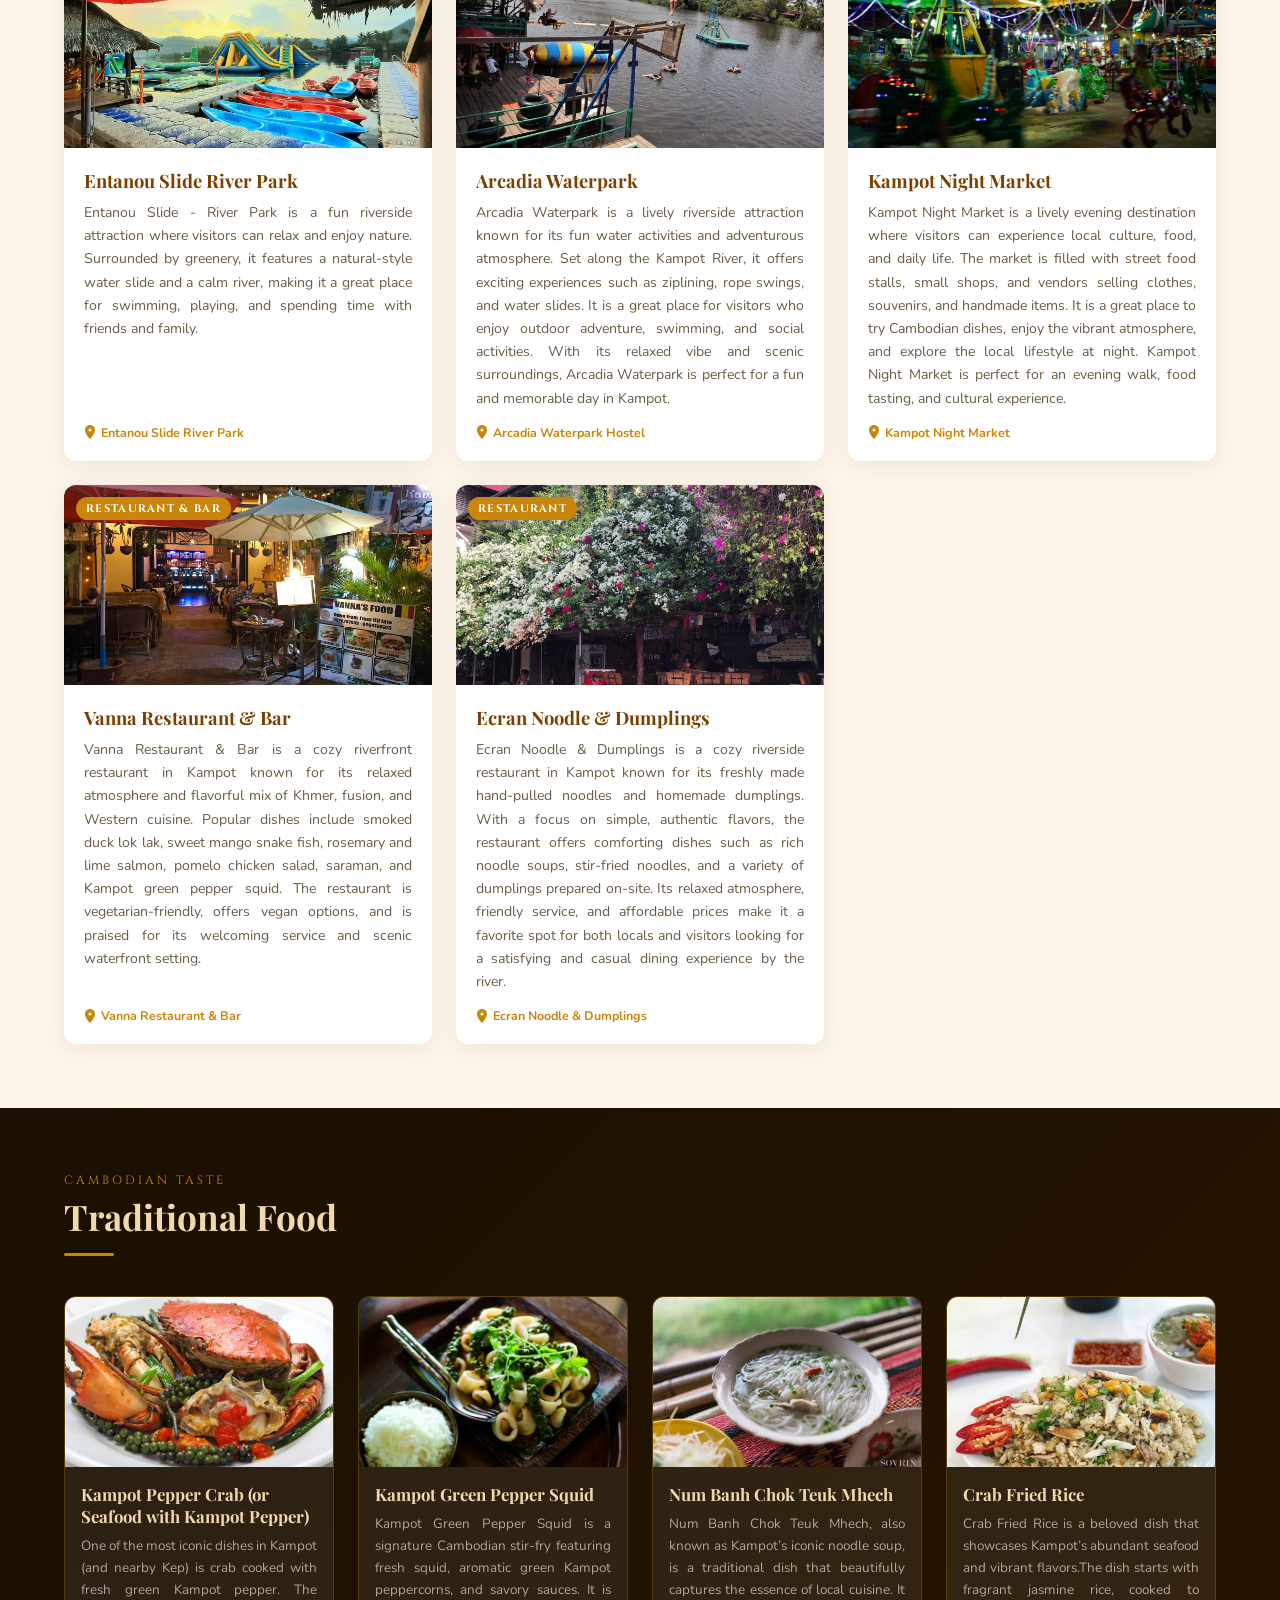
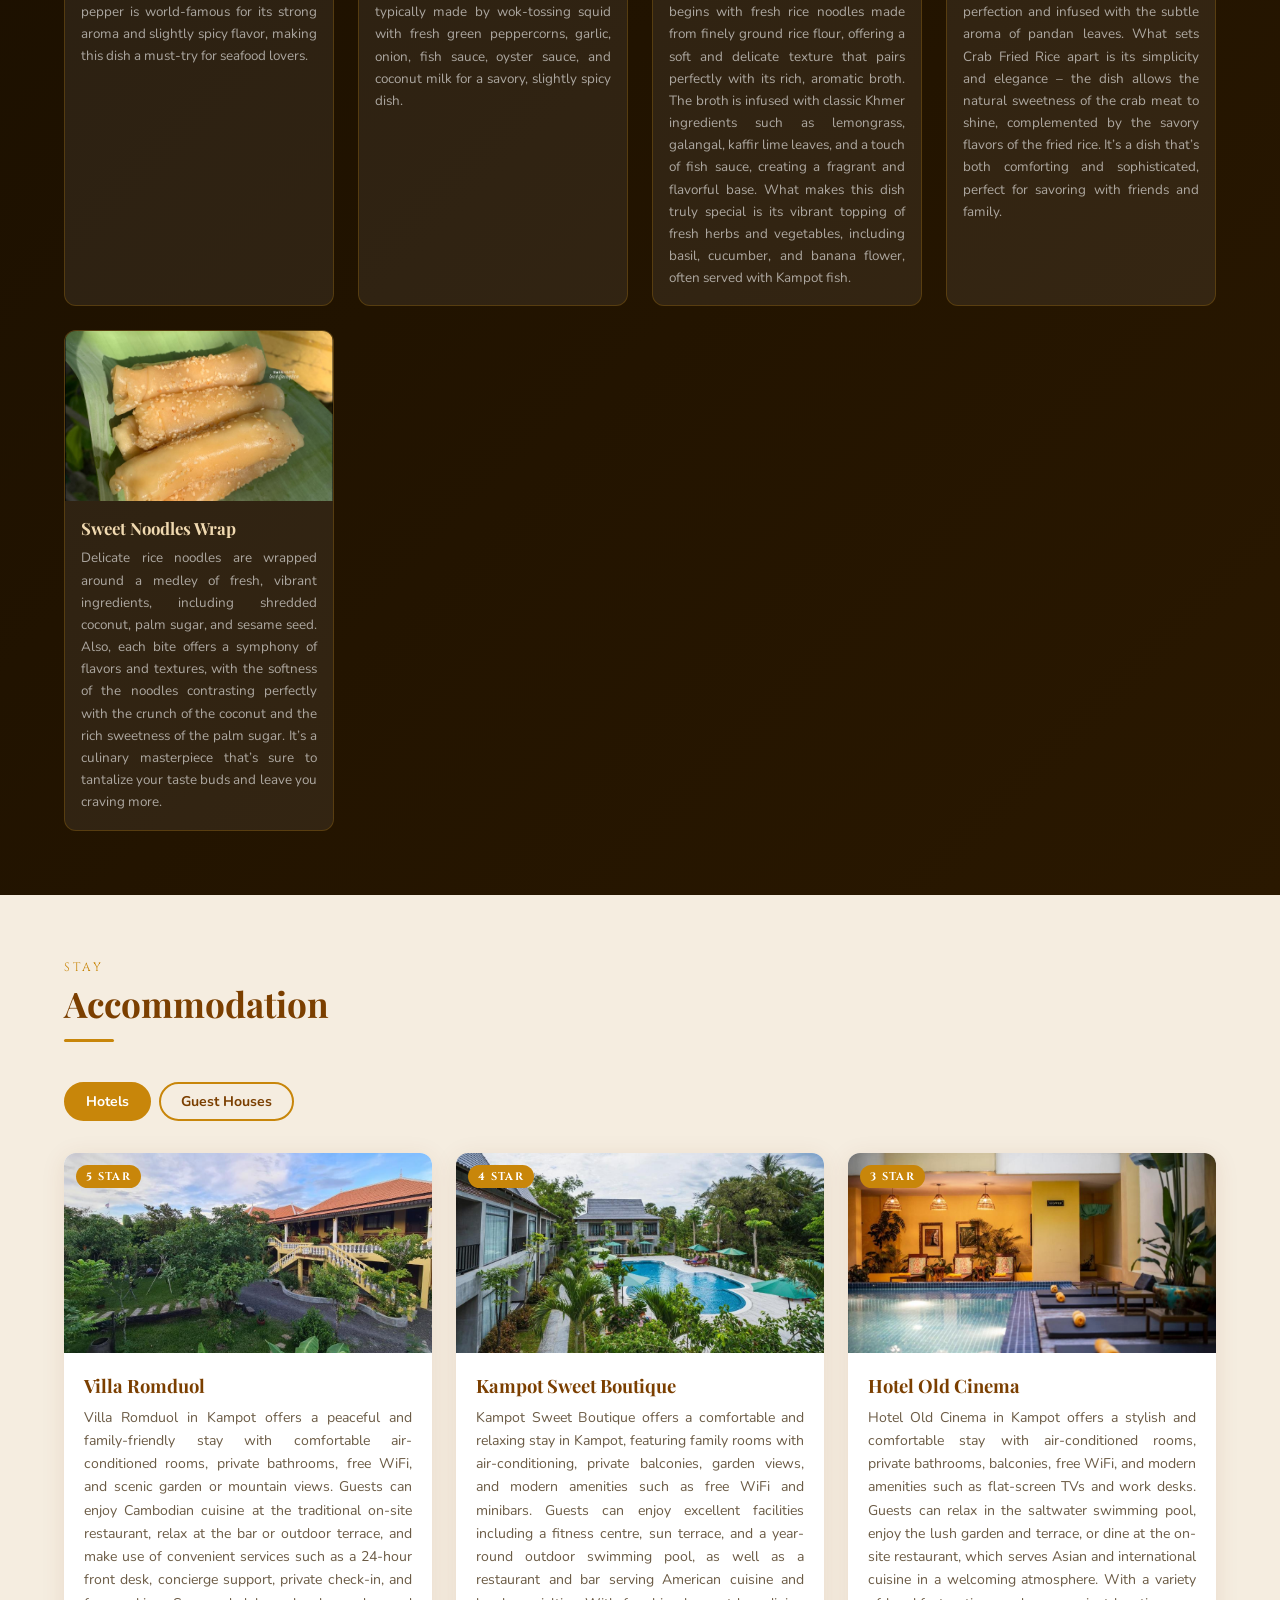
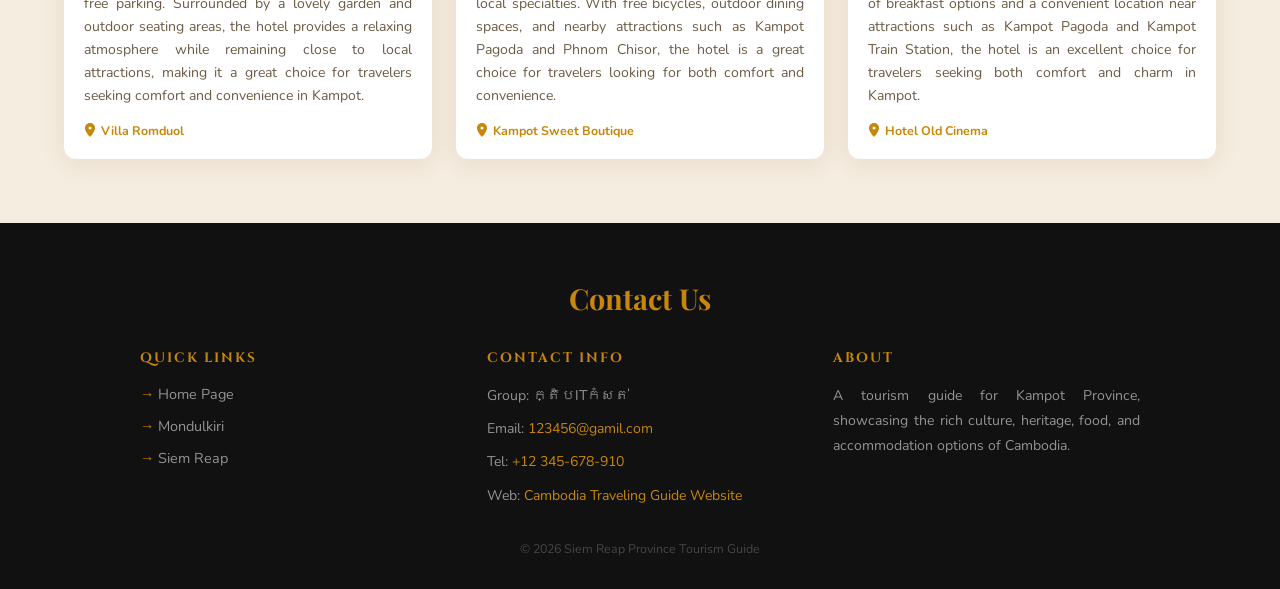
==== commit a0b56156: "Update kompot.html" ====
--- a/kompot.html
+++ b/kompot.html
@@ -501,7 +501,7 @@
                 <!-- About -->
                 <div class="footer-col">
                     <h3 class="footer-col-title">About</h3>
-                    <p>A tourism guide for Siem Reap Province, showcasing the rich culture, heritage, food, and accommodation options of Cambodia.</p>
+                    <p>A tourism guide for Kampot Province, showcasing the rich culture, heritage, food, and accommodation options of Cambodia.</p>
                 </div>
 
             </div>
